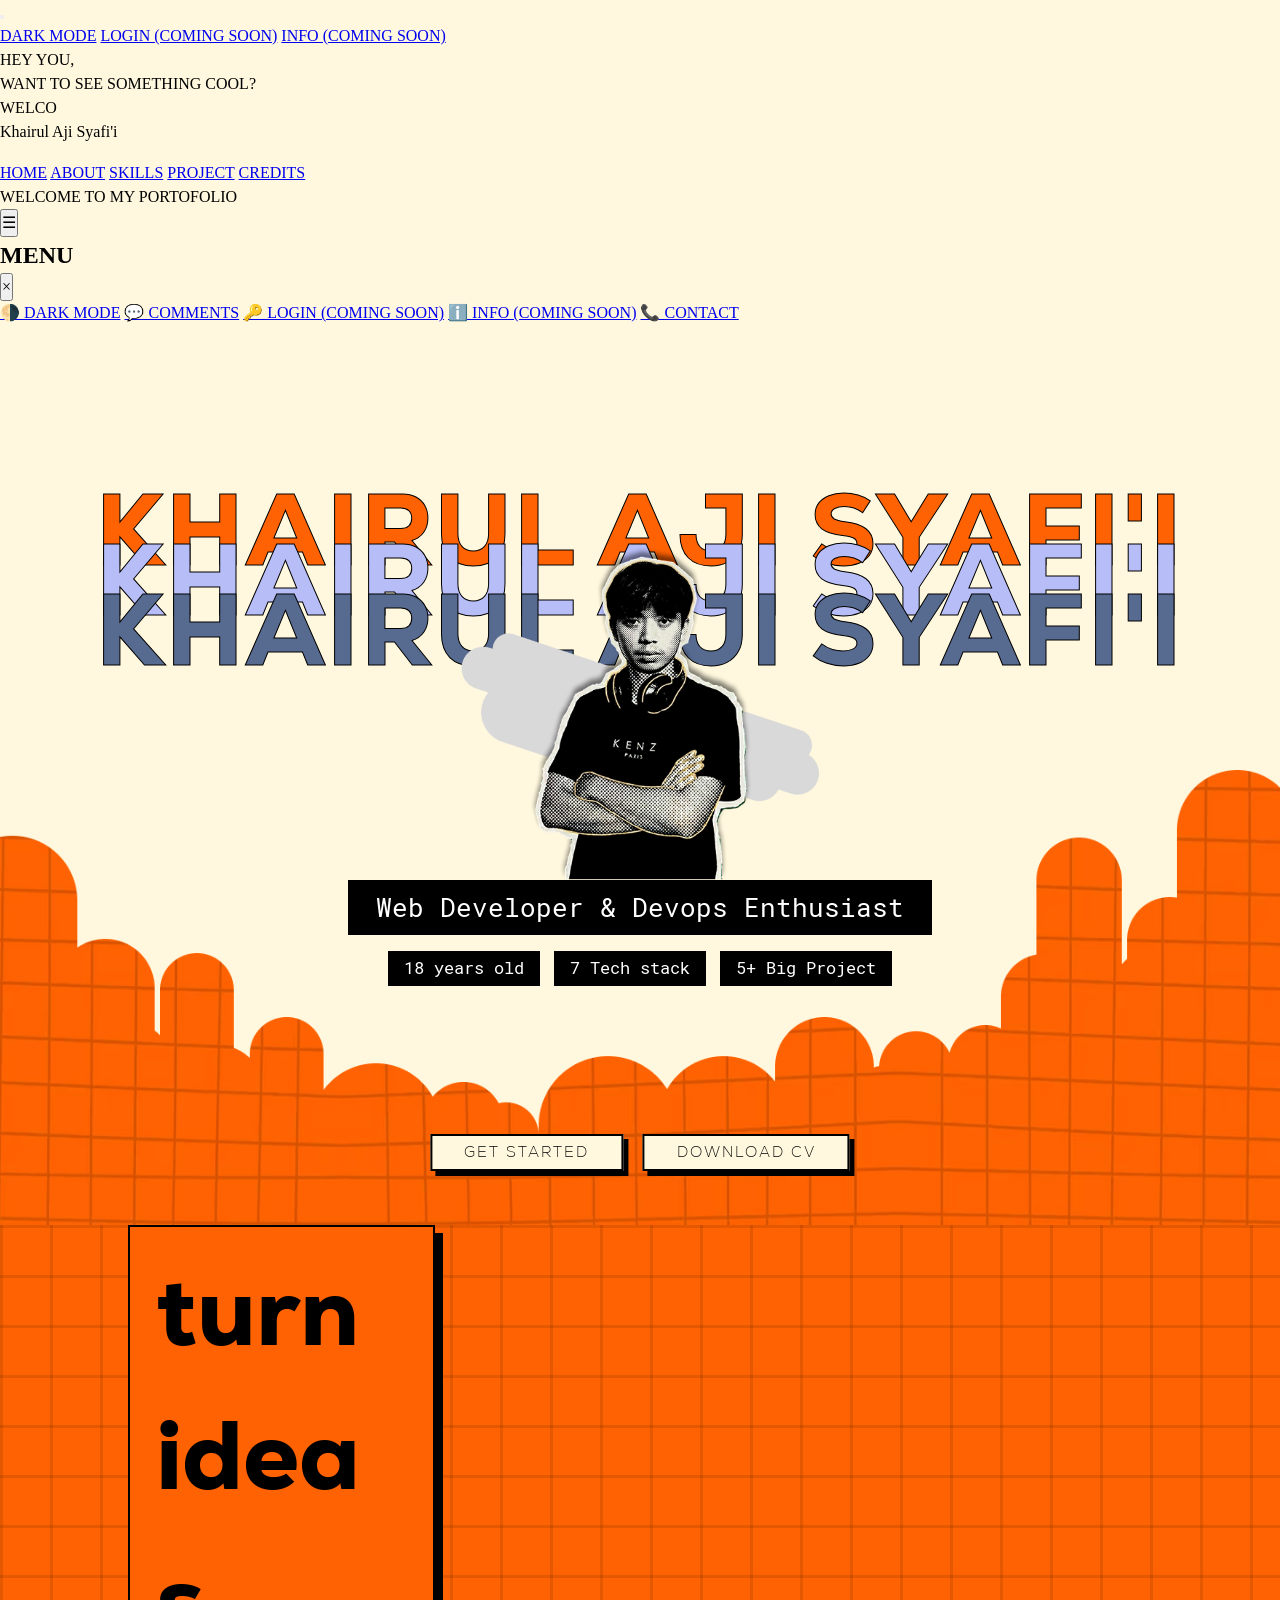
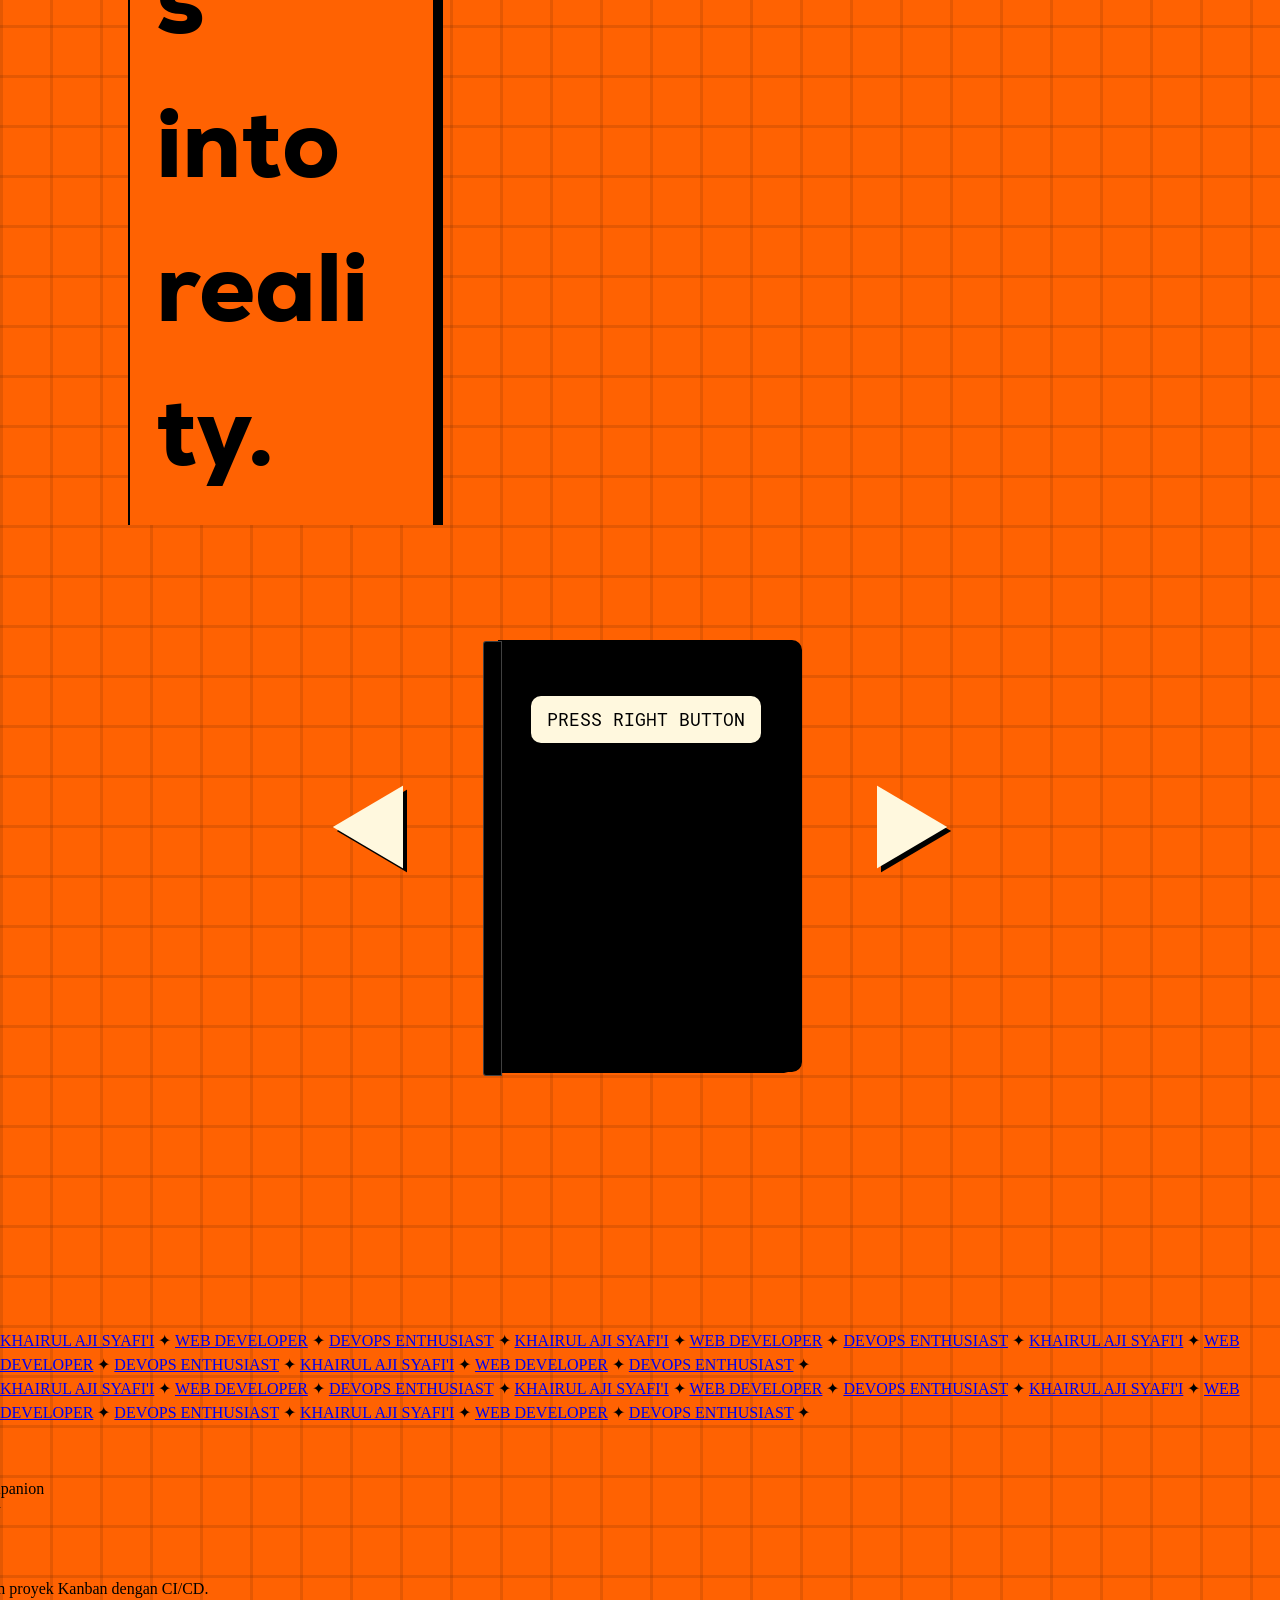
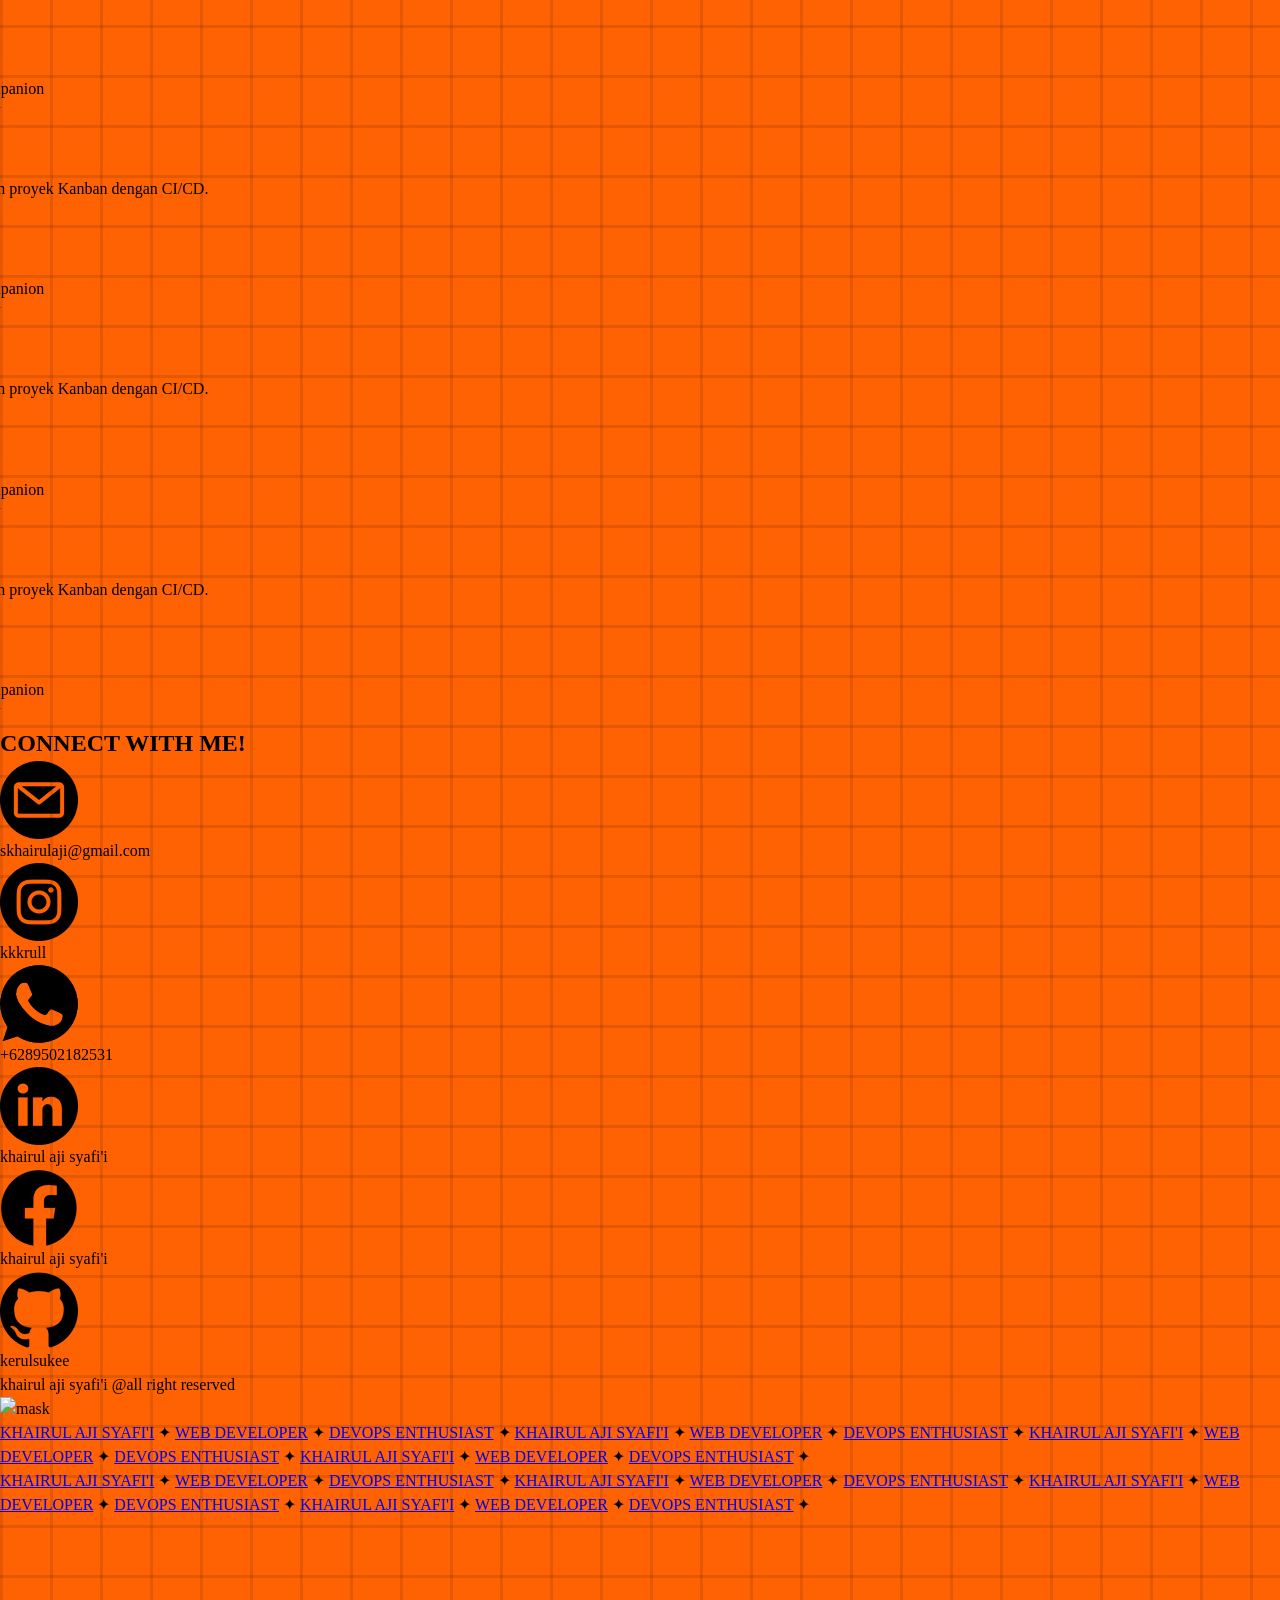
==== index.html @ 1fc61d4d "feat: integrate projects, fix layout issues, and connect social links" ====
<!doctype html>
<html lang="en">
  <head>
    <meta charset="UTF-8" />
    <meta name="viewport" content="width=device-width, initial-scale=1.0" />
    <title>Khairul Aji Syafi'i — Portfolio</title>
    <meta
      name="description"
      content="Portfolio of Khairul Aji Syafi'i — Full-Stack Web Developer & DevOps Enthusiast based in Tangerang, Indonesia."
    />
    <link rel="stylesheet" href="reset.css" />
    <link rel="stylesheet" href="root.css?v=4" />
    <link rel="stylesheet" href="style.css?v=4" />
    <link rel="stylesheet" href="about.css?v=2" />
    <link rel="stylesheet" href="responsive.css" />
    <link rel="stylesheet" href="book.css" />
    <link rel="stylesheet" href="project.css" />
    <link rel="stylesheet" href="contact.css" />
    <link rel="stylesheet" href="comments.css" />
    <link rel="stylesheet" href="splash.css" />
    <link rel="stylesheet" href="animation.css" />

  <body class="splash-active">

  <!-- NEO HAMBURGER MENU -->
  <div class="neo-hamburger-wrapper">
    <button id="neo-hamburger-btn" class="neo-hamburger">
      <span></span>
      <span></span>
      <span></span>
    </button>
    <div id="neo-hamburger-menu" class="neo-hamburger-menu">
      <a href="#" id="toggle-dark-mode">DARK MODE</a>
      <a href="#">LOGIN (COMING SOON)</a>
      <a href="#">INFO (COMING SOON)</a>
    </div>
  </div>
    <!-- ===== ENTRANCE SPLASH SCREEN ===== -->
    <div id="splash-screen">
      <!-- Corner bracket accents -->
      <div class="splash-accent tl"></div>
      <div class="splash-accent tr"></div>
      <div class="splash-accent bl"></div>
      <div class="splash-accent br"></div>

      <div class="splash-center">
        <div class="splash-line-wrapper"><div class="splash-line splash-line-1" id="splash-l1">HEY YOU,</div></div>
        <div class="splash-line-wrapper"><div class="splash-line splash-line-2" id="splash-l2">WANT TO SEE SOMETHING COOL?</div></div>
        <div class="splash-line-wrapper"><div class="splash-line splash-line-3" id="splash-l3">WELCOME TO MY PORTFOLIO!</div></div>
        <div class="splash-line-wrapper mt-4"><div class="splash-line splash-line-4" id="splash-l4">LET'S JUMP IN!</div></div>
      </div>
    </div>
    <nav class="neo-nav">
      <!-- Watermark (Left) -->
      <div class="neo-watermark">Khairul Aji Syafi'i</div>

      <!-- Navigation Links (Center) -->
      <div class="neo-nav-inner">
        <div class="neo-nav-switch" id="nav-switch"></div>
        <a href="#home" class="neo-nav-link active">HOME</a>
        <a href="#about" class="neo-nav-link">ABOUT</a>
        <a href="#skills" class="neo-nav-link">SKILLS</a>
        <a href="#project" class="neo-nav-link">PROJECT</a>
        <a href="#contact" class="neo-nav-link">CREDITS</a>
      </div>
      
      <!-- Neo-Brutalist Dynamic Title (Right) -->
      <div class="neo-header-title" id="terminal-title">
        <span id="terminal-text">WELCOME TO MY PORTOFOLIO</span>
      </div>
    </nav>

    <!-- Hamburger Button -->
    <button class="neo-hamburger-btn" id="hamburger-btn">
      <span class="hamburger-icon">☰</span>
    </button>

    <!-- Hamburger Menu Overlay -->
    <aside class="hamburger-panel" id="hamburger-panel">
      <div class="hamburger-header">
        <h2>MENU</h2>
        <button class="close-hamburger" id="close-hamburger-btn">×</button>
      </div>
      <div class="hamburger-content">
        <a href="#" class="hamburger-link" id="theme-toggle">🌗 DARK MODE</a>
        <a href="javascript:void(0)" class="hamburger-link" id="hamburger-comment-btn">💬 COMMENTS</a>
        <a href="#" class="hamburger-link">🔑 LOGIN (COMING SOON)</a>
        <a href="#" class="hamburger-link">ℹ️ INFO (COMING SOON)</a>
        <a href="#contact" class="hamburger-link hamburger-jump">📞 CONTACT</a>
      </div>
    </aside>

    <section class="slide slide-home" id="home">

      <div class="hero-text-stack">
        <span class="hero-line hero-line-1" aria-hidden="true"
          >KHAIRUL AJI SYAFI'I</span
        >
        <span class="hero-line hero-line-2" aria-hidden="true"
          >KHAIRUL AJI SYAFI'I</span
        >
        <span class="hero-line hero-line-3" aria-hidden="true"
          >KHAIRUL AJI SYAFI'I</span
        >
      </div>
      <div class="home-center">
        <div class="hero-person">
          <img
            src="assets/image/path.png"
            class="hero-cloud hero-cloud-1"
            alt=""
          />
          <img
            src="assets/image/me.png"
            class="hero-me"
            alt="Khairul Aji Syafi'i"
          />
        </div>

        <!-- Title + stats -->
        <div class="hero-info">
          <div class="hero-title-box">
            <h1>Web Developer &amp; Devops Enthusiast</h1>
          </div>
          <div class="hero-stats">
            <span class="hero-stat">18 years old</span>
            <span class="hero-stat">7 Tech stack</span>
            <span class="hero-stat">5+ Big Project</span>
          </div>
        </div>
      </div>
      <!-- CTA Buttons -->
      <div class="hero-cta">
        <a href="#about" class="btn-3d" id="btnGetStarted">
          <span class="btn-front">GET STARTED</span>
          <span class="btn-shadow"></span>
        </a>
        <a href="#" class="btn-3d" id="btnDownloadCV">
          <span class="btn-front">DOWNLOAD CV</span>
          <span class="btn-shadow"></span>
        </a>
      </div>

      <!-- Bottom orange mask -->
      <img src="assets/image/Mask-bg.png" class="home-mask" alt="" />
    

</section>
    <section class="slide slide-about" id="about">
      <div class="center-about">
        <div class="about-card">
          <!-- Left Pane -->
          <div class="center-about-left reveal-left">
            <div class="center-about-left-top">
              <h2 class="hero-slogan">
                <span class="black-text">turn</span><br>
                <span class="white-text">ideas</span><br>
                <span class="black-text">into</span><br>
                <span class="black-text">reality.</span>
              </h2>
            </div>
            <div class="center-about-left-bottom">
              <div class="tags">
                <span class="tag">20++ PROJECT</span>
                <span class="tag">4+ CERTIFICATE</span>
                <span class="tag">⭐ 2K+ STARRED</span>
              </div>
              <a href="javascript:void(0)" class="comment-button" id="openCommentsBtn" style="text-decoration: none; display: inline-block; text-align: center; box-sizing: border-box;">COMMENTS</a>
            </div>
          </div>
          
          <!-- Right Pane -->
          <div class="center-about-right reveal-right">
            <div class="about-right-content">
              <!-- Left Column: Q&A -->
              <div class="about-qa">
            <div class="qa-item">
              <p class="question">— WHO IAM?</p>
              <p class="answer">FULLSTACK WEB-<br>DEVELOPER &<br>DEVOPS<br>ENTHUSIAST</p>
            </div>
            <div class="qa-item">
              <p class="question">— LOCATION AT</p>
              <p class="answer">TANGERANG<br>SELATAN,BANTEN<br>,INDONESIA<br>15520</p>
            </div>
          </div>
              <!-- Right Column: Paragraphs -->
              <div class="about-description">
                <p>I am a Full-Stack Web Developer and DevOps enthusiast who is passionate about building scalable, efficient, and user-friendly digital solutions. I enjoy working across both front-end and back-end development,</p>
                <br>
                <p>transforming ideas into functional web applications that deliver seamless user experiences. Beyond development, I am interested in DevOps practices, automation, cloud technologies, and system optimization. I am always eager to learn new technologies, solve complex problems, and continuously improve my skills to create reliable and impactful software.</p>
              </div>
            </div>
            <!-- Bottom Line & Order Text / Social Links -->
            <div class="about-right-bottom">
              <div class="social-pill">
                <a href="https://wa.me/qr/RBJP33ZJD5AVJ1" target="_blank" class="social-icon"><img src="assets/logo/whatsapp.png" alt="WhatsApp"></a>
                <a href="https://github.com/Khairulajisyafii" target="_blank" class="social-icon"><img src="assets/logo/github.png" alt="GitHub"></a>
                <a href="https://www.instagram.com/kkkrulll" target="_blank" class="social-icon"><img src="assets/logo/instagram.png" alt="Instagram"></a>
                <a href="javascript:void(0)" class="social-icon"><img src="assets/logo/youtube.png" alt="YouTube"></a>
                <a href="https://www.facebook.com/khairul.a.syafii.3" target="_blank" class="social-icon"><img src="assets/logo/facebook.png" alt="Facebook"></a>
                <a href="https://www.tiktok.com/@kkkrull" target="_blank" class="social-icon"><img src="assets/logo/tiktok.png" alt="TikTok"></a>
                <a href="https://www.linkedin.com/in/khairulaji-syafi-i-5450113b5" target="_blank" class="social-icon"><img src="assets/logo/linkedin.png" alt="LinkedIn"></a>
              </div>
            </div>
          </div>
        </div>
      </div>

      
    
      <div class="about-footer" style="margin-top:auto; width:100%; z-index:10;">
        <div class="neo-marquee-container">
          <div class="neo-marquee-content">
            <a href="#home" class="marquee-link">KHAIRUL AJI SYAFI'I</a>
            <span class="marquee-separator">✦</span>
            <a href="#about" class="marquee-link">WEB DEVELOPER</a>
            <span class="marquee-separator">✦</span>
            <a href="#skills" class="marquee-link">DEVOPS ENTHUSIAST</a>
            <span class="marquee-separator">✦</span>
            <a href="#home" class="marquee-link">KHAIRUL AJI SYAFI'I</a>
            <span class="marquee-separator">✦</span>
            <a href="#about" class="marquee-link">WEB DEVELOPER</a>
            <span class="marquee-separator">✦</span>
            <a href="#skills" class="marquee-link">DEVOPS ENTHUSIAST</a>
            <span class="marquee-separator">✦</span>
            <a href="#home" class="marquee-link">KHAIRUL AJI SYAFI'I</a>
            <span class="marquee-separator">✦</span>
            <a href="#about" class="marquee-link">WEB DEVELOPER</a>
            <span class="marquee-separator">✦</span>
            <a href="#skills" class="marquee-link">DEVOPS ENTHUSIAST</a>
            <span class="marquee-separator">✦</span>
            <a href="#home" class="marquee-link">KHAIRUL AJI SYAFI'I</a>
            <span class="marquee-separator">✦</span>
            <a href="#about" class="marquee-link">WEB DEVELOPER</a>
            <span class="marquee-separator">✦</span>
            <a href="#skills" class="marquee-link">DEVOPS ENTHUSIAST</a>
            <span class="marquee-separator">✦</span>
          </div>
          <div class="neo-marquee-content" aria-hidden="true">
            <a href="#home" class="marquee-link">KHAIRUL AJI SYAFI'I</a>
            <span class="marquee-separator">✦</span>
            <a href="#about" class="marquee-link">WEB DEVELOPER</a>
            <span class="marquee-separator">✦</span>
            <a href="#skills" class="marquee-link">DEVOPS ENTHUSIAST</a>
            <span class="marquee-separator">✦</span>
            <a href="#home" class="marquee-link">KHAIRUL AJI SYAFI'I</a>
            <span class="marquee-separator">✦</span>
            <a href="#about" class="marquee-link">WEB DEVELOPER</a>
            <span class="marquee-separator">✦</span>
            <a href="#skills" class="marquee-link">DEVOPS ENTHUSIAST</a>
            <span class="marquee-separator">✦</span>
            <a href="#home" class="marquee-link">KHAIRUL AJI SYAFI'I</a>
            <span class="marquee-separator">✦</span>
            <a href="#about" class="marquee-link">WEB DEVELOPER</a>
            <span class="marquee-separator">✦</span>
            <a href="#skills" class="marquee-link">DEVOPS ENTHUSIAST</a>
            <span class="marquee-separator">✦</span>
            <a href="#home" class="marquee-link">KHAIRUL AJI SYAFI'I</a>
            <span class="marquee-separator">✦</span>
            <a href="#about" class="marquee-link">WEB DEVELOPER</a>
            <span class="marquee-separator">✦</span>
            <a href="#skills" class="marquee-link">DEVOPS ENTHUSIAST</a>
            <span class="marquee-separator">✦</span>
          </div>
        </div>
      </div>
</section>
    <section class="slide slide-skills" id="skills">
      <div class="book-skills">
        <div class="left-buttonbook" id="left"></div>
        <div class="parent-book">
          <div class="center-book">
            <div class="cover-top">
              <div class="cover-front">
                <div class="cover-content">
                  <p>PRESS RIGHT BUTTON</p>
                </div>
              </div>

              <div class="cover-back"></div>
            </div>

            <div class="sheet1">
              <div class="front">
                <p class="title">frontend</p>

                <div class="parent-grid">
                  <div class="box">
                    <img src="assets/logo/html.png" alt="HTML5" />
                    <p>html 5</p>
                  </div>
                  <div class="box">
                    <img src="assets/logo/css.png" alt="CSS" />
                    <p>css</p>
                  </div>
                  <div class="box">
                    <img src="assets/logo/js.png" alt="JavaScript" />
                    <p>javascript</p>
                  </div>
                  <div class="box">
                    <img src="assets/logo/nextjs.png" alt="next.js" />
                    <p>next.js</p>
                  </div>
                  <div class="box">
                    <img src="assets/logo/typescript.png" alt="typescript" />
                    <p>typescript</p>
                  </div>
                </div>
              </div>

              <div class="back">
                <p class="title2">backend</p>

                <div class="parent-grid">
                  <div class="box">
                    <img src="assets/logo/nodejs.png" alt="Node.js" />
                    <p>node js</p>
                  </div>
                  <div class="box">
                    <img src="assets/logo/python.png" alt="Python" />
                    <p>python</p>
                  </div>
                  <div class="box">
                    <img src="assets/logo/postgres.png" alt="postgres" />
                    <p>postgresql</p>
                  </div>
                  <div class="box">
                    <img src="assets/logo/prisma.png" alt="prisma" />
                    <p>Prisma</p>
                  </div>
                </div>
              </div>
            </div>

            <div class="sheet2">
              <div class="front">
                <p class="title3">tools</p>

                <div class="parent-grid">
                  <div class="box">
                    <img src="assets/logo/figma.png" alt="Figma" />
                    <p>figma</p>
                  </div>
                  <div class="box">
                    <img src="assets/logo/vscode.png" alt="VS Code" />
                    <p>vscode</p>
                  </div>
                  <div class="box">
                    <img src="assets/logo/git.png" alt="Git" />
                    <p>git</p>
                  </div>
                </div>
              </div>

              <div class="back">
                <p class="title2">gamedev</p>

                <div class="parent-grid">
                  <div class="box">
                    <img src="assets/logo/godot.png" alt="Godot" />
                    <p>godot</p>
                  </div>
                </div>
              </div>
            </div>

            <div class="sheet3"></div>

            <div class="cover-bottom"></div>

            <div class="cover-mid"></div>
          </div>
        </div>
        <div class="right-buttonbook" id="right"></div>
      </div>
      
    
      

      <div class="about-footer" style="margin-top:auto; width:100%; z-index:10;">
        <div class="neo-marquee-container">
          <div class="neo-marquee-content">
            <a href="#home" class="marquee-link">KHAIRUL AJI SYAFI'I</a>
            <span class="marquee-separator">✦</span>
            <a href="#about" class="marquee-link">WEB DEVELOPER</a>
            <span class="marquee-separator">✦</span>
            <a href="#skills" class="marquee-link">DEVOPS ENTHUSIAST</a>
            <span class="marquee-separator">✦</span>
            <a href="#home" class="marquee-link">KHAIRUL AJI SYAFI'I</a>
            <span class="marquee-separator">✦</span>
            <a href="#about" class="marquee-link">WEB DEVELOPER</a>
            <span class="marquee-separator">✦</span>
            <a href="#skills" class="marquee-link">DEVOPS ENTHUSIAST</a>
            <span class="marquee-separator">✦</span>
            <a href="#home" class="marquee-link">KHAIRUL AJI SYAFI'I</a>
            <span class="marquee-separator">✦</span>
            <a href="#about" class="marquee-link">WEB DEVELOPER</a>
            <span class="marquee-separator">✦</span>
            <a href="#skills" class="marquee-link">DEVOPS ENTHUSIAST</a>
            <span class="marquee-separator">✦</span>
            <a href="#home" class="marquee-link">KHAIRUL AJI SYAFI'I</a>
            <span class="marquee-separator">✦</span>
            <a href="#about" class="marquee-link">WEB DEVELOPER</a>
            <span class="marquee-separator">✦</span>
            <a href="#skills" class="marquee-link">DEVOPS ENTHUSIAST</a>
            <span class="marquee-separator">✦</span>
          </div>
          <div class="neo-marquee-content" aria-hidden="true">
            <a href="#home" class="marquee-link">KHAIRUL AJI SYAFI'I</a>
            <span class="marquee-separator">✦</span>
            <a href="#about" class="marquee-link">WEB DEVELOPER</a>
            <span class="marquee-separator">✦</span>
            <a href="#skills" class="marquee-link">DEVOPS ENTHUSIAST</a>
            <span class="marquee-separator">✦</span>
            <a href="#home" class="marquee-link">KHAIRUL AJI SYAFI'I</a>
            <span class="marquee-separator">✦</span>
            <a href="#about" class="marquee-link">WEB DEVELOPER</a>
            <span class="marquee-separator">✦</span>
            <a href="#skills" class="marquee-link">DEVOPS ENTHUSIAST</a>
            <span class="marquee-separator">✦</span>
            <a href="#home" class="marquee-link">KHAIRUL AJI SYAFI'I</a>
            <span class="marquee-separator">✦</span>
            <a href="#about" class="marquee-link">WEB DEVELOPER</a>
            <span class="marquee-separator">✦</span>
            <a href="#skills" class="marquee-link">DEVOPS ENTHUSIAST</a>
            <span class="marquee-separator">✦</span>
            <a href="#home" class="marquee-link">KHAIRUL AJI SYAFI'I</a>
            <span class="marquee-separator">✦</span>
            <a href="#about" class="marquee-link">WEB DEVELOPER</a>
            <span class="marquee-separator">✦</span>
            <a href="#skills" class="marquee-link">DEVOPS ENTHUSIAST</a>
            <span class="marquee-separator">✦</span>
          </div>
        </div>
      </div>
</section>

    <!-- Slide 4: Project -->
    <section class="slide slide-project orange-grid-bg" id="project">
      <div class="project-content-wrapper">
        <div class="film-strip-container">
          <div class="film-strip-track">
            <!-- First Set -->
            <div class="project-set">
              <div class="project-card" onclick="openProjectModal('efficiweb')" style="cursor: pointer;">
                <div class="project-image"><img src="assets/image/efficiweb_preview.png" alt="Efficiweb" /></div>
                <div class="project-info">
                  <h3>EFFICIWEB</h3>
                  <p>Minimalist Frontend Developer Companion</p>
                  <div class="project-tech"><span>PYTHON</span><span>CUSTOMTKINTER</span><span>JSON</span></div>
                </div>
              </div>
              <div class="project-card" onclick="openProjectModal('waveflow')" style="cursor: pointer;">
                <div class="project-image"><img src="assets/image/waveflow_preview.png" alt="Waveflow" /></div>
                <div class="project-info">
                  <h3>WAVEFLOW</h3>
                  <p>Terpusat menggabungkan manajemen proyek Kanban dengan CI/CD.</p>
                  <div class="project-tech"><span>NEXT.JS</span><span>PRISMA</span><span>POSTGRESQL</span></div>
                </div>
              </div>
              <div class="project-card" onclick="openProjectModal('efficiweb')" style="cursor: pointer;">
                <div class="project-image"><img src="assets/image/efficiweb_preview.png" alt="Efficiweb" /></div>
                <div class="project-info">
                  <h3>EFFICIWEB</h3>
                  <p>Minimalist Frontend Developer Companion</p>
                  <div class="project-tech"><span>PYTHON</span><span>CUSTOMTKINTER</span><span>JSON</span></div>
                </div>
              </div>
              <div class="project-card" onclick="openProjectModal('waveflow')" style="cursor: pointer;">
                <div class="project-image"><img src="assets/image/waveflow_preview.png" alt="Waveflow" /></div>
                <div class="project-info">
                  <h3>WAVEFLOW</h3>
                  <p>Terpusat menggabungkan manajemen proyek Kanban dengan CI/CD.</p>
                  <div class="project-tech"><span>NEXT.JS</span><span>PRISMA</span><span>POSTGRESQL</span></div>
                </div>
              </div>
            </div>
            <!-- Second Set -->
            <div class="project-set">
              <div class="project-card" onclick="openProjectModal('efficiweb')" style="cursor: pointer;">
                <div class="project-image"><img src="assets/image/efficiweb_preview.png" alt="Efficiweb" /></div>
                <div class="project-info">
                  <h3>EFFICIWEB</h3>
                  <p>Minimalist Frontend Developer Companion</p>
                  <div class="project-tech"><span>PYTHON</span><span>CUSTOMTKINTER</span><span>JSON</span></div>
                </div>
              </div>
              <div class="project-card" onclick="openProjectModal('waveflow')" style="cursor: pointer;">
                <div class="project-image"><img src="assets/image/waveflow_preview.png" alt="Waveflow" /></div>
                <div class="project-info">
                  <h3>WAVEFLOW</h3>
                  <p>Terpusat menggabungkan manajemen proyek Kanban dengan CI/CD.</p>
                  <div class="project-tech"><span>NEXT.JS</span><span>PRISMA</span><span>POSTGRESQL</span></div>
                </div>
              </div>
              <div class="project-card" onclick="openProjectModal('efficiweb')" style="cursor: pointer;">
                <div class="project-image"><img src="assets/image/efficiweb_preview.png" alt="Efficiweb" /></div>
                <div class="project-info">
                  <h3>EFFICIWEB</h3>
                  <p>Minimalist Frontend Developer Companion</p>
                  <div class="project-tech"><span>PYTHON</span><span>CUSTOMTKINTER</span><span>JSON</span></div>
                </div>
              </div>
              <div class="project-card" onclick="openProjectModal('waveflow')" style="cursor: pointer;">
                <div class="project-image"><img src="assets/image/waveflow_preview.png" alt="Waveflow" /></div>
                <div class="project-info">
                  <h3>WAVEFLOW</h3>
                  <p>Terpusat menggabungkan manajemen proyek Kanban dengan CI/CD.</p>
                  <div class="project-tech"><span>NEXT.JS</span><span>PRISMA</span><span>POSTGRESQL</span></div>
                </div>
              </div>
            </div>
          </div>
        </div>
        
        <div class="project-footer-tilted">
          <div class="project-footer-left">
            <p class="project-count">
              <span class="count-num">20++</span>
              <span class="count-label">PROJECT</span>
            </p>
            <p class="project-cta">LETS CREATE TOGETHER</p>
          </div>
        </div>
      </div>

      <!-- Standard Unrotated Jump Into Action (Replaced with Marquee) -->
      
    
      

      <div class="about-footer" style="margin-top:auto; width:100%; z-index:10;">
        <div class="neo-marquee-container">
          <div class="neo-marquee-content">
            <a href="#home" class="marquee-link">KHAIRUL AJI SYAFI'I</a>
            <span class="marquee-separator">✦</span>
            <a href="#about" class="marquee-link">WEB DEVELOPER</a>
            <span class="marquee-separator">✦</span>
            <a href="#skills" class="marquee-link">DEVOPS ENTHUSIAST</a>
            <span class="marquee-separator">✦</span>
            <a href="#home" class="marquee-link">KHAIRUL AJI SYAFI'I</a>
            <span class="marquee-separator">✦</span>
            <a href="#about" class="marquee-link">WEB DEVELOPER</a>
            <span class="marquee-separator">✦</span>
            <a href="#skills" class="marquee-link">DEVOPS ENTHUSIAST</a>
            <span class="marquee-separator">✦</span>
            <a href="#home" class="marquee-link">KHAIRUL AJI SYAFI'I</a>
            <span class="marquee-separator">✦</span>
            <a href="#about" class="marquee-link">WEB DEVELOPER</a>
            <span class="marquee-separator">✦</span>
            <a href="#skills" class="marquee-link">DEVOPS ENTHUSIAST</a>
            <span class="marquee-separator">✦</span>
            <a href="#home" class="marquee-link">KHAIRUL AJI SYAFI'I</a>
            <span class="marquee-separator">✦</span>
            <a href="#about" class="marquee-link">WEB DEVELOPER</a>
            <span class="marquee-separator">✦</span>
            <a href="#skills" class="marquee-link">DEVOPS ENTHUSIAST</a>
            <span class="marquee-separator">✦</span>
          </div>
          <div class="neo-marquee-content" aria-hidden="true">
            <a href="#home" class="marquee-link">KHAIRUL AJI SYAFI'I</a>
            <span class="marquee-separator">✦</span>
            <a href="#about" class="marquee-link">WEB DEVELOPER</a>
            <span class="marquee-separator">✦</span>
            <a href="#skills" class="marquee-link">DEVOPS ENTHUSIAST</a>
            <span class="marquee-separator">✦</span>
            <a href="#home" class="marquee-link">KHAIRUL AJI SYAFI'I</a>
            <span class="marquee-separator">✦</span>
            <a href="#about" class="marquee-link">WEB DEVELOPER</a>
            <span class="marquee-separator">✦</span>
            <a href="#skills" class="marquee-link">DEVOPS ENTHUSIAST</a>
            <span class="marquee-separator">✦</span>
            <a href="#home" class="marquee-link">KHAIRUL AJI SYAFI'I</a>
            <span class="marquee-separator">✦</span>
            <a href="#about" class="marquee-link">WEB DEVELOPER</a>
            <span class="marquee-separator">✦</span>
            <a href="#skills" class="marquee-link">DEVOPS ENTHUSIAST</a>
            <span class="marquee-separator">✦</span>
            <a href="#home" class="marquee-link">KHAIRUL AJI SYAFI'I</a>
            <span class="marquee-separator">✦</span>
            <a href="#about" class="marquee-link">WEB DEVELOPER</a>
            <span class="marquee-separator">✦</span>
            <a href="#skills" class="marquee-link">DEVOPS ENTHUSIAST</a>
            <span class="marquee-separator">✦</span>
          </div>
        </div>
      </div>
</section>

    <!-- Slide 5: Contact / Connect With Me -->
    <section class="slide slide-contact orange-grid-bg" id="contact">
      
      <h2 class="contact-title">CONNECT WITH ME!</h2>
      
      <div class="contact-grid">
        <a href="mailto:skhairulaji@gmail.com" target="_blank" class="contact-item" style="text-decoration:none; color:inherit;">
          <div class="contact-icon"><img src="assets/logo/email2.png" alt="Email"/></div>
          <p>skhairulaji@gmail.com</p>
        </a>
        <a href="https://www.instagram.com/kkkrulll" target="_blank" class="contact-item" style="text-decoration:none; color:inherit;">
          <div class="contact-icon"><img src="assets/logo/instagram2.png" alt="Instagram"/></div>
          <p>kkkrull</p>
        </a>
        <a href="https://wa.me/qr/RBJP33ZJD5AVJ1" target="_blank" class="contact-item" style="text-decoration:none; color:inherit;">
          <div class="contact-icon"><img src="assets/logo/whatsapp2.png" alt="WhatsApp"/></div>
          <p>+6289502182531</p>
        </a>
        <a href="https://www.linkedin.com/in/khairulaji-syafi-i-5450113b5" target="_blank" class="contact-item" style="text-decoration:none; color:inherit;">
          <div class="contact-icon"><img src="assets/logo/linkedin2.png" alt="LinkedIn"/></div>
          <p>khairul aji syafi'i</p>
        </a>
        <a href="https://www.facebook.com/khairul.a.syafii.3" target="_blank" class="contact-item" style="text-decoration:none; color:inherit;">
          <div class="contact-icon"><img src="assets/logo/facebook2.png" alt="Facebook"/></div>
          <p>khairul aji syafi'i</p>
        </a>
        <a href="https://github.com/Khairulajisyafii" target="_blank" class="contact-item" style="text-decoration:none; color:inherit;">
          <div class="contact-icon"><img src="assets/logo/github2.png" alt="GitHub"/></div>
          <p>kerulsukee</p>
        </a>
      </div>

      <p class="footer-text">khairul aji syafi'i @all right reserved</p>

      <div class="contact-mask-wrapper">
        <img src="assets/image/cloud-mask.svg" class="contact-mask" alt="mask" />
      </div>
    
      

      <div class="about-footer" style="margin-top:auto; width:100%; z-index:10;">
        <div class="neo-marquee-container">
          <div class="neo-marquee-content">
            <a href="#home" class="marquee-link">KHAIRUL AJI SYAFI'I</a>
            <span class="marquee-separator">✦</span>
            <a href="#about" class="marquee-link">WEB DEVELOPER</a>
            <span class="marquee-separator">✦</span>
            <a href="#skills" class="marquee-link">DEVOPS ENTHUSIAST</a>
            <span class="marquee-separator">✦</span>
            <a href="#home" class="marquee-link">KHAIRUL AJI SYAFI'I</a>
            <span class="marquee-separator">✦</span>
            <a href="#about" class="marquee-link">WEB DEVELOPER</a>
            <span class="marquee-separator">✦</span>
            <a href="#skills" class="marquee-link">DEVOPS ENTHUSIAST</a>
            <span class="marquee-separator">✦</span>
            <a href="#home" class="marquee-link">KHAIRUL AJI SYAFI'I</a>
            <span class="marquee-separator">✦</span>
            <a href="#about" class="marquee-link">WEB DEVELOPER</a>
            <span class="marquee-separator">✦</span>
            <a href="#skills" class="marquee-link">DEVOPS ENTHUSIAST</a>
            <span class="marquee-separator">✦</span>
            <a href="#home" class="marquee-link">KHAIRUL AJI SYAFI'I</a>
            <span class="marquee-separator">✦</span>
            <a href="#about" class="marquee-link">WEB DEVELOPER</a>
            <span class="marquee-separator">✦</span>
            <a href="#skills" class="marquee-link">DEVOPS ENTHUSIAST</a>
            <span class="marquee-separator">✦</span>
          </div>
          <div class="neo-marquee-content" aria-hidden="true">
            <a href="#home" class="marquee-link">KHAIRUL AJI SYAFI'I</a>
            <span class="marquee-separator">✦</span>
            <a href="#about" class="marquee-link">WEB DEVELOPER</a>
            <span class="marquee-separator">✦</span>
            <a href="#skills" class="marquee-link">DEVOPS ENTHUSIAST</a>
            <span class="marquee-separator">✦</span>
            <a href="#home" class="marquee-link">KHAIRUL AJI SYAFI'I</a>
            <span class="marquee-separator">✦</span>
            <a href="#about" class="marquee-link">WEB DEVELOPER</a>
            <span class="marquee-separator">✦</span>
            <a href="#skills" class="marquee-link">DEVOPS ENTHUSIAST</a>
            <span class="marquee-separator">✦</span>
            <a href="#home" class="marquee-link">KHAIRUL AJI SYAFI'I</a>
            <span class="marquee-separator">✦</span>
            <a href="#about" class="marquee-link">WEB DEVELOPER</a>
            <span class="marquee-separator">✦</span>
            <a href="#skills" class="marquee-link">DEVOPS ENTHUSIAST</a>
            <span class="marquee-separator">✦</span>
            <a href="#home" class="marquee-link">KHAIRUL AJI SYAFI'I</a>
            <span class="marquee-separator">✦</span>
            <a href="#about" class="marquee-link">WEB DEVELOPER</a>
            <span class="marquee-separator">✦</span>
            <a href="#skills" class="marquee-link">DEVOPS ENTHUSIAST</a>
            <span class="marquee-separator">✦</span>
          </div>
        </div>
      </div>
</section>

    <!-- Slide 6: Comments -->
    <section class="slide slide-comments orange-grid-bg" id="comments" style="display: none;">
      <a href="javascript:void(0)" class="back-btn" id="closeCommentsBtn">← BACK</a>
      
      <!-- Login Overlay -->
      <div class="login-overlay" id="loginOverlay">
        <div class="login-modal">
          <h2>LOGIN TO COMMENT</h2>
          <p>Join the discussion by logging in or continue as guest.</p>
          
          <!-- Email Login Form -->
          <div class="email-login-form">
            <input type="email" class="login-input" placeholder="Email Address" />
            <input type="password" class="login-input" placeholder="Password" />
            <button class="login-submit-btn" onclick="dismissLogin()">LOGIN</button>
          </div>

          <div class="login-divider">
            <span>OR</span>
          </div>

          <!-- Social Login Buttons -->
          <div class="login-buttons">
            <button class="login-icon-btn fb-btn" title="Facebook" onclick="dismissLogin()">📘</button>
            <button class="login-icon-btn github-btn" title="GitHub" onclick="dismissLogin()">🐙</button>
            <button class="login-icon-btn google-btn" title="Google" onclick="dismissLogin()">🔴</button>
            <button class="login-btn guest-btn" onclick="dismissLogin()">👤 GUEST</button>
          </div>
        </div>
      </div>
      
      <div class="comments-container" id="commentsContainer">
        <div class="comments-header">
          <h2>142 Comments</h2>
          <div class="sort-by">
            <span class="sort-label">Sort by:</span>
            <select class="sort-select">
              <option>Top Comments</option>
              <option>Newest First</option>
            </select>
          </div>
        </div>

        <!-- Add Comment Input (YouTube style) -->
        <div class="comment-input-row">
          <div class="comment-avatar" style="background-image: url('assets/image/me.png'); background-size: cover; background-position: top;"></div>
          <div class="comment-input-wrapper">
            <input type="text" class="youtube-input" placeholder="Add a comment..." />
            <div class="comment-input-actions">
              <button class="cancel-btn">CANCEL</button>
              <button class="submit-btn">COMMENT</button>
            </div>
          </div>
        </div>

        <!-- Comments List -->
        <div class="comments-list">
          
          <!-- Comment Thread 1 -->
          <div class="comment-thread">
            <div class="comment-box">
              <div class="comment-avatar" style="background-color: var(--blue);"></div>
              <div class="comment-content">
                <div class="comment-meta">
                  <span class="comment-author">ALICE</span>
                  <span class="comment-badge">GUEST</span>
                  <span class="comment-date">2 hours ago</span>
                </div>
                <p class="comment-text">This portfolio is fire! Love the retro brutalist vibe. The CSS animations are super smooth and I really like the layout. Reminds me of old school forums but with a modern twist.</p>
                <div class="comment-actions">
                  <button class="comment-action-btn">👍 <span class="action-count">12</span></button>
                  <button class="comment-action-btn">👎</button>
                  <button class="comment-action-btn reply-btn">REPLY</button>
                </div>
              </div>
            </div>

            <!-- Nested Reply -->
            <div class="comment-replies">
              <div class="comment-box reply-box">
                <div class="comment-avatar" style="background-image: url('assets/image/me.png'); background-size: cover; background-position: top;"></div>
                <div class="comment-content">
                  <div class="comment-meta">
                    <span class="comment-author">KHAIRUL AJI</span>
                    <span class="comment-badge dev-badge">DEVELOPER</span>
                    <span class="comment-date">1 hour ago</span>
                  </div>
                  <p class="comment-text">Thanks Alice! I spent a lot of time tweaking the CSS to get that exact brutalist feel. Glad you noticed the smooth animations!</p>
                  <div class="comment-actions">
                    <button class="comment-action-btn">👍 <span class="action-count">45</span></button>
                    <button class="comment-action-btn">👎</button>
                    <button class="comment-action-btn reply-btn">REPLY</button>
                  </div>
                </div>
              </div>
            </div>
          </div>
          
          <!-- Comment Thread 2 -->
          <div class="comment-thread">
            <div class="comment-box">
              <div class="comment-avatar" style="background-color: var(--lavender);"></div>
              <div class="comment-content">
                <div class="comment-meta">
                  <span class="comment-author">BOB_THE_BUILDER</span>
                  <span class="comment-badge">MEMBER</span>
                  <span class="comment-date">1 day ago</span>
                </div>
                <p class="comment-text">Wow, the UI is really unique. Great job on the CSS! Do you plan on adding a backend to this comment section?</p>
                <div class="comment-actions">
                  <button class="comment-action-btn">👍 <span class="action-count">3</span></button>
                  <button class="comment-action-btn">👎</button>
                  <button class="comment-action-btn reply-btn">REPLY</button>
                </div>
              </div>
            </div>
          </div>

        </div>
      </div>
    </section>

    <!-- Project Modal Overlay -->
    <div class="project-modal-overlay" id="projectModalOverlay" style="display: none;">
      <div class="project-modal-content">
        <div class="pm-header">
          <h2 id="pm-title">Project Title</h2>
          <button class="pm-close-btn" onclick="closeProjectModal()">X</button>
        </div>
        <div class="pm-body">
          <p class="pm-subtitle" id="pm-subtitle">Project Subtitle</p>
          <div class="pm-video-container">
            <iframe id="pm-youtube" src="" allowfullscreen></iframe>
          </div>
          <div class="pm-links">
            <a href="javascript:void(0)" target="_blank" class="pm-link-btn" id="pm-repo">GITHUB REPO</a>
            <a href="javascript:void(0)" target="_blank" class="pm-link-btn" id="pm-web">VISIT WEB</a>
          </div>
          <div id="pm-desc">
            <!-- Description injected here -->
          </div>
        </div>
      </div>
    </div>

    <script src="assets/js/project-modal.js"></script>
    <script src="book.js"></script>
    <script src="comments.js"></script>
    <script>
      // Custom mathematical smooth scroll (Guaranteed smooth on all browsers)
      function customSmoothScrollTo(targetY, duration) {
        duration = duration || 1200; // 1.2 seconds for a smoother, relaxed glide
        var startY = window.pageYOffset;
        var diff = targetY - startY;
        var startTime = null;

        // Temporarily disable CSS scrollBehavior just in case
        document.documentElement.style.scrollBehavior = 'auto';
        document.body.style.scrollBehavior = 'auto';

        function ease(t) {
          // easeOutCubic - Fast enough to respond, but softer than Quart
          return 1 - Math.pow(1 - t, 3);
        }

        function step(currentTime) {
          if (!startTime) startTime = currentTime;
          var elapsed = currentTime - startTime;
          var progress = Math.min(elapsed / duration, 1);
          window.scrollTo(0, startY + diff * ease(progress));
          
          if (progress < 1) {
            requestAnimationFrame(step);
          } else {
            document.documentElement.style.scrollBehavior = '';
            document.body.style.scrollBehavior = '';
          }
        }
        requestAnimationFrame(step);
      }

      // Smooth scrolling for navigation buttons
      document.querySelectorAll('a[href^="#"]').forEach(anchor => {
        anchor.addEventListener('click', function (e) {
          e.preventDefault();
          const targetId = this.getAttribute('href').substring(1);
          const targetEl = document.getElementById(targetId);
          if (targetEl) {
            var top = targetEl.getBoundingClientRect().top + window.pageYOffset;
            customSmoothScrollTo(top, 1200);
          }
        });
      });

      // --- Neo-Brutalist Switch Navigation Logic ---
      (function() {
        const switchBg = document.getElementById('nav-switch');
        const navLinks = document.querySelectorAll('.neo-nav-link');
        
        function updateSwitch(link) {
          if (!link || !switchBg) return;
          // Calculate the exact position and width of the clicked/active link
          const linkRect = link.getBoundingClientRect();
          const containerRect = link.parentElement.getBoundingClientRect();
          
          const offsetLeft = linkRect.left - containerRect.left;
          const offsetTop = linkRect.top - containerRect.top;
          const width = linkRect.width;
          const height = linkRect.height;
          
          // Move the physical block
          switchBg.style.transform = `translate(${offsetLeft}px, ${offsetTop}px)`;
          switchBg.style.width = `${width}px`;
          switchBg.style.height = `${height}px`;
          
          // Update active class for colors if needed
          navLinks.forEach(l => l.classList.remove('active'));
          link.classList.add('active');
        }

        window.addEventListener('resize', () => {
          const activeLink = document.querySelector('.neo-nav-link.active');
          if(activeLink) updateSwitch(activeLink);
        });
        // Initialize position on load and resize
        window.addEventListener('load', () => {
          const activeLink = document.querySelector('.neo-nav-link.active') || navLinks[0];
          updateSwitch(activeLink);
        });
        window.addEventListener('resize', () => {
          const activeLink = document.querySelector('.neo-nav-link.active') || navLinks[0];
          updateSwitch(activeLink);
        });

        // Intersection Observer to track which section is currently on screen
        const sections = document.querySelectorAll('.slide');
        const terminalText = document.getElementById('terminal-text');
        
        // Map section IDs to their terminal titles
        const sectionTitles = {
          'home': 'WELCOME TO MY PORTOFOLIO',
          'about': 'INTRODUCED MYSELF',
          'skills': 'TECH STACK',
          'project': "WHAT I'VE BEEN WORKIN ON",
          'contact': 'LETS CONNECT WITH ME!',
          'comments': 'COMMENTS SYSTEM'
        };

        const observerOptions = {
          root: null,
          rootMargin: '-50% 0px -50% 0px', // Trigger when section passes the middle of the screen
          threshold: 0
        };

        const observer = new IntersectionObserver((entries) => {
          entries.forEach(entry => {
            if (entry.isIntersecting) {
              const currentId = entry.target.getAttribute('id');
              
              // Update Dynamic Title
              if (terminalText && sectionTitles[currentId]) {
                terminalText.innerText = sectionTitles[currentId];
              }

              // Update Nav Switch after layout reflows
              const activeLink = document.querySelector(`.neo-nav-link[href="#${currentId}"]`);
              if (activeLink) {
                setTimeout(() => {
                  updateSwitch(activeLink);
                }, 10);
              }
            }
          });
        }, observerOptions);

        sections.forEach(section => {
          observer.observe(section);
        });
      })();

      // --- Hamburger Menu & Dark Mode Logic ---
      (function() {
        const hamburgerBtn = document.getElementById('hamburger-btn');
        const hamburgerPanel = document.getElementById('hamburger-panel');
        const closeHamburgerBtn = document.getElementById('close-hamburger-btn');
        const themeToggle = document.getElementById('theme-toggle');
        const hamburgerCommentBtn = document.getElementById('hamburger-comment-btn');
        
        // Open/Close Hamburger
        function toggleHamburger() {
          hamburgerPanel.classList.toggle('open');
        }
        hamburgerBtn.addEventListener('click', toggleHamburger);
        closeHamburgerBtn.addEventListener('click', toggleHamburger);

        // Close Hamburger when a jump link is clicked
        document.querySelectorAll('.hamburger-jump').forEach(link => {
          link.addEventListener('click', function(e) {
            e.preventDefault();
            toggleHamburger();
            const targetId = this.getAttribute('href').substring(1);
            const targetEl = document.getElementById(targetId);
            if (targetEl) {
              var top = targetEl.getBoundingClientRect().top + window.pageYOffset;
              customSmoothScrollTo(top, 1200);
            }
          });
        });

        // Dark Mode Logic
        const savedTheme = localStorage.getItem('theme');
        if (savedTheme === 'dark') {
          document.documentElement.setAttribute('data-theme', 'dark');
          themeToggle.innerHTML = '☀️ LIGHT MODE';
        }

        themeToggle.addEventListener('click', function(e) {
          e.preventDefault();
          const currentTheme = document.documentElement.getAttribute('data-theme');
          if (currentTheme === 'dark') {
            document.documentElement.removeAttribute('data-theme');
            localStorage.setItem('theme', 'light');
            themeToggle.innerHTML = '🌗 DARK MODE';
          } else {
            document.documentElement.setAttribute('data-theme', 'dark');
            localStorage.setItem('theme', 'dark');
            themeToggle.innerHTML = '☀️ LIGHT MODE';
          }
        });

        // Comments Link Logic (Programmatically click the existing comment button)
        if (hamburgerCommentBtn) {
          hamburgerCommentBtn.addEventListener('click', function(e) {
            e.preventDefault();
            toggleHamburger();
            const existingCommentBtn = document.getElementById('openCommentsBtn');
            if (existingCommentBtn) {
              existingCommentBtn.click();
            }
          });
        }
      })();

      // --- Pixel-perfect infinite carousel ---
      (function() {
        var track = document.querySelector('.film-strip-track');
        if (!track) return;
        var firstSet = track.querySelector('.project-set');
        if (!firstSet) return;

        // Clone enough sets to always fill the 130vw container
        // We need at least: ceil(containerWidth / setWidth) + 1 sets
        var container = track.parentElement;
        var containerW = container.offsetWidth;
        var oneSetW = firstSet.getBoundingClientRect().width;

        // Ensure we have enough sets (at least 4 for safety)
        var existingSets = track.querySelectorAll('.project-set').length;
        var needed = Math.max(4, Math.ceil(containerW / oneSetW) + 2);
        for (var i = existingSets; i < needed; i++) {
          track.appendChild(firstSet.cloneNode(true));
        }

        var pixelsPerSecond = 60; // constant speed
        var offset = 0;
        var paused = false;
        var setWidth = 0;
        var lastTime = 0;

        function measureSet() {
          setWidth = firstSet.getBoundingClientRect().width;
        }
        measureSet();
        window.addEventListener('resize', function() {
          measureSet();
          // Re-clone if needed after resize
          var cw = container.offsetWidth;
          var need = Math.max(4, Math.ceil(cw / setWidth) + 2);
          var current = track.querySelectorAll('.project-set').length;
          for (var j = current; j < need; j++) {
            track.appendChild(firstSet.cloneNode(true));
          }
        });

        track.addEventListener('mouseenter', function() { paused = true; });
        track.addEventListener('mouseleave', function() { paused = false; });

        function animate(now) {
          if (lastTime === 0) lastTime = now;
          var delta = (now - lastTime) / 1000; // seconds since last frame
          lastTime = now;

          if (!paused && setWidth > 0) {
            offset += pixelsPerSecond * delta;
            if (offset >= setWidth) {
              offset -= setWidth;
            }
            track.style.transform = 'translate3d(' + (-offset) + 'px, 0, 0)';
          }
          requestAnimationFrame(animate);
        }
        requestAnimationFrame(animate);
      })();
    </script>
    <!-- Splash Screen JS -->
    <script>
      (function() {
        const splash = document.getElementById('splash-screen');
        if (!splash) return;

        const lines = [
          { el: document.getElementById('splash-l1'), text: "HEY YOU," },
          { el: document.getElementById('splash-l2'), text: "WANT TO SEE SOMETHING COOL?" },
          { el: document.getElementById('splash-l3'), text: "WELCOME TO MY PORTFOLIO!" },
          { el: document.getElementById('splash-l4'), text: "LET'S JUMP IN!" }
        ];

        // Clear text initially
        lines.forEach(item => {
          if(item.el) {
            // Keep the box styling for line 4, but empty text
            item.el.textContent = "";
            item.el.style.opacity = "1"; // Show the container, text is empty
            item.el.style.transform = "translateY(0)"; // Remove old transition transforms
          }
        });

        // Typing function
        function typeText(element, text, speed, onComplete) {
          element.classList.add('is-typing');
          let i = 0;
          function typeChar() {
            if (i < text.length) {
              element.textContent += text.charAt(i);
              i++;
              setTimeout(typeChar, speed);
            } else {
              element.classList.remove('is-typing');
              if (onComplete) onComplete();
            }
          }
          typeChar();
        }

        // Sequence
        setTimeout(() => {
          typeText(lines[0].el, lines[0].text, 60, () => {
            setTimeout(() => {
              typeText(lines[1].el, lines[1].text, 40, () => {
                setTimeout(() => {
                  typeText(lines[2].el, lines[2].text, 50, () => {
                    setTimeout(() => {
                      // For line 4 (button), maybe just fade it in or type it fast
                      typeText(lines[3].el, lines[3].text, 50, () => {
                        // Exit splash
                        setTimeout(() => {
                          splash.classList.add('done');
                          document.body.classList.remove('splash-active');
                          document.body.classList.add('splash-revealed');
                          setTimeout(() => {
                              splash.remove();
                              window.dispatchEvent(new Event('resize'));
                          }, 800);
                        }, 1200);
                      });
                    }, 400);
                  });
                }, 400);
              });
            }, 300);
          });
        }, 500); // initial delay

      })();
    </script>
    <!-- Scroll Reveal JS -->
    <script>
      document.addEventListener('DOMContentLoaded', function() {
        const observerOptions = {
          root: null,
          rootMargin: '0px',
          threshold: 0.15 // trigger when 15% of element is visible
        };

        const observer = new IntersectionObserver((entries, observer) => {
          entries.forEach(entry => {
            if (entry.isIntersecting) {
              entry.target.classList.add('is-revealed');
              // Optional: unobserve if you only want it to animate once
              // observer.unobserve(entry.target);
            } else {
              // Remove this else block if you don't want elements to re-animate when scrolling up/down
              entry.target.classList.remove('is-revealed');
            }
          });
        }, observerOptions);

        const revealElements = document.querySelectorAll('.reveal-up, .reveal-left, .reveal-right, .reveal-scale');
        revealElements.forEach(el => observer.observe(el));
      });
    </script>
  
      
  
<script>
  document.addEventListener('DOMContentLoaded', () => {
    const hamburgerBtn = document.getElementById('neo-hamburger-btn');
    const hamburgerMenu = document.getElementById('neo-hamburger-menu');
    const darkModeToggle = document.getElementById('toggle-dark-mode');

    if (hamburgerBtn && hamburgerMenu) {
      hamburgerBtn.addEventListener('click', () => {
        hamburgerBtn.classList.toggle('open');
        hamburgerMenu.classList.toggle('show');
      });
    }

    if (darkModeToggle) {
      darkModeToggle.addEventListener('click', (e) => {
        e.preventDefault();
        const isDark = document.documentElement.getAttribute('data-theme') === 'dark';
        if (isDark) {
          document.documentElement.removeAttribute('data-theme');
          darkModeToggle.innerText = 'DARK MODE';
        } else {
          document.documentElement.setAttribute('data-theme', 'dark');
          darkModeToggle.innerText = 'LIGHT MODE';
        }
      });
    }
  });
</script>

  </body>
</html>
---- root.css ----
@font-face {
  font-family: "nexa-heavy";
  src: url("font/Nexa-Heavy.ttf") format("truetype");
}
@font-face {
  font-family: "nexa-light";
  src: url("font/Nexa-ExtraLight.ttf") format("truetype");
}
@font-face {
  font-family: "roboto";
  src: url("font/RobotoMono-Regular.ttf") format("truetype");
}
@font-face {
  font-family: "roboto-bold";
  src: url("font/RobotoMono-Bold.ttf") format("truetype");
}
@font-face {
  font-family: "roboto-medium";
  src: url("font/RobotoMono-Medium.ttf") format("truetype");
}

:root {
  --cream: #fff8de;
  --orange: #ff6202;
  --blue: #576a8f;
  --lavender: #b7bdf7;
  --black: #000000;
  --white: #ffffff;
  --font-nexa: "nexa-heavy", sans-serif;
  --font-nexa-light: "nexa-light", sans-serif;
  --font-roboto: "roboto", monospace;
  --font-roboto-bold: "roboto-bold", monospace;
  --font-roboto-medium: "roboto-medium", monospace;
}

html {
  scroll-snap-type: y proximity;
  scroll-behavior: smooth;
}

body {
  background: var(--cream);
  overflow-x: hidden;
  margin: 0;
  padding: 0;
}

.slide {
  width: 100vw;
  height: 100vh;
  min-height: 600px;
  position: relative;
  overflow: hidden;
  scroll-snap-align: start;
}

.orange-grid-bg {
  background-color: var(--orange);
  background-image:
    linear-gradient(rgba(0, 0, 0, 0.1) 3px, transparent 1px),
    linear-gradient(90deg, rgba(0, 0, 0, 0.1) 3px, transparent 1px);
  background-size: 50px 50px;
}

/* ---- Jump-into-actions nav (reused) ---- */
.jump-actions {
  position: absolute;
  bottom: 20px;
  right: 30px;
  text-align: right;
  z-index: 10;
}
.jump-title {
  font-family: var(--font-nexa);
  font-size: 22px;
  color: var(--cream);
  margin-bottom: 8px;
  letter-spacing: 1px;
}
.jump-buttons {
  display: flex;
  gap: 12px;
  justify-content: flex-end;
}
.jump-btn {
  display: inline-block;
  padding: 6px 18px;
  border: 2px solid var(--white);
  color: var(--white);
  font-family: var(--font-roboto);
  font-size: 13px;
  text-decoration: none;
  letter-spacing: 1px;
  transition:
    background 0.2s,
    color 0.2s;
}
.jump-btn:hover {
  background: var(--white);
  color: var(--black);
}
---- style.css ----
.btn-3d {
  position: relative;
  display: inline-block;
  text-decoration: none;
  cursor: pointer;
}
.btn-front {
  position: relative;
  z-index: 2;
  display: block;
  padding: clamp(2px, 0.4vw, 12px) clamp(16px, 3vw, 32px);
  background: var(--cream);
  border: 2px solid var(--black);
  color: var(--black);
  font-family: var(--font-nexa-light);
  font-size: clamp(12px, 1.5vw, 15px);
  letter-spacing: 2px;
  transition: transform 0.15s;
}
.btn-shadow {
  position: absolute;
  top: 5px;
  left: 5px;
  width: 100%;
  height: 100%;
  background: var(--black);
  z-index: 1;
}
.btn-3d:hover .btn-front {
  transform: translate(2px, 2px);
}

.slide-home {
  background: var(--cream);
  display: flex;
  flex-direction: column;
  align-items: center;
  justify-content: center;
}

.home-nav-name {
  position: absolute;
  top: 0;
  left: 50%;
  transform: translateX(-50%);
  width: 100%;
  font-family: var(--font-roboto);
  font-size: clamp(14px, 2vw, 18px);
  color: var(--black);
  text-align: center;
  padding-top: clamp(14px, 3vh, 28px);
  z-index: 5;
}

.hero-text-stack {
  position: absolute;
  top: 20%;
  left: 50%;
  transform: translateX(-50%);
  width: 95%;
  text-align: center;
  z-index: 2;
}
.hero-line {
  display: block;
  font-family: var(--font-nexa);
  font-size: clamp(10px, 8.5vw, 100px);
  line-height: 0.5;
  letter-spacing: 2px;
  color: transparent;
  -webkit-text-stroke: clamp(1px, 0.05vw, 3px) currentColor;
  white-space: nowrap;
}
.hero-line-1 {
  -webkit-text-stroke-color: black;
  color: var(--orange);
}
.hero-line-2 {
  -webkit-text-stroke-color: black;
  color: var(--lavender);
}
.hero-line-3 {
  -webkit-text-stroke-color: black;
  color: var(--blue);
}

.hero-person {
  position: relative;
  width: clamp(200px, 30vw, 350px);
  height: auto;
  display: flex;
  align-items: center;
  justify-content: center;
}
.hero-me {
  width: 100%;
  height: auto;
  display: block;
}
.hero-cloud {
  position: absolute;
  z-index: -1;
  width: clamp(120px, 45vw, 900px);
  height: auto;
  transform: rotate(-10deg);
}
.hero-cloud-1 {
  bottom: 50px;
}

.hero-info {
  width: 100%;
  text-align: center;
  display: flex;
  flex-direction: column;
  align-items: center;

  z-index: 2;
}
.home-center {
  width: 100%;
  max-width: 800px;
  height: auto;
  display: flex;
  flex-direction: column;
  align-items: center;
  justify-content: center;
  z-index: 3;
}
.hero-title-box {
  background: var(--black);
  display: inline-block;
  padding: clamp(6px, 1vw, 8px) clamp(16px, 3vw, 28px);
  margin-bottom: 50px;
}
.hero-title-box h1 {
  color: var(--white);
  font-family: var(--font-roboto);
  font-size: clamp(16px, 2vw, 50px);
  font-weight: 400;
  white-space: nowrap;
  margin: 0;
}
.hero-stats {
  display: flex;
  flex-wrap: wrap;
  gap: clamp(8px, 1.5vw, 14px);
  justify-content: center;
}
.hero-stat {
  background: var(--black);
  color: var(--white);
  font-family: var(--font-roboto);
  font-size: clamp(10px, 1.3vw, 30px);
  padding: 5px 16px;
  transform: translateY(-34px);
}

.hero-cta {
  position: absolute;
  bottom: clamp(20px, 6vh, 60px);
  left: 50%;
  transform: translateX(-50%);
  display: flex;
  gap: clamp(12px, 1.5vw, 24px);
  z-index: 10;
}

.home-mask {
  position: absolute;
  bottom: 0;
  left: 0;
  width: 100%;
  z-index: 0;
  pointer-events: none;
}
---- about.css ----
.slide-about,
.slide-skills {
  background-color: var(--orange);
  background-image:
    linear-gradient(rgba(0, 0, 0, 0.1) 3px, transparent 1px),
    linear-gradient(90deg, rgba(0, 0, 0, 0.1) 3px, transparent 1px);
  background-size: 50px 50px;
}
.top-about {
  width: 100%;
  justify-content: center;
  width: fit-content;
  background-color: black;
  color: white;
  text-align: center;
  margin: 2vw auto;
}
.top-about p {
  box-shadow: 0 0.5vw 0 white;
  padding: 0 3vw;
  z-index: 2;
  font-size: 2vw;
}

.center-about {
  display: flex;
  width: 100%;
  box-sizing: border-box;
  padding: 0 10vw;
}

.center-about-left {
  display: flex;
  flex-direction: column;
  border: 2px solid;
  background-color: var(--orange);
  width: 30%;
  height: fit-content;
  z-index: 1;
  box-shadow: 8px 8px 0px #000;
}
.center-about-left-top {
  display: flex;
  flex-direction: column;
  font-size: 5vw;
  font-family: var(--font-nexa);
  margin: 1vw 2vw;
}
.center-about-left-top ul {
  list-style: none;
  margin-left: 5%;
  line-height: 75px;
  letter-spacing: -5px;
}
.center-about-left-top ul li span {
  color: white;
}

.center-about-left-bottom {
  width: 100%;
  border-top: 2px dotted;
  margin-top: 5vh;
}
.center-about-left-bottom .tags ul {
  display: flex;
  list-style: none;
  text-wrap: nowrap;
  font-family: var(--font-roboto);
  font-size: 0.7vw;
  justify-content: space-between;
  padding: 2vw 1vw 1.5vw 1vw;
}
.tags ul li {
  background-color: black;
  color: white;
  padding: 0.2vw 0.2vw;
}
.comment-button {
  display: block;
  background-color: white;
  border: 2px solid;
  width: fit-content;
  padding: 0 1vw;
  font-family: var(--font-nexa-light);
  margin-left: auto;
  margin-right: 1vw;
  margin-bottom: 1vw;
  font-size: 1vw;
}
.center-about-right {
  display: flex;
  border: 2px solid;
  border-left: none;
  background-color: var(--cream);
  width: 70%;
  height: 30vw;
  box-shadow: 8px 8px 0px #000;
  z-index: 1;
}
.center-about-right-left {
  padding: 20px;
  height: 30vw;
}
.center-about-right-right {
  font-family: var(--font-roboto);
  line-height: 1.5vw;
  font-size: 1vw;
  padding: 20px;
}
.center-about-right-left {
  font-family: var(--font-nexa);
  font-style: bold;
  font-size: 1.35vw;
}
.center-about-right-left .question {
  color: var(--orange);
}
.center-about-right-left .answer:nth-child(2) {
  margin-bottom: 50px;
}
.center-about-right-left p {
  margin-bottom: 10px;
}
.bottom-about {
  display: flex;
  justify-content: flex-end;
}
.jump-into-action {
  display: flex;
  flex-direction: column;
  position: absolute;
  text-align: center;
  gap: 10px;
  left: auto;
  right: 5vw;
  bottom: 2vw;
  font-family: var(--font-nexa);
}
.button-jump {
  display: flex;
  gap: 20px;
}
.jump {
  font-family: var(--font-nexa-light);
  background-color: white;
  padding: 5px 20px;
  border: 2px solid;
  box-shadow: 5px 5px 0;
}
---- responsive.css ----
@media (max-width: 1024px) {
  .slide-about {
    padding: 20px 24px 0;
  }
  .about-title h2 {
    font-size: 28px;
    padding: 6px 24px;
  }
  .about-card-wrapper {
    width: 95%;
    max-height: 70vh;
  }
  .about-card {
    flex-direction: column;
  }
  .about-card-left {
    width: 100%;
    height: auto;
    padding: 24px 20px 16px;
    margin-bottom: 0;
  }
  .about-card-left .card-shadow {
    width: 100%;
    top: 8px;
    left: 8px;
  }
  .about-card-right {
    width: 100%;
    height: auto;
    padding: 24px 20px 20px;
    gap: 20px;
    flex-direction: column;
  }
  .about-card-right .card-shadow {
    width: calc(100% + 8px);
    height: 100%;
    right: -8px;
  }
  .about-info-col {
    width: 100%;
  }
  .col:last-child {
    margin-top: 0;
  }
  .about-label {
    font-size: 14px;
  }
  .about-value {
    font-size: 16px;
  }
  .about-desc-col {
    width: 100%;
  }
  .about-desc-col p {
    font-size: 14px;
  }
  .about-footer {
    flex-direction: column;
    gap: 24px;
  }
  .about-social-bar {
    gap: 14px;
  }
  .about-social-bar img {
    width: 36px;
  }
}

@media (max-width: 480px) {
  .slide-about {
    padding: 12px 12px 0;
  }
  .about-title h2 {
    font-size: 20px;
    padding: 4px 12px;
    border-bottom: 2px solid var(--white);
  }
  .about-card-left {
    padding: 16px 12px 10px;
  }
  .motto-line {
    font-size: 2.2vw;
    line-height: 1;
  }
  .about-card-left .card-shadow {
    top: 4px;
    left: 4px;
  }
  .about-card-right {
    padding: 16px 12px 12px;
    gap: 12px;
  }
  .about-card-right .card-shadow {
    top: 4px;
    right: -4px;
    width: calc(100% + 4px);
  }
  .about-label {
    font-size: 11px;
    margin-top: 10px;
  }
  .about-value {
    font-size: 12px;
  }
  .about-desc-col p {
    font-size: 12px;
    line-height: 1.4;
  }
  .about-dotted-line-h {
    margin: auto 0 8px;
  }
  .about-stats-row {
    margin-bottom: 6px;
  }
  .about-stats-row span {
    font-size: 8px;
    padding: 1px 4px;
  }
  .about-comments-btn {
    font-size: 10px;
    padding: 2px 8px;
  }
  .about-social-bar {
    gap: 10px;
    padding: 8px 12px;
  }
  .about-social-bar img {
    width: 28px;
  }
}
---- book.css ----
/* ============================================
   BOOK — Skills section
   ============================================ */

/* ---------- skills slide layout ---------- */
.slide-skills {
  display: flex;
  flex-direction: column;
}

/* ---------- wrapper that holds arrows + book ---------- */
.book-skills {
  display: flex;
  align-items: center;
  justify-content: center;
  gap: clamp(15px, 2vw, 30px);
  width: 100%;
  flex: 1;
  position: relative;
}

/* ---------- book container ---------- */
.parent-book {
  width: 33vw;
  aspect-ratio: 1 / 1.4;
  position: relative;
  display: flex;
  perspective: 1200px;
  transition: transform 0.5s ease-in-out;
  box-sizing: border-box;
}

.center-book {
  margin: 0 auto;
  width: 100%;
  height: 100%;
  display: flex;
  justify-content: center;
  position: relative;
}

/* ---------- shared page / cover rules ---------- */
.cover-top,
.cover-bottom,
.sheet1,
.sheet2 {
  transform-origin: left center;
  border-radius: 0 10px 10px 0;
  transform-style: preserve-3d;
}

.cover-top,
.sheet1,
.sheet2 {
  transition: transform 0.5s ease-in-out;
}

/* ---------- sheets (pages) ---------- */
.sheet1,
.sheet2,
.sheet3 {
  width: 70%;
  height: 70%;
  background-color: var(--cream);
  border: 2px solid var(--black);
  position: absolute;
  border-radius: 0 8px 8px 0;
  margin-left: 1vw;
  margin-top: 1.5vw;
}

.sheet1 {
  z-index: -1;
}
.sheet2 {
  z-index: -2;
}
.sheet3 {
  z-index: -3;
}

/* ---------- cover (front/back) ---------- */
.cover-top {
  width: 70%;
  height: 73%;
  background-color: var(--black);
  position: absolute;
  z-index: 1;
  margin-top: 10px;
  margin-left: 1vw;
  border-left: none;
  border: 2px solid var(--black);
  border-radius: 0 10px 10px 0;
}

.cover-bottom {
  width: 72%;
  height: 73%;
  background-color: var(--black);
  position: absolute;
  z-index: -4;
  margin-top: 0.7vw;
  margin-left: 1.5vw;
  border: 2px solid var(--black);
  border-radius: 0 10px 10px 0;
}

/* spine */
.cover-mid {
  width: 4.5%;
  height: 73.5%;
  background-color: var(--black);
  position: absolute;
  z-index: 2;
  margin-top: 10px;
  left: calc(50% - 35% - 2.25%);
  margin-left: 0;
  border: 1.5px solid rgba(255, 255, 255, 0.25);
  border-radius: 3px 0 0 3px;
}

/* ---------- face rules (front / back of each page) ---------- */
.cover-top .cover-front,
.cover-top .cover-back,
.sheet1 .front,
.sheet1 .back,
.sheet2 .front,
.sheet2 .back {
  position: absolute;
  inset: 0;
  width: 100%;
  height: 100%;
  display: flex;
  backface-visibility: hidden;
  -webkit-backface-visibility: hidden;
}

.cover-top .cover-front,
.cover-top .cover-back {
  justify-content: center;
  align-items: flex-start;
  padding-top: 18%;
}

.sheet1 .front,
.sheet1 .back,
.sheet2 .front,
.sheet2 .back {
  background-color: var(--cream);
  border-radius: 0 8px 8px 0;
  flex-direction: column;
  overflow: hidden;
}

.cover-top .cover-back,
.sheet1 .back,
.sheet2 .back {
  transform: rotateY(180deg);
}

/* ---------- cover label ("PRESS RIGHT BUTTON") ---------- */
.cover-content {
  width: 85%;
  max-width: 230px;
  height: auto;
  padding: 10px 0;
  border-radius: 10px;
  display: flex;
  justify-content: center;
  align-items: center;
}

.cover-front .cover-content {
  background: var(--cream);
}

.cover-back .cover-content {
  background: white;
}

.cover-content p {
  font-size: clamp(13px, 1.4vw, 20px);
  font-family: var(--font-roboto);
  color: var(--black);
}

/* ---------- page titles ---------- */
.title,
.title2,
.title3 {
  text-align: center;
  margin: 15px auto 5px auto;
  font-size: clamp(14px, 1.8vw, 22px);
  font-family: var(--font-nexa);
  text-decoration: underline;
  text-underline-offset: 4px;
}

/* ---------- tech icon grid ---------- */
.parent-grid {
  display: grid;
  grid-template-columns: repeat(3, 1fr);
  gap: clamp(10px, 1.5vw, 24px);
  padding: clamp(10px, 2vw, 30px) clamp(15px, 2.5vw, 40px);
  width: 100%;
  box-sizing: border-box;
  position: static;
  margin: 0 auto;
}

.box {
  display: flex;
  flex-direction: column;
  align-items: center;
  gap: 4px;
  text-align: center;
}

.box img {
  width: clamp(28px, 3.5vw, 56px);
  height: clamp(28px, 3.5vw, 56px);
  object-fit: contain;
}

.box p {
  font-family: var(--font-roboto);
  font-size: clamp(9px, 0.85vw, 14px);
  color: var(--black);
  margin: 0;
}

/* ============================================
   NAVIGATION ARROWS (left / right)
   ============================================ */
.left-buttonbook,
.right-buttonbook {
  flex-shrink: 0;
  z-index: 10;
  cursor: pointer;
  width: clamp(45px, 5.5vw, 80px);
  height: clamp(55px, 6.5vw, 95px);
  position: relative;
  transition: transform 0.5s ease-in-out;

  bottom: 100px;
}

/* shadow layer (black, offset) */
.left-buttonbook::before,
.right-buttonbook::before {
  content: "";
  position: absolute;
  top: 4px;
  left: 4px;
  width: 100%;
  height: 100%;
  background: var(--black);
  clip-path: polygon(0% 50%, 100% 0%, 100% 100%);
}

/* cream fill layer */
.left-buttonbook::after,
.right-buttonbook::after {
  content: "";
  position: absolute;
  top: 0;
  left: 0;
  width: 100%;
  height: 100%;
  background: var(--cream);
  clip-path: polygon(0% 50%, 100% 0%, 100% 100%);
}

/* right arrow: mirror the triangle */
.right-buttonbook::before {
  clip-path: polygon(100% 50%, 0% 0%, 0% 100%);
}

.right-buttonbook::after {
  clip-path: polygon(100% 50%, 0% 0%, 0% 100%);
}

/* hover & active */
.left-buttonbook:hover,
.right-buttonbook:hover {
  filter: brightness(1.1);
}

.left-buttonbook:active,
.right-buttonbook:active {
  filter: brightness(0.9);
}

/* ============================================
   RESPONSIVE
   ============================================ */
@media (max-width: 1024px) {
  .parent-book {
    width: 50vw;
  }
  .cover-mid {
    left: calc(50% - 35% - 2.25%);
  }
  .parent-grid {
    gap: clamp(8px, 1.2vw, 18px);
    padding: clamp(8px, 1.5vw, 22px);
  }
  .left-buttonbook,
  .right-buttonbook {
    width: clamp(36px, 5vw, 60px);
    height: clamp(44px, 6vw, 72px);
  }
}

@media (max-width: 768px) {
  .parent-book {
    width: 65vw;
  }
  .cover-mid {
    left: calc(50% - 35% - 2.25%);
  }
  .parent-grid {
    gap: clamp(6px, 1vw, 14px);
    padding: clamp(6px, 1.2vw, 16px);
  }
  .box img {
    width: clamp(22px, 5vw, 40px);
    height: clamp(22px, 5vw, 40px);
  }
  .box p {
    font-size: clamp(8px, 1.5vw, 12px);
  }
  .left-buttonbook,
  .right-buttonbook {
    width: clamp(32px, 6vw, 50px);
    height: clamp(40px, 7vw, 60px);
  }
}

@media (max-width: 480px) {
  .parent-book {
    width: 80vw;
  }
  .cover-mid {
    left: calc(50% - 35% - 2.25%);
  }
  .parent-grid {
    grid-template-columns: repeat(3, 1fr);
    gap: 8px;
    padding: 10px;
  }
  .box img {
    width: clamp(20px, 8vw, 36px);
    height: clamp(20px, 8vw, 36px);
  }
  .left-buttonbook,
  .right-buttonbook {
    width: clamp(28px, 8vw, 44px);
    height: clamp(34px, 10vw, 54px);
  }
}
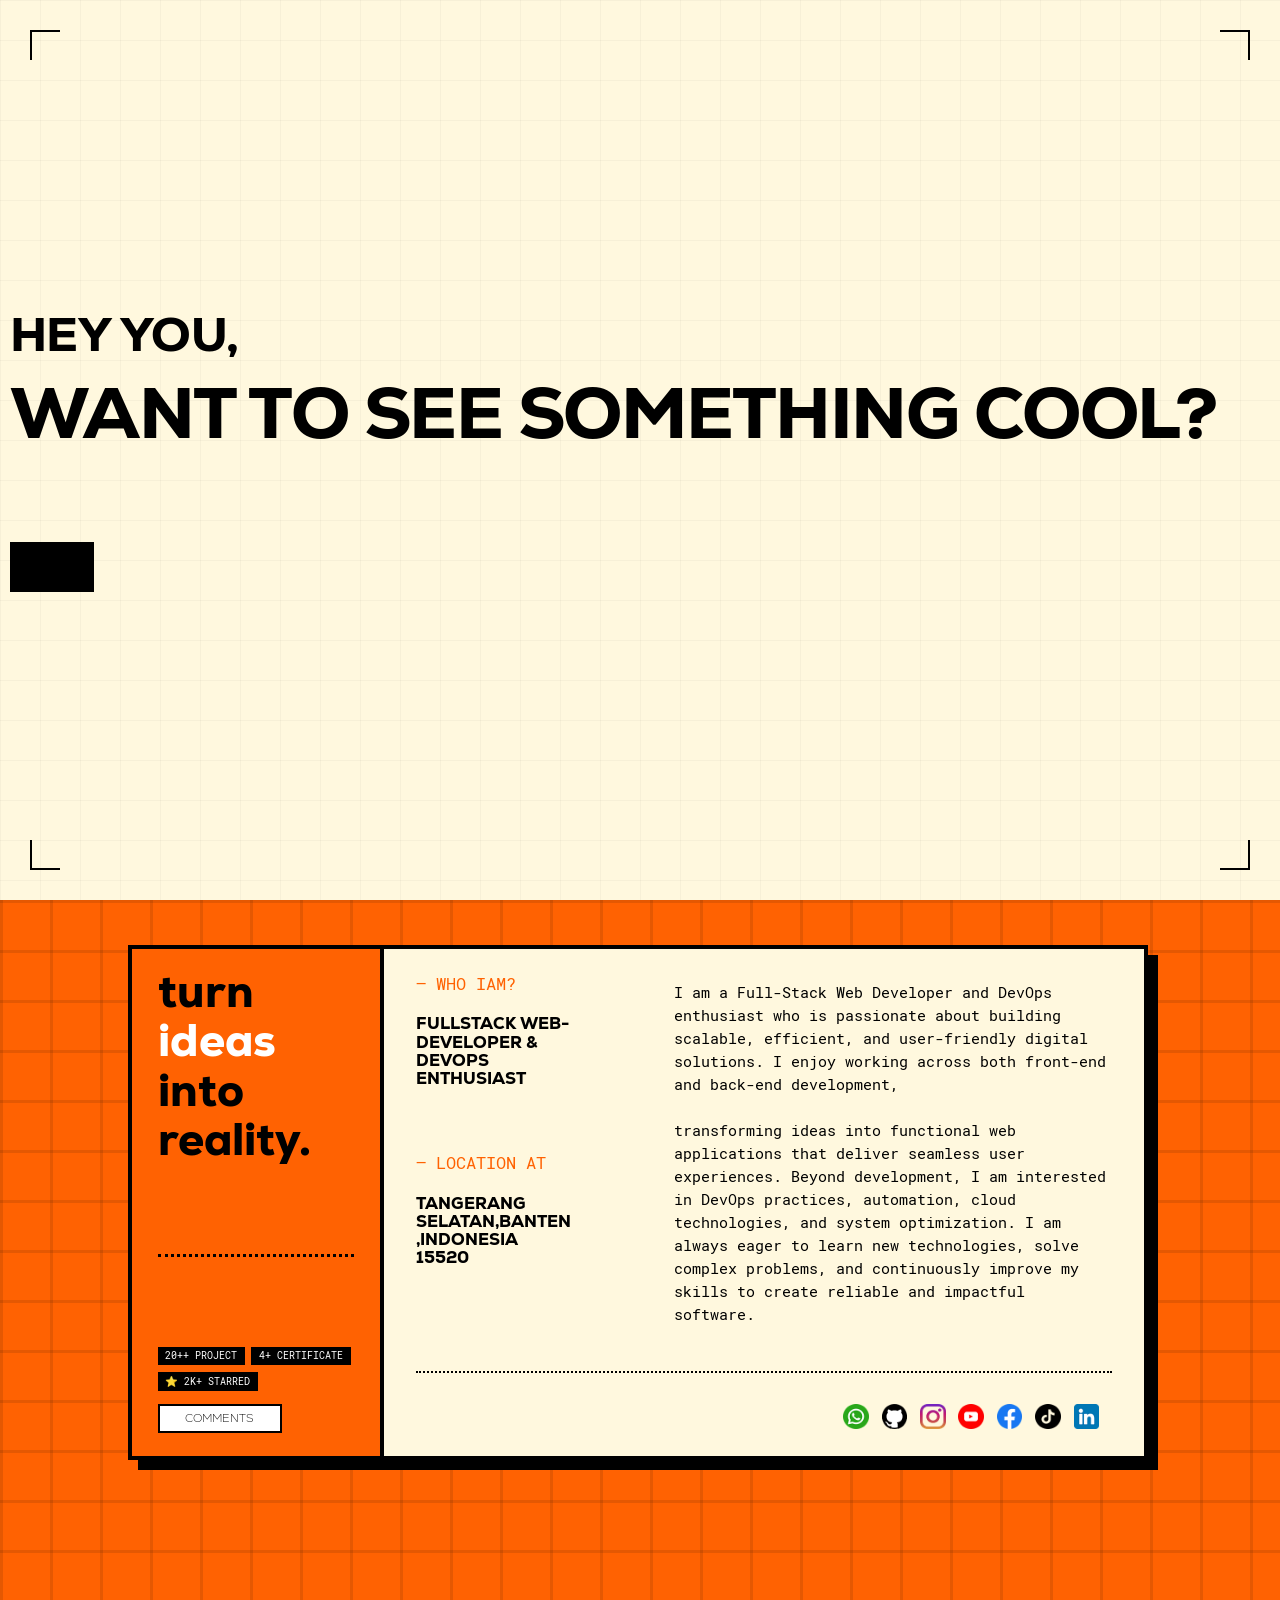
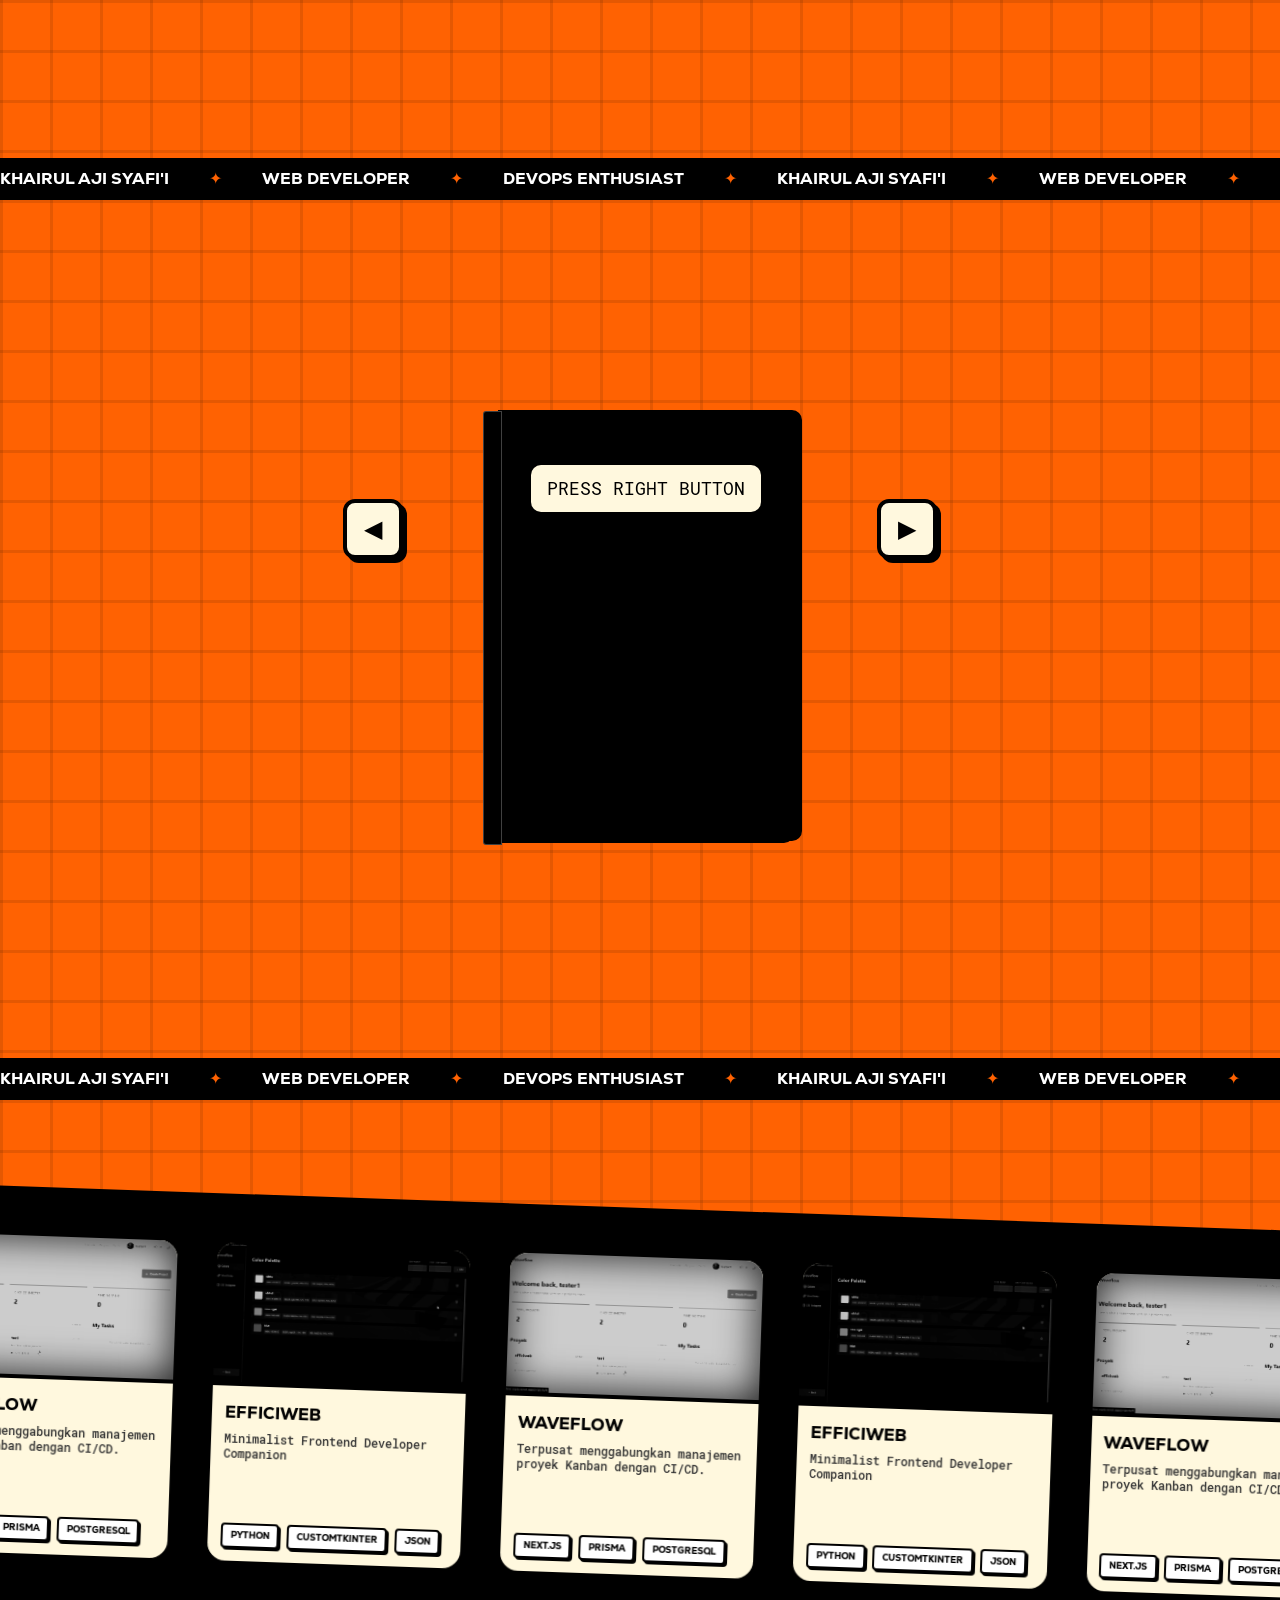
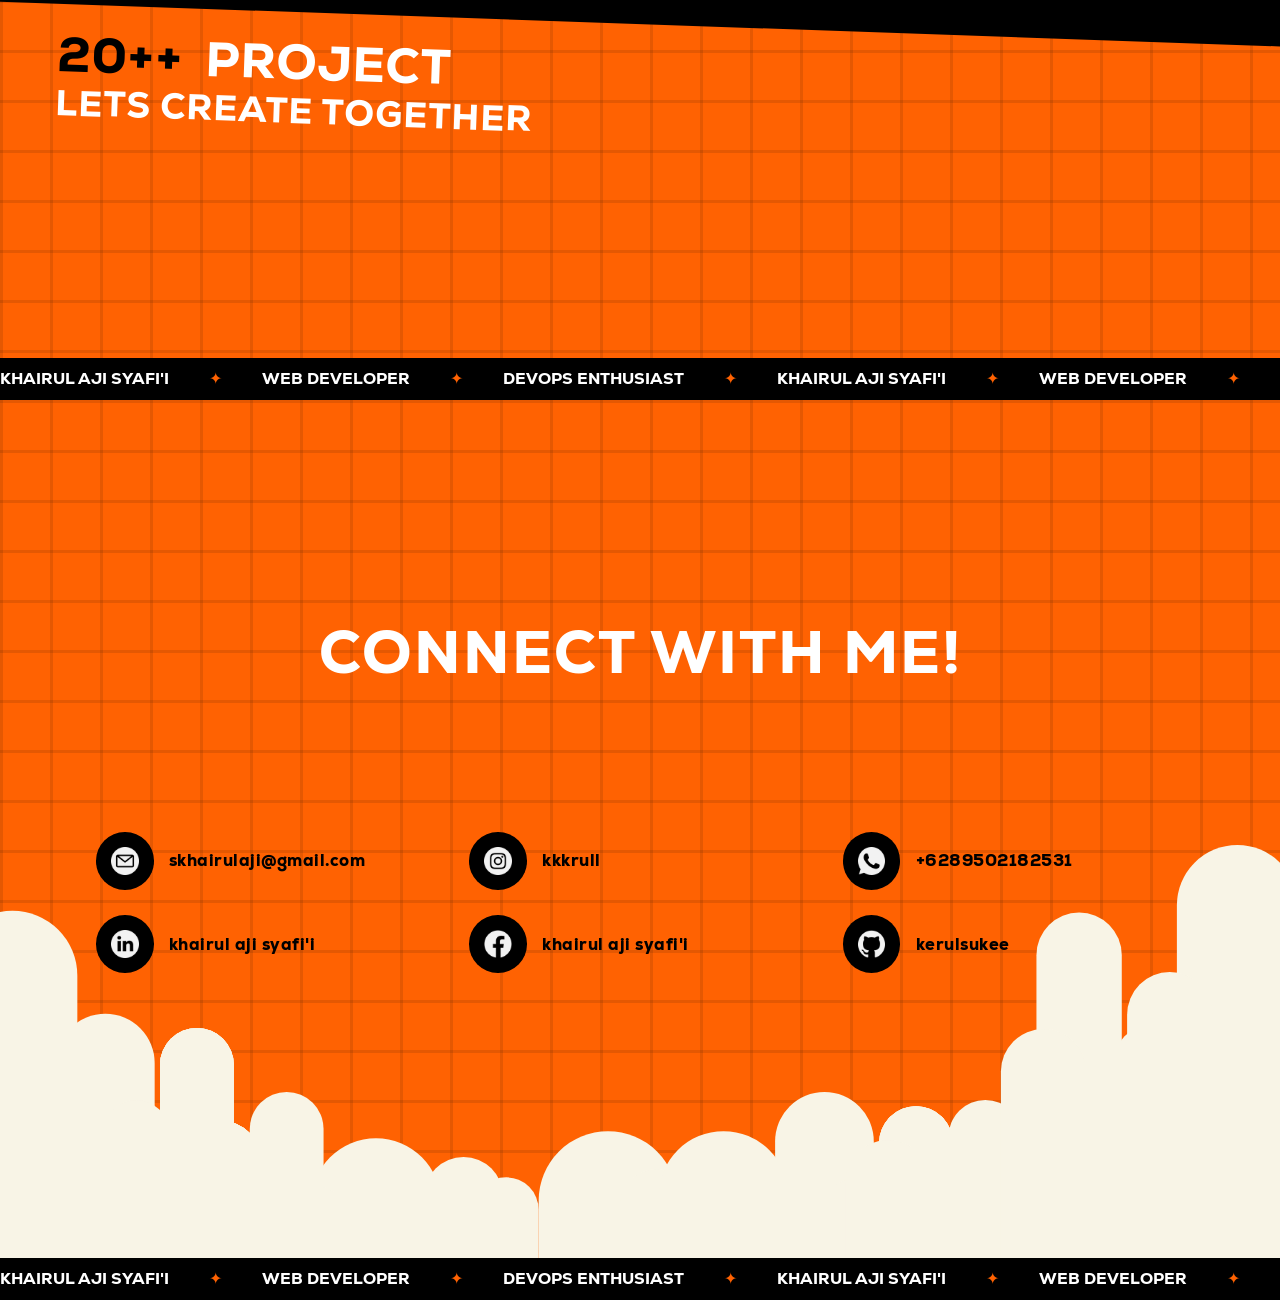
==== commit 1ca1b18f: "feat: integrate projects, fix layout issues, and connect social links" ====
--- a/index.html
+++ b/index.html
@@ -31,8 +31,8 @@
     </button>
     <div id="neo-hamburger-menu" class="neo-hamburger-menu">
       <a href="#" id="toggle-dark-mode">DARK MODE</a>
-      <a href="#">LOGIN (COMING SOON)</a>
-      <a href="#">INFO (COMING SOON)</a>
+      <a href="#">LOGIN</a>
+      <a href="#">INFO</a>
     </div>
   </div>
     <!-- ===== ENTRANCE SPLASH SCREEN ===== -->
@@ -84,8 +84,8 @@
       <div class="hamburger-content">
         <a href="#" class="hamburger-link" id="theme-toggle">🌗 DARK MODE</a>
         <a href="javascript:void(0)" class="hamburger-link" id="hamburger-comment-btn">💬 COMMENTS</a>
-        <a href="#" class="hamburger-link">🔑 LOGIN (COMING SOON)</a>
-        <a href="#" class="hamburger-link">ℹ️ INFO (COMING SOON)</a>
+        <a href="#" class="hamburger-link">🔑 LOGIN</a>
+        <a href="#about" class="hamburger-link hamburger-jump">ℹ️ INFO</a>
         <a href="#contact" class="hamburger-link hamburger-jump">📞 CONTACT</a>
       </div>
     </aside>
--- a/root.css
+++ b/root.css
@@ -32,12 +32,9 @@
   --font-roboto-bold: "roboto-bold", monospace;
   --font-roboto-medium: "roboto-medium", monospace;
 }
-
 html {
-  scroll-snap-type: y proximity;
   scroll-behavior: smooth;
 }
-
 body {
   background: var(--cream);
   overflow-x: hidden;
@@ -51,7 +48,6 @@
   min-height: 600px;
   position: relative;
   overflow: hidden;
-  scroll-snap-align: start;
 }
 
 .orange-grid-bg {
@@ -99,3 +95,94 @@
   background: var(--white);
   color: var(--black);
 }
+
+/* ---- Neo-Brutalist Preloader ---- */
+#neo-preloader {
+  position: fixed;
+  top: 0;
+  left: 0;
+  width: 100vw;
+  height: 100vh;
+  background-color: var(--cream);
+  z-index: 9999;
+  display: flex;
+  align-items: center;
+  justify-content: center;
+  transition: transform 0.6s cubic-bezier(0.77, 0, 0.175, 1);
+}
+
+#neo-preloader.hidden {
+  transform: translateY(-100%);
+}
+
+#preloader-text-container {
+  font-family: var(--font-nexa);
+  font-size: clamp(20px, 4vw, 40px); /* Slightly smaller to prevent cut off */
+  color: var(--black);
+  text-transform: uppercase;
+  max-width: 95vw; /* Much wider to allow text to fit */
+  display: flex;
+  flex-wrap: wrap; 
+  justify-content: center;
+  align-items: center;
+  gap: 6px; 
+}
+
+.preloader-char {
+  display: inline-block;
+  padding: 4px 8px;
+  border: 3px solid var(--black); /* Normal borders, not blinking box */
+  box-shadow: 3px 3px 0px var(--black);
+  margin: 3px;
+  animation: popIn 0.2s cubic-bezier(0.175, 0.885, 0.32, 1.275) forwards;
+}
+
+@keyframes popIn {
+  0% {
+    transform: scale(0) rotate(-5deg);
+    opacity: 0;
+  }
+  100% {
+    transform: scale(1) rotate(0deg);
+    opacity: 1;
+  }
+}
+
+/* Night Mode Variables */
+[data-theme='dark'] {
+  --cream: #181818;
+  --orange: #cc4a00;
+  --blue: #3a4a6b;
+  --lavender: #828ac4;
+  --black: #ffffff;
+  --white: #000000;
+}
+\n
+:root[data-theme="dark"] {
+  --cream: #181818;
+  --black: #fff8de;
+  --white: #121212;
+  --orange: #ff6202;
+  --blue: #879abf;
+  --lavender: #b7bdf7;
+}
+
+/* Ensure images/elements with explicit background aren't completely ruined, 
+   though brutalism dark mode looks good inverted too. */
+:root[data-theme="dark"] img {
+  /* if needed we can dim images */
+}
+\n
+/* Dark Mode Override */
+:root[data-theme="dark"] {
+  --cream: #181818;
+  --black: #fff8de;
+  --white: #121212;
+  --orange: #ff6202;
+  --blue: #879abf;
+  --lavender: #b7bdf7;
+}
+
+:root[data-theme="dark"] img {
+  filter: brightness(0.9);
+}
--- a/style.css
+++ b/style.css
@@ -86,7 +86,7 @@
 
 .hero-person {
   position: relative;
-  width: clamp(200px, 30vw, 350px);
+  width: clamp(200px, 30vw, 450px);
   height: auto;
   display: flex;
   align-items: center;
@@ -174,3 +174,682 @@
   z-index: 0;
   pointer-events: none;
 }
+
+/* --- Neo Nav --- */
+.neo-nav {
+  position: fixed;
+  top: 20px;
+  left: 50%;
+  transform: translateX(-50%);
+  z-index: 1000;
+  background: var(--white);
+  border: 4px solid var(--black);
+  box-shadow: 6px 6px 0px var(--black);
+  padding: 5px 20px;
+  display: grid;
+  grid-template-columns: 1fr auto 1fr;
+  align-items: center;
+  width: 95%;
+  max-width: 1200px;
+}
+.neo-nav-inner {
+  display: flex;
+  align-items: center;
+  justify-content: center;
+  position: relative;
+}
+.neo-watermark {
+  font-family: var(--font-nexa);
+  font-size: 20px;
+  color: var(--black);
+  text-transform: uppercase;
+  text-wrap: nowrap;
+  justify-self: start;
+}
+.neo-nav-link {
+  display: inline-flex;
+  align-items: center;
+  justify-content: center;
+  text-align: center;
+  width: fit-content;
+  font-family: var(--font-roboto-bold);
+  color: var(--black);
+  text-decoration: none;
+  padding: 10px 20px;
+  position: relative;
+  z-index: 2;
+  transition: color 0.3s;
+}
+.neo-nav-link.active {
+  color: var(--white);
+}
+.neo-nav-switch {
+  box-sizing: border-box;
+  position: absolute;
+  top: 0;
+  left: 0;
+  height: 100%;
+  background: var(--orange);
+  border: 2px solid var(--black);
+  z-index: 1;
+  transition: all 0.4s cubic-bezier(0.175, 0.885, 0.32, 1.275);
+}
+
+/* --- Marquee --- */
+.neo-marquee-container {
+  width: 100%;
+  background: var(--black);
+  color: var(--white);
+  overflow: hidden;
+  border-top: 3px solid var(--black);
+  border-bottom: 3px solid var(--black);
+  display: flex;
+  white-space: nowrap;
+  padding: 6px 0;
+  z-index: 10;
+}
+.neo-marquee-content {
+  display: flex;
+  align-items: center;
+  flex-shrink: 0;
+  animation: scrollMarquee 30s linear infinite;
+}
+.marquee-link {
+  font-family: var(--font-nexa);
+  font-size: 16px;
+  color: var(--white);
+  text-decoration: none;
+  text-transform: uppercase;
+}
+.marquee-separator {
+  font-size: 16px;
+  color: var(--orange);
+  margin: 0 40px;
+}
+@keyframes scrollMarquee {
+  0% {
+    transform: translateX(0);
+  }
+  100% {
+    transform: translateX(-100%);
+  }
+}
+
+/* --- Mobile Nav Overlay --- */
+.hamburger {
+  display: none;
+  flex-direction: column;
+  gap: 5px;
+  cursor: pointer;
+  padding: 10px;
+}
+.hamburger .bar {
+  width: 30px;
+  height: 4px;
+  background: var(--black);
+}
+.mobile-nav-overlay {
+  position: fixed;
+  top: 0;
+  left: 0;
+  width: 100vw;
+  height: 100vh;
+  background: var(--orange);
+  z-index: 999;
+  display: flex;
+  flex-direction: column;
+  justify-content: center;
+  align-items: center;
+  gap: 30px;
+  transform: translateY(-100%);
+  transition: transform 0.4s cubic-bezier(0.77, 0, 0.175, 1);
+}
+.mobile-nav-overlay.active {
+  transform: translateY(0);
+}
+.mobile-nav-link {
+  font-family: var(--font-nexa);
+  font-size: 30px;
+  color: var(--black);
+  text-decoration: none;
+  text-transform: uppercase;
+  border: 4px solid transparent;
+  padding: 10px 20px;
+}
+.mobile-nav-link:active {
+  border-color: var(--black);
+  background: var(--white);
+}
+@media (max-width: 768px) {
+  .neo-nav-link,
+  .neo-nav-switch {
+    box-sizing: border-box;
+    display: none;
+  }
+  .hamburger {
+    display: flex;
+  }
+}
+
+/* --- Adjustments for layout --- */
+.home-wrapper {
+  flex: 1;
+  display: flex;
+  align-items: center;
+  justify-content: center;
+  width: 100%;
+}
+
+/* --- Fixes for Manually Added Elements --- */
+.neo-header-title {
+  display: flex;
+  width: auto;
+  justify-self: end;
+  justify-content: center;
+  align-items: center;
+  font-family: var(--font-nexa);
+  font-size: clamp(12px, 1.5vw, 18px);
+  color: var(--black);
+  background: var(--lavender);
+  padding: 5px 15px;
+  border: 3px solid var(--black);
+  box-shadow: 4px 4px 0px var(--black);
+  white-space: nowrap;
+  transform: rotate(-1deg);
+}
+
+.neo-hamburger-btn {
+  position: fixed;
+  top: 25px;
+  right: 25px;
+  z-index: 1100;
+  background: var(--orange);
+  border: 4px solid var(--black);
+  box-shadow: 4px 4px 0px var(--black);
+  width: 50px;
+  height: 50px;
+  display: none; /* Hidden by default on desktop */
+  align-items: center;
+  justify-content: center;
+  cursor: pointer;
+  font-size: 24px;
+  transition:
+    transform 0.2s,
+    box-shadow 0.2s;
+}
+
+.neo-hamburger-btn:hover {
+  transform: translate(-2px, -2px);
+  box-shadow: 6px 6px 0px var(--black);
+}
+
+.hamburger-panel {
+  position: fixed;
+  top: 0;
+  right: -100%;
+  width: 100vw;
+  max-width: 400px;
+  height: 100vh;
+  background: var(--cream);
+  z-index: 1050;
+  border-left: 6px solid var(--black);
+  transition: right 0.4s cubic-bezier(0.77, 0, 0.175, 1);
+  display: flex;
+  flex-direction: column;
+}
+
+.hamburger-panel.open {
+  right: 0;
+}
+
+.hamburger-header {
+  display: flex;
+  justify-content: space-between;
+  align-items: center;
+  padding: 30px;
+  border-bottom: 4px solid var(--black);
+  background: var(--lavender);
+}
+
+.hamburger-header h2 {
+  font-family: var(--font-nexa);
+  font-size: 32px;
+  color: var(--black);
+  margin: 0;
+}
+
+.close-hamburger {
+  background: var(--white);
+  border: 3px solid var(--black);
+  font-family: var(--font-nexa);
+  font-size: 24px;
+  width: 40px;
+  height: 40px;
+  cursor: pointer;
+  box-shadow: 4px 4px 0px var(--black);
+}
+
+.close-hamburger:hover {
+  background: var(--orange);
+}
+
+.hamburger-content {
+  display: flex;
+  flex-direction: column;
+  padding: 30px;
+  gap: 20px;
+}
+
+.hamburger-link {
+  font-family: var(--font-nexa);
+  font-size: 24px;
+  color: var(--black);
+  text-decoration: none;
+  padding: 15px;
+  border: 4px solid var(--black);
+  box-shadow: 6px 6px 0px var(--black);
+  background: var(--white);
+  transition:
+    transform 0.2s,
+    box-shadow 0.2s;
+  text-transform: uppercase;
+}
+
+.hamburger-link:hover {
+  transform: translate(-4px, -4px);
+  box-shadow: 10px 10px 0px var(--black);
+  background: var(--lavender);
+}
+
+@media (max-width: 768px) {
+  .neo-nav {
+    display: none; /* Hide main nav on mobile */
+  }
+  .neo-hamburger-btn {
+    display: flex; /* Show hamburger on mobile */
+  }
+}
+
+/* --- Scroll Reveal Animations --- */
+.reveal-up {
+  opacity: 0;
+  transform: translateY(40px);
+  transition:
+    opacity 0.8s cubic-bezier(0.16, 1, 0.3, 1),
+    transform 0.8s cubic-bezier(0.16, 1, 0.3, 1);
+  will-change: opacity, transform;
+}
+.reveal-left {
+  opacity: 0;
+  transform: translateX(-40px);
+  transition:
+    opacity 0.8s cubic-bezier(0.16, 1, 0.3, 1),
+    transform 0.8s cubic-bezier(0.16, 1, 0.3, 1);
+  will-change: opacity, transform;
+}
+.reveal-right {
+  opacity: 0;
+  transform: translateX(40px);
+  transition:
+    opacity 0.8s cubic-bezier(0.16, 1, 0.3, 1),
+    transform 0.8s cubic-bezier(0.16, 1, 0.3, 1);
+  will-change: opacity, transform;
+}
+.reveal-scale {
+  opacity: 0;
+  transform: scale(0.9);
+  transition:
+    opacity 0.8s cubic-bezier(0.16, 1, 0.3, 1),
+    transform 0.8s cubic-bezier(0.16, 1, 0.3, 1);
+  will-change: opacity, transform;
+}
+.is-revealed {
+  opacity: 1 !important;
+  transform: translate(0, 0) scale(1) !important;
+}
+
+/* Staggering delays for children */
+.reveal-delay-1 {
+  transition-delay: 0.1s;
+}
+.reveal-delay-2 {
+  transition-delay: 0.2s;
+}
+.reveal-delay-3 {
+  transition-delay: 0.3s;
+}
+.reveal-delay-4 {
+  transition-delay: 0.4s;
+}
+\n
+/* Further animations for Slide 2 (About) */
+.is-revealed .qa-item {
+  animation: popIn 0.6s cubic-bezier(0.175, 0.885, 0.32, 1.275) both;
+}
+.is-revealed .qa-item:nth-child(1) {
+  animation-delay: 0.2s;
+}
+.is-revealed .qa-item:nth-child(2) {
+  animation-delay: 0.4s;
+}
+
+.is-revealed .tag {
+  animation: slideUpFade 0.5s ease-out both;
+}
+.is-revealed .tag:nth-child(1) {
+  animation-delay: 0.3s;
+}
+.is-revealed .tag:nth-child(2) {
+  animation-delay: 0.4s;
+}
+.is-revealed .tag:nth-child(3) {
+  animation-delay: 0.5s;
+}
+
+.is-revealed .social-icon {
+  animation: popIn 0.5s cubic-bezier(0.175, 0.885, 0.32, 1.275) both;
+}
+.is-revealed .social-icon:nth-child(1) {
+  animation-delay: 0.5s;
+}
+.is-revealed .social-icon:nth-child(2) {
+  animation-delay: 0.6s;
+}
+.is-revealed .social-icon:nth-child(3) {
+  animation-delay: 0.7s;
+}
+.is-revealed .social-icon:nth-child(4) {
+  animation-delay: 0.8s;
+}
+.is-revealed .social-icon:nth-child(5) {
+  animation-delay: 0.9s;
+}
+.is-revealed .social-icon:nth-child(6) {
+  animation-delay: 1s;
+}
+.is-revealed .social-icon:nth-child(7) {
+  animation-delay: 1.1s;
+}
+
+@keyframes popIn {
+  0% {
+    transform: scale(0.5);
+    opacity: 0;
+  }
+  100% {
+    transform: scale(1);
+    opacity: 1;
+  }
+}
+@keyframes slideUpFade {
+  0% {
+    transform: translateY(20px);
+    opacity: 0;
+  }
+  100% {
+    transform: translateY(0);
+    opacity: 1;
+  }
+}
+\n
+/* Hamburger Menu Neo-Brutalism */
+.neo-hamburger-wrapper {
+  position: fixed;
+  top: 30px;
+  right: 30px;
+  z-index: 9999;
+}
+.neo-hamburger {
+  width: 50px;
+  height: 50px;
+  background: var(--lavender);
+  border: 4px solid var(--black);
+  border-radius: 8px;
+  box-shadow: 4px 4px 0px var(--black);
+  cursor: pointer;
+  display: flex;
+  flex-direction: column;
+  justify-content: center;
+  align-items: center;
+  gap: 6px;
+  transition: transform 0.2s, box-shadow 0.2s;
+  padding: 0;
+}
+.neo-hamburger:active {
+  transform: translate(2px, 2px);
+  box-shadow: 2px 2px 0px var(--black);
+}
+.neo-hamburger span {
+  display: block;
+  width: 25px;
+  height: 4px;
+  background: var(--black);
+  border-radius: 2px;
+  transition: all 0.3s;
+}
+.neo-hamburger.open span:nth-child(1) {
+  transform: translateY(10px) rotate(45deg);
+}
+.neo-hamburger.open span:nth-child(2) {
+  opacity: 0;
+}
+.neo-hamburger.open span:nth-child(3) {
+  transform: translateY(-10px) rotate(-45deg);
+}
+
+.neo-hamburger-menu {
+  position: absolute;
+  top: 60px;
+  right: 0;
+  width: 200px;
+  background: var(--white);
+  border: 4px solid var(--black);
+  box-shadow: 6px 6px 0px var(--black);
+  border-radius: 8px;
+  display: flex;
+  flex-direction: column;
+  transform: translateY(-20px);
+  opacity: 0;
+  pointer-events: none;
+  transition: all 0.3s cubic-bezier(0.175, 0.885, 0.32, 1.275);
+  overflow: hidden;
+}
+.neo-hamburger-menu.show {
+  transform: translateY(0);
+  opacity: 1;
+  pointer-events: auto;
+}
+.neo-hamburger-menu a {
+  padding: 15px 20px;
+  font-family: var(--font-nexa);
+  font-size: 18px;
+  color: var(--black);
+  text-decoration: none;
+  border-bottom: 2px solid var(--black);
+  transition: background 0.2s, color 0.2s;
+  background: var(--cream);
+}
+.neo-hamburger-menu a:last-child {
+  border-bottom: none;
+}
+.neo-hamburger-menu a:hover {
+  background: var(--orange);
+  color: var(--black);
+}
+\n
+/* ============================================
+   NEO HAMBURGER MENU & DARK MODE
+   ============================================ */
+.neo-hamburger-wrapper {
+  position: fixed;
+  top: 30px;
+  right: 30px;
+  z-index: 9999;
+}
+.neo-hamburger {
+  width: 50px;
+  height: 50px;
+  background: var(--lavender);
+  border: 4px solid var(--black);
+  border-radius: 8px;
+  box-shadow: 4px 4px 0px var(--black);
+  cursor: pointer;
+  display: flex;
+  flex-direction: column;
+  justify-content: center;
+  align-items: center;
+  gap: 6px;
+  transition: transform 0.2s, box-shadow 0.2s;
+  padding: 0;
+}
+.neo-hamburger:active {
+  transform: translate(2px, 2px);
+  box-shadow: 2px 2px 0px var(--black);
+}
+.neo-hamburger span {
+  display: block;
+  width: 25px;
+  height: 4px;
+  background: var(--black);
+  border-radius: 2px;
+  transition: all 0.3s;
+}
+.neo-hamburger.open span:nth-child(1) {
+  transform: translateY(10px) rotate(45deg);
+}
+.neo-hamburger.open span:nth-child(2) {
+  opacity: 0;
+}
+.neo-hamburger.open span:nth-child(3) {
+  transform: translateY(-10px) rotate(-45deg);
+}
+
+.neo-hamburger-menu {
+  position: absolute;
+  top: 60px;
+  right: 0;
+  width: 200px;
+  background: var(--white);
+  border: 4px solid var(--black);
+  box-shadow: 6px 6px 0px var(--black);
+  border-radius: 8px;
+  display: flex;
+  flex-direction: column;
+  transform: translateY(-20px);
+  opacity: 0;
+  pointer-events: none;
+  transition: all 0.3s cubic-bezier(0.175, 0.885, 0.32, 1.275);
+  overflow: hidden;
+}
+.neo-hamburger-menu.show {
+  transform: translateY(0);
+  opacity: 1;
+  pointer-events: auto;
+}
+.neo-hamburger-menu a {
+  padding: 15px 20px;
+  font-family: var(--font-nexa);
+  font-size: 18px;
+  color: var(--black);
+  text-decoration: none;
+  border-bottom: 2px solid var(--black);
+  transition: background 0.2s, color 0.2s;
+  background: var(--cream);
+  text-align: center;
+}
+.neo-hamburger-menu a:last-child {
+  border-bottom: none;
+}
+.neo-hamburger-menu a:hover {
+  background: var(--orange);
+  color: var(--black);
+}
+
+
+/* ============================================
+   NEO HAMBURGER MENU & DARK MODE
+   ============================================ */
+.neo-hamburger-wrapper {
+  position: fixed;
+  top: 30px;
+  right: 30px;
+  z-index: 9999;
+}
+.neo-hamburger {
+  width: 50px;
+  height: 50px;
+  background: var(--lavender);
+  border: 4px solid var(--black);
+  border-radius: 8px;
+  box-shadow: 4px 4px 0px var(--black);
+  cursor: pointer;
+  display: flex;
+  flex-direction: column;
+  justify-content: center;
+  align-items: center;
+  gap: 6px;
+  transition: transform 0.2s, box-shadow 0.2s;
+  padding: 0;
+}
+.neo-hamburger:active {
+  transform: translate(2px, 2px);
+  box-shadow: 2px 2px 0px var(--black);
+}
+.neo-hamburger span {
+  display: block;
+  width: 25px;
+  height: 4px;
+  background: var(--black);
+  border-radius: 2px;
+  transition: all 0.3s;
+}
+.neo-hamburger.open span:nth-child(1) {
+  transform: translateY(10px) rotate(45deg);
+}
+.neo-hamburger.open span:nth-child(2) {
+  opacity: 0;
+}
+.neo-hamburger.open span:nth-child(3) {
+  transform: translateY(-10px) rotate(-45deg);
+}
+
+.neo-hamburger-menu {
+  position: absolute;
+  top: 60px;
+  right: 0;
+  width: 200px;
+  background: var(--white);
+  border: 4px solid var(--black);
+  box-shadow: 6px 6px 0px var(--black);
+  border-radius: 8px;
+  display: flex;
+  flex-direction: column;
+  transform: translateY(-20px);
+  opacity: 0;
+  pointer-events: none;
+  transition: all 0.3s cubic-bezier(0.175, 0.885, 0.32, 1.275);
+  overflow: hidden;
+}
+.neo-hamburger-menu.show {
+  transform: translateY(0);
+  opacity: 1;
+  pointer-events: auto;
+}
+.neo-hamburger-menu a {
+  padding: 15px 20px;
+  font-family: var(--font-nexa);
+  font-size: 18px;
+  color: var(--black);
+  text-decoration: none;
+  border-bottom: 2px solid var(--black);
+  transition: background 0.2s, color 0.2s;
+  background: var(--cream);
+  text-align: center;
+}
+.neo-hamburger-menu a:last-child {
+  border-bottom: none;
+}
+.neo-hamburger-menu a:hover {
+  background: var(--orange);
+  color: var(--black);
+}
--- a/about.css
+++ b/about.css
@@ -5,145 +5,261 @@
     linear-gradient(rgba(0, 0, 0, 0.1) 3px, transparent 1px),
     linear-gradient(90deg, rgba(0, 0, 0, 0.1) 3px, transparent 1px);
   background-size: 50px 50px;
-}
+  display: flex;
+  flex-direction: column;
+  position: relative;
+  overflow: hidden;
+  justify-content: space-between;
+}
+
 .top-about {
+  width: fit-content;
+  background-color: var(--black);
+  color: var(--white);
+  text-align: center;
+  margin: 4.5vh auto 2vh auto;
+  border-bottom: 3px solid var(--white);
+  border-left: 3px solid var(--white);
+  border-right: 3px solid var(--white);
+  box-shadow: 0 10px 0 var(--black);
+  z-index: 10;
+}
+
+.top-about p {
+  padding: 0.5vh 3vw;
+  font-size: clamp(18px, 2vw, 50px);
+  font-family: var(--font-nexa);
+  font-weight: 400;
+  letter-spacing: 2px;
+  margin: 0;
+}
+
+.center-about {
+  display: flex;
+  justify-content: center;
   width: 100%;
+  padding: 0 10%;
+  box-sizing: border-box;
+  margin-top: 5vh;
+
+  z-index: 2;
+}
+
+.about-card {
+  display: flex;
+  width: 100%;
+  max-width: none;
+  gap: 0; /* No gap */
+}
+
+.center-about-left {
+  display: flex;
+  flex-direction: column;
+  justify-content: space-between;
+  background-color: var(--orange);
+  width: 25%;
+  height: auto;
+  border: 4px solid var(--black);
+  box-shadow: 10px 10px 0px var(--black);
+  padding: 2vh 2vw 2.5vh 2vw;
+  box-sizing: border-box;
+}
+
+.hero-slogan {
+  font-family: var(--font-nexa);
+  font-size: clamp(20px, 3.5vw, 80px);
+  line-height: 1.1;
+
+  margin-bottom: 1vh;
+}
+
+.black-text {
+  color: var(--black);
+}
+
+.white-text {
+  color: var(--white);
+}
+
+.center-about-left-bottom {
+  border-top: 3px dotted var(--black);
+  padding-top: 1.5vh;
+  margin-top: 2vh;
+  padding-top: 10vh;
+  display: flex;
+  flex-direction: column;
+  align-items: flex-start;
+  gap: 1vh;
+}
+
+.tags {
+  display: flex;
+  flex-wrap: wrap;
+  gap: 0.5vw;
+  font-family: var(--font-roboto);
+}
+
+.tag {
+  background-color: var(--black);
+  color: var(--white);
+  padding: 0.2vh 0.6vw;
+  font-size: clamp(8px, 0.8vw, 12px);
+  text-transform: uppercase;
+}
+
+.center-about-right {
+  display: flex;
+  flex-direction: column;
+  background-color: var(--cream);
+  width: 75%;
+  margin-left: -4px;
+  padding: 2.5vh 2.5vw;
+  box-sizing: border-box;
+  justify-content: space-between;
+  align-self: flex-start;
+  height: auto;
+  border: 4px solid var(--black);
+  box-shadow: 10px 10px 0px var(--black);
+  z-index: 2;
+}
+
+.about-right-content {
+  display: flex;
+  gap: 3vw;
+}
+
+.about-qa {
+  width: 35%;
+  display: flex;
+  flex-direction: column;
+  gap: 7vh;
+}
+
+.qa-item .question {
+  color: var(--orange);
+  font-family: var(--font-roboto);
+  font-size: clamp(10px, 1.3vw, 22px);
+  margin-bottom: 2vh;
+}
+
+.qa-item .answer {
+  color: var(--black);
+  font-family: var(--font-nexa);
+  font-size: clamp(13px, 1.3vw, 28px);
+  line-height: 1.1;
+  margin: 0;
+}
+
+.about-description {
+  width: 70%;
+  font-family: var(--font-roboto);
+  font-size: clamp(10px, 1.2vw, 20px);
+  line-height: 1.5;
+  color: var(--black);
+  margin-top: 1vh;
+}
+
+.about-description p {
+  margin: 0;
+}
+
+.about-right-bottom {
+  border-top: 2px dotted var(--black);
+  margin-top: 5vh;
+  padding-top: 1vh;
+  display: flex;
+  justify-content: flex-end;
+}
+
+.comment-button {
+  background-color: var(--white);
+  color: var(--black);
+  border: 2px solid var(--black);
+  font-family: var(--font-nexa-light);
+  font-size: clamp(8px, 0.9vw, 14px);
+  padding: 0.3vw 2vw;
+  cursor: pointer;
+  margin-top: 0.5vh;
+}
+
+.social-pill {
+  border-radius: 50px;
+  padding: 0.3vw 1vw;
+  display: flex;
+  gap: 1vw;
+
+  align-items: center;
+  margin-top: 2vh;
+}
+
+.social-icon {
+  display: flex;
+  align-items: center;
   justify-content: center;
-  width: fit-content;
-  background-color: black;
-  color: white;
-  text-align: center;
-  margin: 2vw auto;
-}
-.top-about p {
-  box-shadow: 0 0.5vw 0 white;
-  padding: 0 3vw;
-  z-index: 2;
-  font-size: 2vw;
-}
-
-.center-about {
-  display: flex;
+  width: clamp(20px, 2vw, 40px);
+  height: clamp(20px, 2vw, 40px);
+}
+
+.social-icon img {
   width: 100%;
-  box-sizing: border-box;
-  padding: 0 10vw;
-}
-
-.center-about-left {
-  display: flex;
-  flex-direction: column;
-  border: 2px solid;
-  background-color: var(--orange);
-  width: 30%;
-  height: fit-content;
-  z-index: 1;
-  box-shadow: 8px 8px 0px #000;
-}
-.center-about-left-top {
-  display: flex;
-  flex-direction: column;
-  font-size: 5vw;
-  font-family: var(--font-nexa);
-  margin: 1vw 2vw;
-}
-.center-about-left-top ul {
-  list-style: none;
-  margin-left: 5%;
-  line-height: 75px;
-  letter-spacing: -5px;
-}
-.center-about-left-top ul li span {
-  color: white;
-}
-
-.center-about-left-bottom {
-  width: 100%;
-  border-top: 2px dotted;
-  margin-top: 5vh;
-}
-.center-about-left-bottom .tags ul {
-  display: flex;
-  list-style: none;
-  text-wrap: nowrap;
-  font-family: var(--font-roboto);
-  font-size: 0.7vw;
-  justify-content: space-between;
-  padding: 2vw 1vw 1.5vw 1vw;
-}
-.tags ul li {
-  background-color: black;
-  color: white;
-  padding: 0.2vw 0.2vw;
-}
-.comment-button {
-  display: block;
-  background-color: white;
-  border: 2px solid;
-  width: fit-content;
-  padding: 0 1vw;
-  font-family: var(--font-nexa-light);
-  margin-left: auto;
-  margin-right: 1vw;
-  margin-bottom: 1vw;
-  font-size: 1vw;
-}
-.center-about-right {
-  display: flex;
-  border: 2px solid;
-  border-left: none;
-  background-color: var(--cream);
-  width: 70%;
-  height: 30vw;
-  box-shadow: 8px 8px 0px #000;
-  z-index: 1;
-}
-.center-about-right-left {
-  padding: 20px;
-  height: 30vw;
-}
-.center-about-right-right {
-  font-family: var(--font-roboto);
-  line-height: 1.5vw;
-  font-size: 1vw;
-  padding: 20px;
-}
-.center-about-right-left {
-  font-family: var(--font-nexa);
-  font-style: bold;
-  font-size: 1.35vw;
-}
-.center-about-right-left .question {
-  color: var(--orange);
-}
-.center-about-right-left .answer:nth-child(2) {
-  margin-bottom: 50px;
-}
-.center-about-right-left p {
-  margin-bottom: 10px;
-}
-.bottom-about {
-  display: flex;
-  justify-content: flex-end;
-}
-.jump-into-action {
-  display: flex;
-  flex-direction: column;
-  position: absolute;
-  text-align: center;
-  gap: 10px;
-  left: auto;
-  right: 5vw;
-  bottom: 2vw;
-  font-family: var(--font-nexa);
-}
-.button-jump {
-  display: flex;
-  gap: 20px;
-}
-.jump {
-  font-family: var(--font-nexa-light);
-  background-color: white;
-  padding: 5px 20px;
-  border: 2px solid;
-  box-shadow: 5px 5px 0;
-}
+  height: 100%;
+  object-fit: contain;
+}
+
+@media (max-width: 1024px) {
+  .about-right-content {
+    flex-direction: column;
+  }
+  .about-qa,
+  .about-description {
+    width: 100%;
+  }
+  .about-description {
+    margin-top: 2vw;
+  }
+}
+
+@media (max-width: 768px) {
+  .about-card {
+    flex-direction: column;
+  }
+
+  .center-about-left {
+    width: 100%;
+    border-right: none;
+    border-bottom: 4px solid var(--black);
+    padding: 5vw;
+  }
+
+  .center-about-right {
+    width: 100%;
+    padding: 5vw;
+  }
+
+  .hero-slogan {
+    font-size: 15vw;
+  }
+
+  .tags {
+    gap: 2vw;
+  }
+
+  .tag {
+    font-size: 12px;
+  }
+
+  .about-footer {
+    flex-direction: column;
+    align-items: center;
+    gap: 5vw;
+  }
+
+  .social-pill {
+    padding: 2vw 4vw;
+  }
+
+  .social-icon {
+    width: 40px;
+    height: 40px;
+  }
+}
--- a/book.css
+++ b/book.css
@@ -25,6 +25,7 @@
   aspect-ratio: 1 / 1.4;
   position: relative;
   display: flex;
+  margin-top: 15vh;
   perspective: 1200px;
   transition: transform 0.5s ease-in-out;
   box-sizing: border-box;
@@ -198,8 +199,9 @@
 
 /* ---------- tech icon grid ---------- */
 .parent-grid {
-  display: grid;
-  grid-template-columns: repeat(3, 1fr);
+  display: flex;
+  flex-wrap: wrap;
+  justify-content: center;
   gap: clamp(10px, 1.5vw, 24px);
   padding: clamp(10px, 2vw, 30px) clamp(15px, 2.5vw, 40px);
   width: 100%;
@@ -212,8 +214,23 @@
   display: flex;
   flex-direction: column;
   align-items: center;
+  justify-content: center;
   gap: 4px;
   text-align: center;
+  flex: 1 1 25%; /* Grow to fill space, base width roughly 1/3 */
+  background: var(--cream, #fff);
+  border: 3px solid var(--black);
+  box-shadow: 4px 4px 0px var(--black);
+  padding: 10px;
+  transition:
+    transform 0.2s,
+    box-shadow 0.2s,
+    background 0.2s;
+}
+.box:hover {
+  transform: translate(-2px, -2px);
+  box-shadow: 6px 6px 0px var(--black);
+  background: var(--lavender, #cbb5e2);
 }
 
 .box img {
@@ -232,63 +249,50 @@
 /* ============================================
    NAVIGATION ARROWS (left / right)
    ============================================ */
+
 .left-buttonbook,
 .right-buttonbook {
   flex-shrink: 0;
   z-index: 10;
   cursor: pointer;
-  width: clamp(45px, 5.5vw, 80px);
-  height: clamp(55px, 6.5vw, 95px);
+  width: clamp(40px, 5vw, 60px);
+  height: clamp(40px, 5vw, 60px);
   position: relative;
-  transition: transform 0.5s ease-in-out;
-
+  transition: transform 0.2s ease-in-out, box-shadow 0.2s ease-in-out;
   bottom: 100px;
-}
-
-/* shadow layer (black, offset) */
-.left-buttonbook::before,
-.right-buttonbook::before {
-  content: "";
-  position: absolute;
-  top: 4px;
-  left: 4px;
-  width: 100%;
-  height: 100%;
-  background: var(--black);
-  clip-path: polygon(0% 50%, 100% 0%, 100% 100%);
-}
-
-/* cream fill layer */
-.left-buttonbook::after,
+  background: var(--cream);
+  border: 4px solid var(--black);
+  border-radius: 12px;
+  display: flex;
+  align-items: center;
+  justify-content: center;
+  box-shadow: 4px 4px 0px var(--black);
+}
+
+.left-buttonbook::after {
+  content: "◀";
+  font-size: 24px;
+  color: var(--black);
+  line-height: 1;
+}
+
 .right-buttonbook::after {
-  content: "";
-  position: absolute;
-  top: 0;
-  left: 0;
-  width: 100%;
-  height: 100%;
-  background: var(--cream);
-  clip-path: polygon(0% 50%, 100% 0%, 100% 100%);
-}
-
-/* right arrow: mirror the triangle */
-.right-buttonbook::before {
-  clip-path: polygon(100% 50%, 0% 0%, 0% 100%);
-}
-
-.right-buttonbook::after {
-  clip-path: polygon(100% 50%, 0% 0%, 0% 100%);
-}
-
-/* hover & active */
+  content: "▶";
+  font-size: 24px;
+  color: var(--black);
+  line-height: 1;
+}
+
 .left-buttonbook:hover,
 .right-buttonbook:hover {
-  filter: brightness(1.1);
+  transform: translate(-2px, -2px);
+  box-shadow: 6px 6px 0px var(--black);
 }
 
 .left-buttonbook:active,
 .right-buttonbook:active {
-  filter: brightness(0.9);
+  transform: translate(2px, 2px);
+  box-shadow: 2px 2px 0px var(--black);
 }
 
 /* ============================================
@@ -345,7 +349,6 @@
     left: calc(50% - 35% - 2.25%);
   }
   .parent-grid {
-    grid-template-columns: repeat(3, 1fr);
     gap: 8px;
     padding: 10px;
   }
--- a/project.css
+++ b/project.css
@@ -0,0 +1,340 @@
+.slide-project {
+  display: flex;
+  flex-direction: column;
+  position: relative;
+  overflow: hidden;
+}
+
+.project-content-wrapper {
+  position: relative;
+  margin: auto 0;
+  transform: rotate(2deg);
+  width: 100%;
+  display: flex;
+  flex-direction: column;
+  align-items: center;
+  z-index: 2;
+}
+
+.film-strip-container {
+  width: 130vw;
+  background-color: var(--black);
+  padding: 3.5vw 0;
+  overflow: hidden;
+  display: flex;
+}
+
+.film-strip-track {
+  display: flex;
+  width: max-content;
+  will-change: transform;
+  -webkit-backface-visibility: hidden;
+  backface-visibility: hidden;
+}
+
+.project-set {
+  display: flex;
+  gap: 2.5vw;
+  padding-right: 2.5vw;
+}
+
+.film-strip-track:hover {
+  animation-play-state: paused;
+}
+
+/* keyframes removed — JS handles seamless infinite scroll */
+
+.project-card {
+  width: clamp(204px, 20.4vw, 323px);
+  height: clamp(255px, 25.5vw, 408px);
+  background-color: var(--cream);
+  border-radius: clamp(15px, 1.7vw, 30px);
+  flex-shrink: 0;
+  transition:
+    transform 0.2s ease,
+    box-shadow 0.2s ease;
+  overflow: hidden;
+  border: 4px solid var(--black);
+  box-shadow: 8px 8px 0px var(--black);
+  display: flex;
+  flex-direction: column;
+}
+
+.project-image {
+  width: 100%;
+  height: 45%;
+  border-bottom: 4px solid var(--black);
+  overflow: hidden;
+  position: relative; /* Needed for the overlay */
+}
+
+/* Overlay with inner shadow */
+.project-image::after {
+  content: "";
+  position: absolute;
+  top: 0;
+  left: 0;
+  width: 100%;
+  height: 100%;
+  box-shadow: inset 0px 0px 40px rgba(0, 0, 0, 0.9);
+  background: rgba(0, 0, 0, 0.2); /* Black overlay instead of orange */
+  transition: opacity 0.4s ease;
+  pointer-events: none;
+  z-index: 1;
+}
+
+.project-image img {
+  width: 100%;
+  height: 100%;
+  object-fit: cover;
+  pointer-events: none;
+  transition:
+    transform 0.4s ease,
+    filter 0.4s ease;
+  filter: grayscale(100%) contrast(1.3); /* High contrast B&W base */
+}
+
+/* On hover, overlay disappears and image goes back to normal color */
+.project-card:hover .project-image::after {
+  opacity: 0;
+}
+
+.project-card:hover .project-image img {
+  transform: scale(1.15);
+  filter: grayscale(0%) contrast(1);
+}
+
+.project-info {
+  padding: 1.5vh 1vw;
+  display: flex;
+  flex-direction: column;
+  gap: 0.8vh;
+  height: 55%;
+  justify-content: space-between;
+}
+
+.project-info h3 {
+  font-family: var(--font-nexa);
+  font-size: clamp(14px, 1.3vw, 20px);
+  color: var(--black);
+  margin: 0;
+}
+
+.project-info p {
+  font-family: var(--font-roboto-medium);
+  font-size: clamp(10px, 0.9vw, 14px);
+  color: #333;
+  margin: 0;
+  line-height: 1.3;
+}
+
+.project-tech {
+  display: flex;
+  flex-wrap: wrap;
+  gap: 0.6vw;
+  margin-top: auto;
+}
+
+.project-tech span {
+  background-color: var(--white);
+  color: var(--black);
+  font-family: var(--font-nexa);
+  font-size: clamp(9px, 0.7vw, 11px);
+  padding: 0.4vh 0.6vw;
+  border: 2px solid var(--black);
+  box-shadow: 2px 2px 0px var(--black);
+  border-radius: 4px;
+  transition:
+    transform 0.2s ease,
+    box-shadow 0.2s ease,
+    background-color 0.2s ease;
+}
+
+.project-card:hover .project-tech span {
+  background-color: var(--orange);
+  transform: translate(-2px, -2px);
+  box-shadow: 4px 4px 0px var(--black);
+}
+
+.project-card:hover {
+  transform: translate(-4px, -4px);
+  box-shadow: 12px 12px 0px var(--black);
+}
+
+/* Tilted Footer Container directly below film strip */
+.project-footer-tilted {
+  width: 90vw;
+  max-width: 1400px;
+  display: flex;
+  justify-content: flex-start;
+  align-items: flex-start;
+  margin-top: 1.8vw;
+}
+
+/* Bottom Left Info */
+.project-footer-left {
+  font-family: var(--font-nexa);
+  display: flex;
+  flex-direction: column;
+  gap: 2px;
+}
+
+.project-count {
+  margin: 0;
+  font-size: clamp(24px, 3.8vw, 65px);
+  font-weight: 900;
+  line-height: 1.1;
+  letter-spacing: 1px;
+}
+
+.project-count .count-num {
+  color: var(--black);
+}
+
+.project-count .count-label {
+  color: var(--white);
+  margin-left: 10px;
+}
+
+.project-cta {
+  margin: 0;
+  color: var(--white);
+  font-size: clamp(18px, 2.8vw, 48px);
+  font-weight: 900;
+  letter-spacing: 1px;
+  line-height: 1.1;
+}
+
+/* Slide Project jump-text color override if needed */
+.slide-project .jump-text {
+  color: var(--white);
+}
+/* Project Modal Overlay */
+.project-modal-overlay {
+  position: fixed;
+  top: 0;
+  left: 0;
+  width: 100vw;
+  height: 100vh;
+  background: rgba(0, 0, 0, 0.85);
+  display: flex;
+  justify-content: center;
+  align-items: center;
+  z-index: 9999;
+  backdrop-filter: blur(5px);
+}
+
+.project-modal-content {
+  background: var(--cream, #f4f1e1);
+  width: 90%;
+  max-width: 900px;
+  max-height: 90vh;
+  border: 4px solid var(--black, #000);
+  box-shadow: 12px 12px 0px var(--black, #000);
+  display: flex;
+  flex-direction: column;
+  overflow: hidden;
+}
+
+.pm-header {
+  background: var(--orange, #ff5c00);
+  padding: 15px 25px;
+  border-bottom: 4px solid var(--black, #000);
+  display: flex;
+  justify-content: space-between;
+  align-items: center;
+}
+
+.pm-header h2 {
+  font-family: var(--font-nexa, sans-serif);
+  color: var(--black, #000);
+  margin: 0;
+  font-size: 28px;
+  text-transform: uppercase;
+}
+
+.pm-close-btn {
+  background: var(--white, #fff);
+  border: 3px solid var(--black, #000);
+  font-family: var(--font-nexa, sans-serif);
+  font-size: 20px;
+  width: 35px;
+  height: 35px;
+  cursor: pointer;
+  box-shadow: 3px 3px 0px var(--black, #000);
+}
+.pm-close-btn:hover {
+  background: var(--lavender, #c4b5fd);
+}
+
+.pm-body {
+  padding: 25px;
+  overflow-y: auto;
+  font-family: var(--font-roboto, sans-serif);
+  color: var(--black, #000);
+  display: flex;
+  flex-direction: column;
+  gap: 20px;
+}
+
+.pm-body h3 {
+  font-family: var(--font-nexa, sans-serif);
+  margin-top: 15px;
+  margin-bottom: 5px;
+  font-size: 18px;
+}
+
+.pm-subtitle {
+  font-family: var(--font-roboto-medium, sans-serif);
+  font-size: 16px;
+  color: #333;
+  margin-top: -15px;
+  margin-bottom: 15px;
+  font-style: italic;
+}
+
+.pm-video-container {
+  position: relative;
+  width: 100%;
+  padding-bottom: 56.25%; /* 16:9 aspect ratio */
+  border: 3px solid var(--black, #000);
+  box-shadow: 6px 6px 0px var(--black, #000);
+  background: #000;
+}
+
+.pm-video-container iframe {
+  position: absolute;
+  top: 0;
+  left: 0;
+  width: 100%;
+  height: 100%;
+  border: none;
+}
+
+.pm-links {
+  display: flex;
+  gap: 15px;
+  margin-top: 20px;
+  flex-wrap: wrap;
+}
+
+.pm-link-btn {
+  background: var(--white, #fff);
+  color: var(--black, #000);
+  border: 3px solid var(--black, #000);
+  padding: 10px 20px;
+  font-family: var(--font-nexa, sans-serif);
+  font-size: 14px;
+  text-decoration: none;
+  text-transform: uppercase;
+  box-shadow: 4px 4px 0px var(--black, #000);
+  transition:
+    transform 0.2s,
+    box-shadow 0.2s;
+}
+
+.pm-link-btn:hover {
+  transform: translate(-2px, -2px);
+  box-shadow: 6px 6px 0px var(--black, #000);
+  background: var(--lavender, #c4b5fd);
+}
--- a/contact.css
+++ b/contact.css
@@ -0,0 +1,115 @@
+.slide-contact {
+  display: flex;
+  flex-direction: column;
+  align-items: center;
+  position: relative;
+  overflow: hidden;
+}
+
+.contact-title {
+  font-family: var(--font-nexa);
+  color: var(--white);
+  font-size: clamp(30px, 6vw, 60px);
+  margin-top: 23vh;
+  text-align: center;
+  z-index: 5;
+  letter-spacing: 2px;
+  font-weight: 900;
+}
+
+.contact-grid {
+  display: grid;
+  grid-template-columns: repeat(3, 1fr);
+  gap: 2vw 2.5vw;
+  margin-top: 15vh;
+  z-index: 5;
+  width: 85%;
+  max-width: 1100px;
+}
+
+.contact-item {
+  display: flex;
+  align-items: center;
+  gap: clamp(10px, 1.2vw, 20px);
+}
+
+.contact-icon {
+  width: clamp(35px, 4.5vw, 65px);
+  height: clamp(35px, 4.5vw, 65px);
+  background-color: var(--black);
+  border-radius: 50%;
+  display: flex;
+  align-items: center;
+  justify-content: center;
+  flex-shrink: 0;
+}
+
+.contact-icon img {
+  width: 48%;
+  height: 48%;
+  object-fit: contain;
+  filter: brightness(0) invert(0.95); /* Cream icon inside black circle */
+}
+
+.contact-item p {
+  font-family: var(--font-nexa);
+  font-size: clamp(11px, 1.3vw, 20px);
+  color: var(--black);
+  font-weight: 800;
+  margin: 0;
+  letter-spacing: 0.5px;
+  word-break: break-word;
+}
+
+.footer-text {
+  position: absolute;
+  bottom: 1.5vw;
+  left: 50%;
+  transform: translateX(-50%);
+  font-family: var(--font-roboto);
+  font-size: clamp(11px, 1.1vw, 18px);
+  color: var(--black);
+  z-index: 6;
+  margin: 0;
+  white-space: nowrap;
+}
+
+/* Mask Background Wrapper */
+.contact-mask-wrapper {
+  position: absolute;
+  bottom: 0;
+  left: 0;
+  width: 100vw;
+  z-index: 1;
+  pointer-events: none;
+  display: flex;
+  align-items: flex-end;
+}
+
+.contact-mask {
+  width: 100vw;
+  height: auto;
+  min-height: 30vh;
+  object-fit: cover;
+  object-position: bottom center;
+  display: block;
+}
+
+/* Responsive adjustments */
+@media (max-width: 1024px) {
+  .contact-grid {
+    grid-template-columns: repeat(2, 1fr);
+    gap: 4vw;
+  }
+}
+
+@media (max-width: 600px) {
+  .contact-grid {
+    grid-template-columns: 1fr;
+    gap: 5vw;
+    margin-top: 8vw;
+  }
+  .contact-mask {
+    min-height: 50vh;
+  }
+}
--- a/comments.css
+++ b/comments.css
@@ -0,0 +1,449 @@
+.slide-comments {
+  display: flex;
+  flex-direction: column;
+  align-items: center;
+  position: relative;
+  overflow: hidden;
+  background-color: var(--orange);
+}
+
+/* Login Overlay */
+.login-overlay {
+  position: absolute;
+  top: 0;
+  left: 0;
+  width: 100%;
+  height: 100%;
+  background-color: rgba(255, 122, 0, 0.95);
+  z-index: 100;
+  display: flex;
+  justify-content: center;
+  align-items: center;
+  backdrop-filter: blur(5px);
+}
+
+.login-modal {
+  background-color: var(--cream);
+  border: 5px solid var(--black);
+  padding: 4vw;
+  box-shadow: 16px 16px 0px var(--black);
+  display: flex;
+  flex-direction: column;
+  gap: 2vh;
+  text-align: center;
+  max-width: 500px;
+  width: 90%;
+}
+
+.login-modal h2 {
+  font-family: var(--font-nexa);
+  font-size: clamp(24px, 3vw, 40px);
+  margin: 0;
+  color: var(--black);
+}
+
+.login-modal p {
+  font-family: var(--font-roboto-medium);
+  font-size: clamp(14px, 1.2vw, 18px);
+  margin: 0 0 1vh 0;
+}
+
+/* Email Login Form */
+.email-login-form {
+  display: flex;
+  flex-direction: column;
+  gap: 1.5vh;
+  margin-bottom: 1vh;
+}
+
+.login-input {
+  background-color: var(--white);
+  border: 3px solid var(--black);
+  padding: 1.5vh;
+  font-family: var(--font-roboto);
+  font-size: clamp(14px, 1.2vw, 18px);
+  outline: none;
+  transition: border-color 0.2s;
+}
+
+.login-input:focus {
+  border-color: var(--orange);
+}
+
+.login-submit-btn {
+  background-color: var(--orange);
+  color: var(--black);
+  border: 3px solid var(--black);
+  font-family: var(--font-nexa);
+  font-size: clamp(16px, 1.4vw, 20px);
+  padding: 1.5vh;
+  cursor: pointer;
+  box-shadow: 4px 4px 0px var(--black);
+  transition: transform 0.1s, box-shadow 0.1s;
+}
+
+.login-submit-btn:active {
+  transform: translate(4px, 4px);
+  box-shadow: 0px 0px 0px var(--black);
+}
+
+/* Divider */
+.login-divider {
+  display: flex;
+  align-items: center;
+  text-align: center;
+  color: var(--black);
+  font-family: var(--font-nexa);
+  font-size: clamp(12px, 1vw, 16px);
+  margin: 1vh 0;
+}
+
+.login-divider::before,
+.login-divider::after {
+  content: '';
+  flex: 1;
+  border-bottom: 2px solid var(--black);
+}
+
+.login-divider span {
+  padding: 0 1vw;
+}
+
+.login-buttons {
+  display: flex;
+  flex-direction: row;
+  justify-content: center;
+  gap: 1vw;
+  flex-wrap: wrap;
+}
+
+.login-btn {
+  font-family: var(--font-nexa);
+  font-size: clamp(14px, 1.2vw, 18px);
+  padding: 1.5vh 2vw;
+  cursor: pointer;
+  border: 3px solid var(--black);
+  box-shadow: 4px 4px 0px var(--black);
+  transition: transform 0.1s, box-shadow 0.1s;
+  text-align: center;
+  flex-grow: 1;
+}
+
+.login-icon-btn {
+  font-size: clamp(16px, 1.5vw, 24px);
+  padding: 1vh 1vw;
+  cursor: pointer;
+  border: 3px solid var(--black);
+  box-shadow: 4px 4px 0px var(--black);
+  transition: transform 0.1s, box-shadow 0.1s;
+  display: flex;
+  justify-content: center;
+  align-items: center;
+}
+
+.login-btn:active, .login-icon-btn:active {
+  transform: translate(4px, 4px);
+  box-shadow: 0px 0px 0px var(--black);
+}
+
+.guest-btn { background-color: var(--white); color: var(--black); }
+.fb-btn { background-color: #1877F2; color: var(--white); }
+.github-btn { background-color: #333; color: var(--white); }
+.google-btn { background-color: #DB4437; color: var(--white); }
+
+.comments-container.blurred {
+  filter: blur(8px);
+  pointer-events: none;
+  user-select: none;
+}
+
+.back-btn {
+  position: absolute;
+  top: 4vh;
+  left: 4vw;
+  background-color: var(--black);
+  color: var(--white);
+  border: 3px solid var(--black);
+  padding: 1vh 1.5vw;
+  font-family: var(--font-nexa);
+  font-size: clamp(14px, 1.5vw, 20px);
+  text-decoration: none;
+  cursor: pointer;
+  box-shadow: 4px 4px 0px var(--white);
+  transition: transform 0.1s, box-shadow 0.1s;
+  z-index: 10;
+}
+
+.back-btn:active {
+  transform: translate(4px, 4px);
+  box-shadow: 0px 0px 0px var(--white);
+}
+
+.comments-container {
+  display: flex;
+  flex-direction: column;
+  width: 90%;
+  max-width: 1400px;
+  margin-top: 10vh;
+  z-index: 2;
+  height: 85vh;
+  background-color: var(--cream);
+  border: 5px solid var(--black);
+  box-shadow: 12px 12px 0px rgba(0,0,0,0.2);
+  padding: 3vw;
+  box-sizing: border-box;
+}
+
+/* Header Section */
+.comments-header {
+  display: flex;
+  justify-content: space-between;
+  align-items: center;
+  margin-bottom: 2vh;
+  border-bottom: 3px solid var(--black);
+  padding-bottom: 1vh;
+}
+
+.comments-header h2 {
+  font-family: var(--font-nexa);
+  font-size: clamp(20px, 2.5vw, 36px);
+  color: var(--black);
+  margin: 0;
+}
+
+.sort-by {
+  display: flex;
+  align-items: center;
+  gap: 0.5vw;
+  font-family: var(--font-roboto-medium);
+  font-size: clamp(14px, 1.2vw, 18px);
+}
+
+.sort-select {
+  background-color: var(--white);
+  border: 2px solid var(--black);
+  padding: 0.5vh 0.5vw;
+  font-family: var(--font-roboto-bold);
+  cursor: pointer;
+  outline: none;
+}
+
+/* Add Comment Input Row */
+.comment-input-row {
+  display: flex;
+  flex-direction: row;
+  gap: 1.5vw;
+  margin-bottom: 4vh;
+}
+
+.comment-input-wrapper {
+  display: flex;
+  flex-direction: column;
+  flex-grow: 1;
+}
+
+.youtube-input {
+  background-color: transparent;
+  border: none;
+  border-bottom: 3px solid var(--black);
+  font-family: var(--font-roboto);
+  font-size: clamp(16px, 1.5vw, 22px);
+  padding: 1vh 0;
+  color: var(--black);
+  outline: none;
+  transition: border-bottom-color 0.2s;
+}
+
+.youtube-input:focus {
+  border-bottom-color: var(--orange);
+}
+
+.comment-input-actions {
+  display: flex;
+  justify-content: flex-end;
+  gap: 1vw;
+  margin-top: 1.5vh;
+}
+
+.cancel-btn, .submit-btn {
+  font-family: var(--font-nexa);
+  font-size: clamp(14px, 1.2vw, 18px);
+  padding: 1vh 2vw;
+  cursor: pointer;
+  border: 3px solid var(--black);
+  transition: transform 0.1s, box-shadow 0.1s;
+}
+
+.cancel-btn {
+  background-color: transparent;
+  color: var(--black);
+  border: none;
+}
+
+.submit-btn {
+  background-color: var(--black);
+  color: var(--white);
+  box-shadow: 4px 4px 0px var(--orange);
+}
+
+.submit-btn:active {
+  transform: translate(4px, 4px);
+  box-shadow: 0px 0px 0px var(--orange);
+}
+
+/* Comments List */
+.comments-list {
+  display: flex;
+  flex-direction: column;
+  gap: 3vh;
+  overflow-y: auto;
+  padding-right: 1vw;
+  flex-grow: 1;
+}
+
+.comments-list::-webkit-scrollbar {
+  width: 10px;
+}
+.comments-list::-webkit-scrollbar-track {
+  background: transparent;
+  border-left: 2px solid var(--black);
+}
+.comments-list::-webkit-scrollbar-thumb {
+  background: var(--black);
+}
+
+.comment-thread {
+  display: flex;
+  flex-direction: column;
+  gap: 1vh;
+}
+
+.comment-box {
+  display: flex;
+  flex-direction: row;
+  gap: 1.5vw;
+}
+
+.comment-avatar {
+  width: 3vw;
+  height: 3vw;
+  min-width: 40px;
+  min-height: 40px;
+  border: 3px solid var(--black);
+  border-radius: 50%;
+  box-shadow: 2px 2px 0px var(--black);
+  flex-shrink: 0;
+}
+
+.comment-content {
+  display: flex;
+  flex-direction: column;
+  gap: 0.5vh;
+  flex-grow: 1;
+}
+
+.comment-meta {
+  display: flex;
+  flex-direction: row;
+  align-items: center;
+  gap: 0.8vw;
+  flex-wrap: wrap;
+}
+
+.comment-author {
+  font-family: var(--font-nexa);
+  font-size: clamp(16px, 1.4vw, 22px);
+  color: var(--black);
+  margin: 0;
+}
+
+.comment-badge {
+  background-color: var(--black);
+  color: var(--white);
+  font-family: var(--font-roboto-bold);
+  font-size: clamp(10px, 0.9vw, 14px);
+  padding: 3px 8px;
+  border-radius: 12px;
+}
+
+.dev-badge {
+  background-color: var(--orange);
+  color: var(--black);
+  border: 2px solid var(--black);
+}
+
+.comment-date {
+  font-family: var(--font-roboto);
+  font-size: clamp(12px, 1vw, 16px);
+  color: var(--black);
+  opacity: 0.6;
+}
+
+.comment-text {
+  font-family: var(--font-roboto-medium);
+  font-size: clamp(14px, 1.2vw, 18px);
+  color: var(--black);
+  margin: 0;
+  line-height: 1.5;
+}
+
+.comment-actions {
+  display: flex;
+  flex-direction: row;
+  gap: 1vw;
+  margin-top: 0.5vh;
+}
+
+.comment-action-btn {
+  background-color: transparent;
+  border: none;
+  color: var(--black);
+  font-family: var(--font-nexa);
+  font-size: clamp(12px, 1.1vw, 16px);
+  cursor: pointer;
+  display: flex;
+  align-items: center;
+  gap: 0.5vw;
+  padding: 0.5vh 0.5vw;
+  border-radius: 4px;
+}
+
+.comment-action-btn:hover {
+  background-color: rgba(0,0,0,0.05);
+}
+
+.reply-btn {
+  font-family: var(--font-roboto-bold);
+}
+
+/* Nested Replies */
+.comment-replies {
+  margin-left: 4.5vw; /* Avatar width + gap */
+  border-left: 3px solid rgba(0,0,0,0.1);
+  padding-left: 1.5vw;
+  display: flex;
+  flex-direction: column;
+  gap: 1vh;
+  margin-top: 1vh;
+}
+
+.reply-box .comment-avatar {
+  width: 2.5vw;
+  height: 2.5vw;
+  min-width: 30px;
+  min-height: 30px;
+}
+
+@media (max-width: 768px) {
+  .comments-container {
+    width: 95%;
+    padding: 4vw;
+  }
+  .comment-avatar {
+    width: 40px;
+    height: 40px;
+  }
+  .comment-replies {
+    margin-left: 40px;
+  }
+}
--- a/splash.css
+++ b/splash.css
@@ -0,0 +1,210 @@
+/* ===== ELEGANT NEO-BRUTALIST SPLASH ===== */
+
+body.splash-active {
+  overflow: hidden;
+}
+
+#splash-screen {
+  position: fixed;
+  top: 0;
+  left: 0;
+  width: 100vw;
+  height: 100vh;
+  z-index: 99999;
+  display: flex;
+  align-items: center;
+  justify-content: center;
+  background: var(--cream, #fff8de);
+  pointer-events: all;
+}
+
+/* Subtle grid pattern overlay */
+#splash-screen::before {
+  content: '';
+  position: absolute;
+  top: 0; left: 0;
+  width: 100%; height: 100%;
+  background-image:
+    linear-gradient(rgba(0,0,0,0.03) 1px, transparent 1px),
+    linear-gradient(90deg, rgba(0,0,0,0.03) 1px, transparent 1px);
+  background-size: 40px 40px;
+  pointer-events: none;
+}
+
+/* Center content */
+.splash-center {
+  position: relative;
+  z-index: 2;
+  display: flex;
+  flex-direction: column;
+  align-items: flex-start; /* Left align looks more elegant */
+  gap: 12px;
+}
+
+/* Wrapper for mask reveal */
+.splash-line-wrapper {
+  overflow: hidden;
+  display: block;
+}
+.splash-line-wrapper.mt-4 {
+  margin-top: 32px;
+}
+
+/* Each text line base */
+.splash-line {
+  font-family: var(--font-nexa);
+  color: var(--black);
+  line-height: 1.1;
+  transform: translateY(110%);
+  opacity: 0;
+  transition: transform 0.8s cubic-bezier(0.16, 1, 0.3, 1), opacity 0.8s ease;
+}
+
+.splash-line.show {
+  transform: translateY(0);
+  opacity: 1;
+}
+
+/* Specific styling */
+.splash-line-1 {
+  font-size: clamp(24px, 5vw, 48px);
+  letter-spacing: -0.5px;
+}
+
+.splash-line-2 {
+  font-size: clamp(32px, 7vw, 72px);
+  color: var(--black);
+  letter-spacing: -1.5px;
+  text-transform: uppercase;
+}
+
+.splash-line-3 {
+  font-size: clamp(16px, 3vw, 24px);
+  font-family: var(--font-roboto);
+  color: var(--blue, #576a8f);
+  margin-top: 8px;
+  font-weight: 500;
+  letter-spacing: 0.5px;
+}
+
+.splash-line-4 {
+  font-size: clamp(14px, 2vw, 20px);
+  font-family: var(--font-roboto-bold, var(--font-roboto));
+  background: var(--black);
+  color: var(--cream, #fff8de);
+  padding: 12px 32px;
+  border: 2px solid var(--black);
+  display: inline-block;
+  cursor: default;
+  transition: transform 0.8s cubic-bezier(0.16, 1, 0.3, 1), opacity 0.8s ease;
+}
+
+/* Elegant Corner accents - thinner */
+.splash-accent {
+  position: absolute;
+  z-index: 3;
+}
+
+.splash-accent.tl {
+  top: 30px; left: 30px;
+  width: 30px; height: 30px;
+  border-top: 2px solid var(--black);
+  border-left: 2px solid var(--black);
+}
+
+.splash-accent.tr {
+  top: 30px; right: 30px;
+  width: 30px; height: 30px;
+  border-top: 2px solid var(--black);
+  border-right: 2px solid var(--black);
+}
+
+.splash-accent.bl {
+  bottom: 30px; left: 30px;
+  width: 30px; height: 30px;
+  border-bottom: 2px solid var(--black);
+  border-left: 2px solid var(--black);
+}
+
+.splash-accent.br {
+  bottom: 30px; right: 30px;
+  width: 30px; height: 30px;
+  border-bottom: 2px solid var(--black);
+  border-right: 2px solid var(--black);
+}
+
+/* Exit animation - sharp elegant slide up */
+#splash-screen.done {
+  animation: elegantExit 0.8s cubic-bezier(0.76, 0, 0.24, 1) forwards;
+  pointer-events: none;
+}
+
+@keyframes elegantExit {
+  0% { transform: translateY(0); }
+  100% { transform: translateY(-100%); }
+}
+
+/* Main content reveal */
+body.splash-revealed .neo-nav {
+  animation: contentSlideDown 0.6s cubic-bezier(0.16, 1, 0.3, 1) forwards;
+}
+
+body.splash-revealed .slide-home {
+  animation: contentFadeIn 0.8s cubic-bezier(0.16, 1, 0.3, 1) 0.1s both;
+}
+
+@keyframes contentSlideDown {
+  from { opacity: 0; transform: translate(-50%, -20px); }
+  to { opacity: 1; transform: translate(-50%, 0); }
+}
+
+@keyframes contentFadeIn {
+  from { opacity: 0; transform: scale(0.98); }
+  to { opacity: 1; transform: scale(1); }
+}
+
+/* Typing cursor animation (hilang timbul) */
+.splash-line::after {
+  content: '█';
+  display: inline-block;
+  margin-left: 4px;
+  opacity: 0;
+  color: var(--orange);
+}
+
+.splash-line.is-typing::after {
+  animation: blinkCursor 0.6s step-end infinite;
+}
+
+@keyframes blinkCursor {
+  0%, 100% { opacity: 1; }
+  50% { opacity: 0; }
+}
+
+
+/* Home Slide Entrance Animations */
+.slide-home .hero-line { opacity: 0; transform: translateY(50px); }
+.slide-home .hero-person { opacity: 0; transform: scale(0.8); }
+.slide-home .hero-info { opacity: 0; transform: translateX(50px); }
+.slide-home .hero-cta { opacity: 0; transform: translate(-50%, 30px); }
+
+body.splash-revealed .slide-home .hero-line { opacity: 1; transform: translateY(0); transition: opacity 0.8s ease-out, transform 0.8s cubic-bezier(0.175, 0.885, 0.32, 1.275); }
+body.splash-revealed .slide-home .hero-line-1 { transition-delay: 0.1s; }
+body.splash-revealed .slide-home .hero-line-2 { transition-delay: 0.2s; }
+body.splash-revealed .slide-home .hero-line-3 { transition-delay: 0.3s; }
+
+body.splash-revealed .slide-home .hero-person { opacity: 1; transform: scale(1); transition: opacity 1s ease-out 0.4s, transform 1s cubic-bezier(0.175, 0.885, 0.32, 1.275) 0.4s; }
+body.splash-revealed .slide-home .hero-info { opacity: 1; transform: translateX(0); transition: opacity 0.8s ease-out 0.6s, transform 0.8s cubic-bezier(0.175, 0.885, 0.32, 1.275) 0.6s; }
+body.splash-revealed .slide-home .hero-cta { opacity: 1; transform: translate(-50%, 0); transition: opacity 0.8s ease-out 0.8s, transform 0.8s ease-out 0.8s; }
+
+/* Looping Floating Animation for Buttons */
+@keyframes floatBob {
+  0%, 100% { transform: translateY(0) rotate(0deg); }
+  50% { transform: translateY(-10px) rotate(2deg); }
+}
+.hero-cta .btn-3d {
+  animation: floatBob 4s ease-in-out infinite;
+}
+.hero-cta .btn-3d:nth-child(2) {
+  animation-delay: 2s;
+}
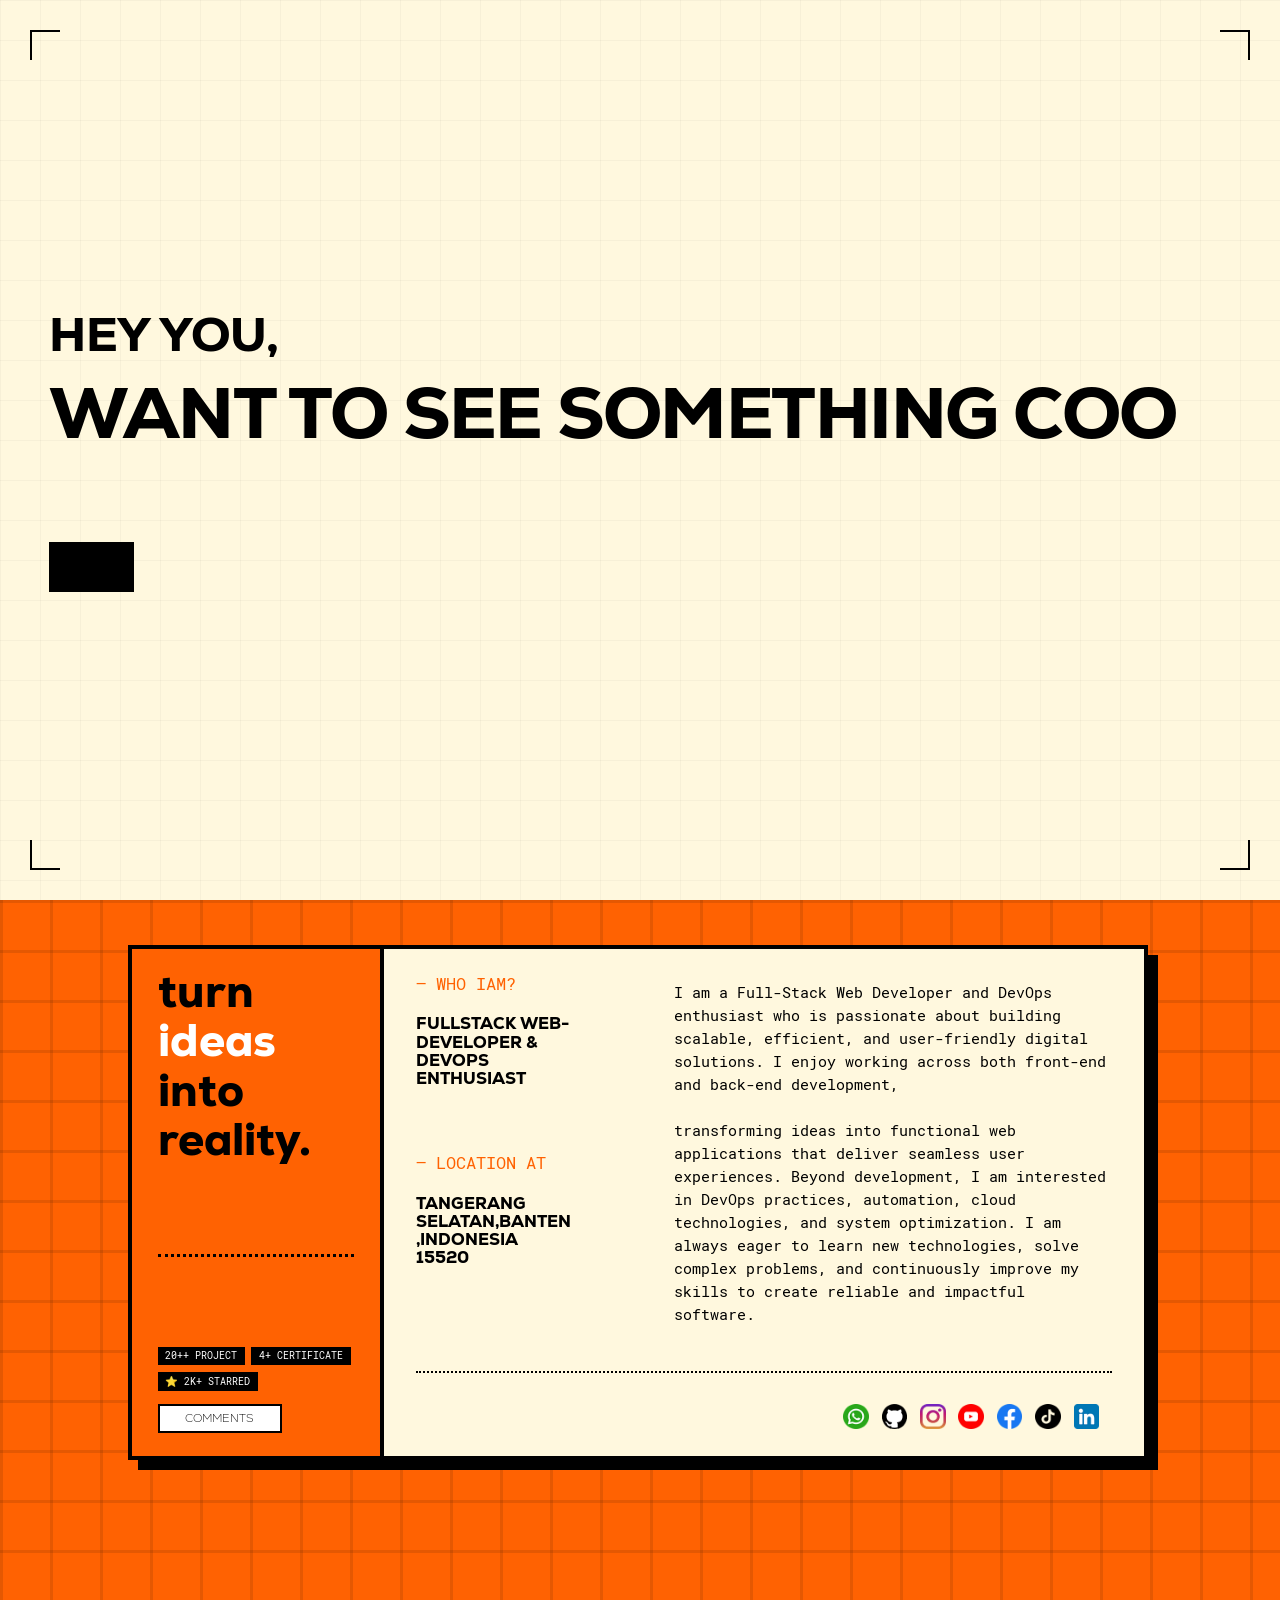
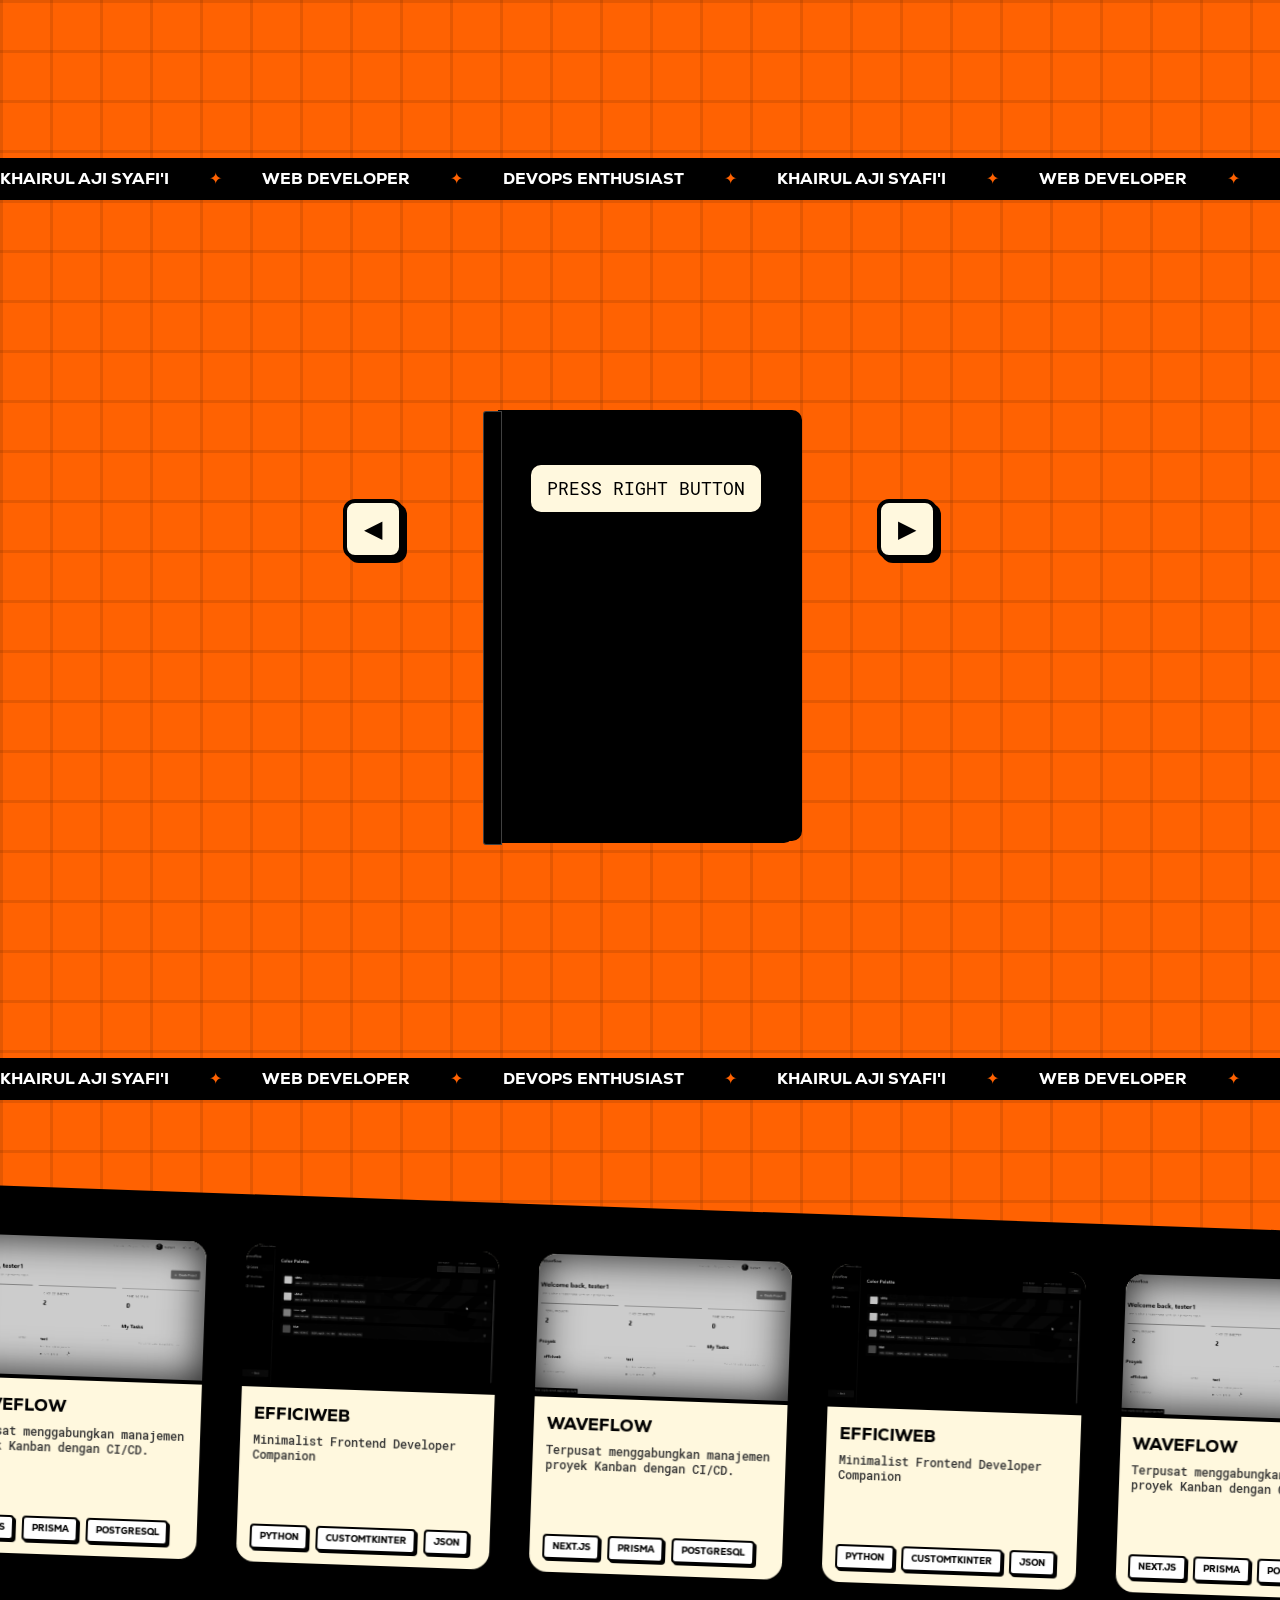
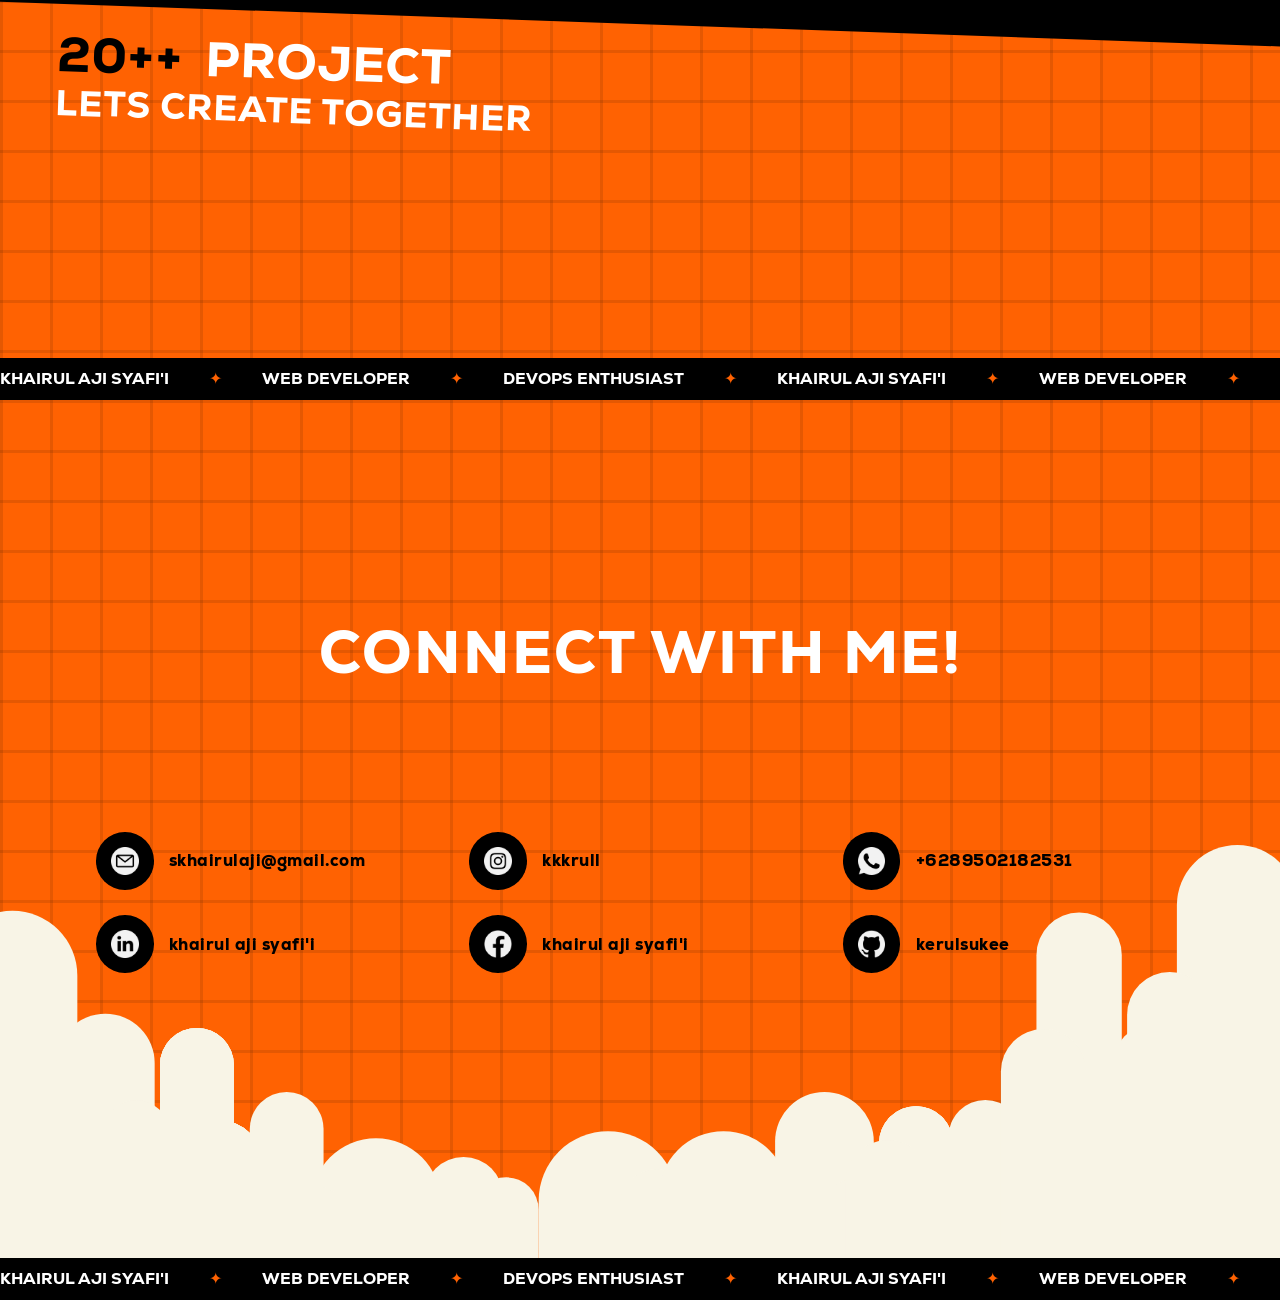
==== commit fb751f6a: "fix: responsive layout for mobile screens across all slides" ====
--- a/index.html
+++ b/index.html
@@ -31,8 +31,8 @@
     </button>
     <div id="neo-hamburger-menu" class="neo-hamburger-menu">
       <a href="#" id="toggle-dark-mode">DARK MODE</a>
-      <a href="#">LOGIN</a>
-      <a href="#">INFO</a>
+      <a href="#">LOGIN (COMING SOON)</a>
+      <a href="#">INFO (COMING SOON)</a>
     </div>
   </div>
     <!-- ===== ENTRANCE SPLASH SCREEN ===== -->
@@ -82,11 +82,15 @@
         <button class="close-hamburger" id="close-hamburger-btn">×</button>
       </div>
       <div class="hamburger-content">
+        <a href="#home" class="hamburger-link hamburger-jump">🏠 HOME</a>
+        <a href="#about" class="hamburger-link hamburger-jump">ℹ️ ABOUT</a>
+        <a href="#skills" class="hamburger-link hamburger-jump">💻 SKILLS</a>
+        <a href="#project" class="hamburger-link hamburger-jump">🚀 PROJECT</a>
+        <a href="#contact" class="hamburger-link hamburger-jump">📞 CONTACT</a>
         <a href="#" class="hamburger-link" id="theme-toggle">🌗 DARK MODE</a>
         <a href="javascript:void(0)" class="hamburger-link" id="hamburger-comment-btn">💬 COMMENTS</a>
-        <a href="#" class="hamburger-link">🔑 LOGIN</a>
-        <a href="#about" class="hamburger-link hamburger-jump">ℹ️ INFO</a>
-        <a href="#contact" class="hamburger-link hamburger-jump">📞 CONTACT</a>
+        <a href="#" class="hamburger-link">🔑 LOGIN (COMING SOON)</a>
+        <a href="#" class="hamburger-link">ℹ️ INFO (COMING SOON)</a>
       </div>
     </aside>
 
--- a/root.css
+++ b/root.css
@@ -48,6 +48,14 @@
   min-height: 600px;
   position: relative;
   overflow: hidden;
+  box-sizing: border-box;
+}
+
+@media (max-width: 768px) {
+  .slide {
+    height: auto;
+    min-height: 100vh;
+  }
 }
 
 .orange-grid-bg {
--- a/style.css
+++ b/style.css
@@ -465,6 +465,9 @@
   .neo-nav {
     display: none; /* Hide main nav on mobile */
   }
+  .neo-hamburger-wrapper {
+    display: none; /* Hide old hamburger on mobile */
+  }
   .neo-hamburger-btn {
     display: flex; /* Show hamburger on mobile */
   }
--- a/book.css
+++ b/book.css
@@ -317,6 +317,9 @@
 }
 
 @media (max-width: 768px) {
+  .left-buttonbook, .right-buttonbook {
+    display: none;
+  }
   .parent-book {
     width: 65vw;
   }
--- a/project.css
+++ b/project.css
@@ -338,3 +338,32 @@
   box-shadow: 6px 6px 0px var(--black, #000);
   background: var(--lavender, #c4b5fd);
 }
+
+@media (max-width: 768px) {
+  .project-card {
+    width: 160px;
+    height: 220px;
+    border-radius: 12px;
+    border-width: 3px;
+  }
+  .project-info {
+    padding: 1vh 2vw;
+    gap: 0.5vh;
+  }
+  .project-info h3 {
+    font-size: 13px;
+  }
+  .project-info p {
+    font-size: 9px;
+  }
+  .project-tech {
+    gap: 1vw;
+  }
+  .project-tech span {
+    font-size: 8px;
+    padding: 2px 5px;
+  }
+  .project-footer-tilted {
+    margin-top: -10vh;
+  }
+}
--- a/contact.css
+++ b/contact.css
@@ -105,9 +105,13 @@
 
 @media (max-width: 600px) {
   .contact-grid {
-    grid-template-columns: 1fr;
-    gap: 5vw;
-    margin-top: 8vw;
+    grid-template-columns: repeat(2, 1fr);
+    gap: 6vw 4vw;
+    margin-top: 10vh;
+  }
+  .contact-item {
+    flex-direction: column;
+    text-align: center;
   }
   .contact-mask {
     min-height: 50vh;
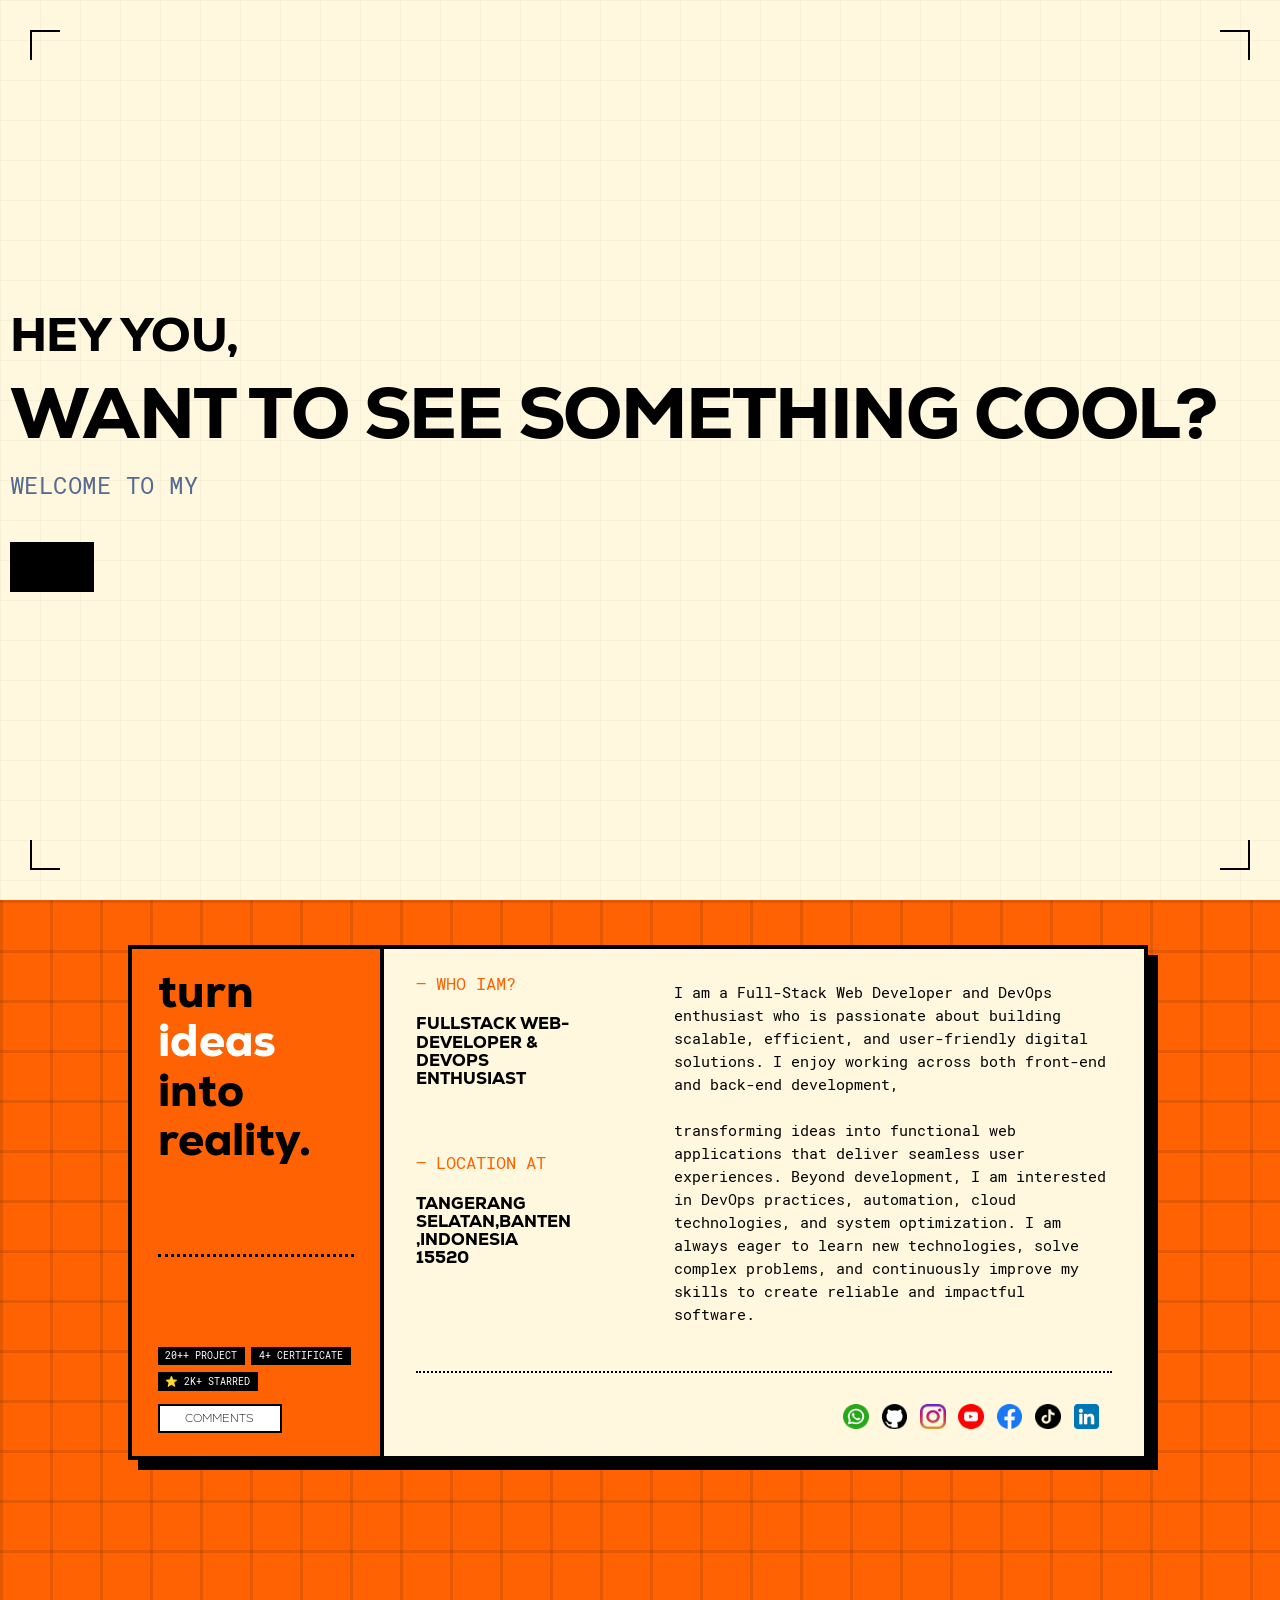
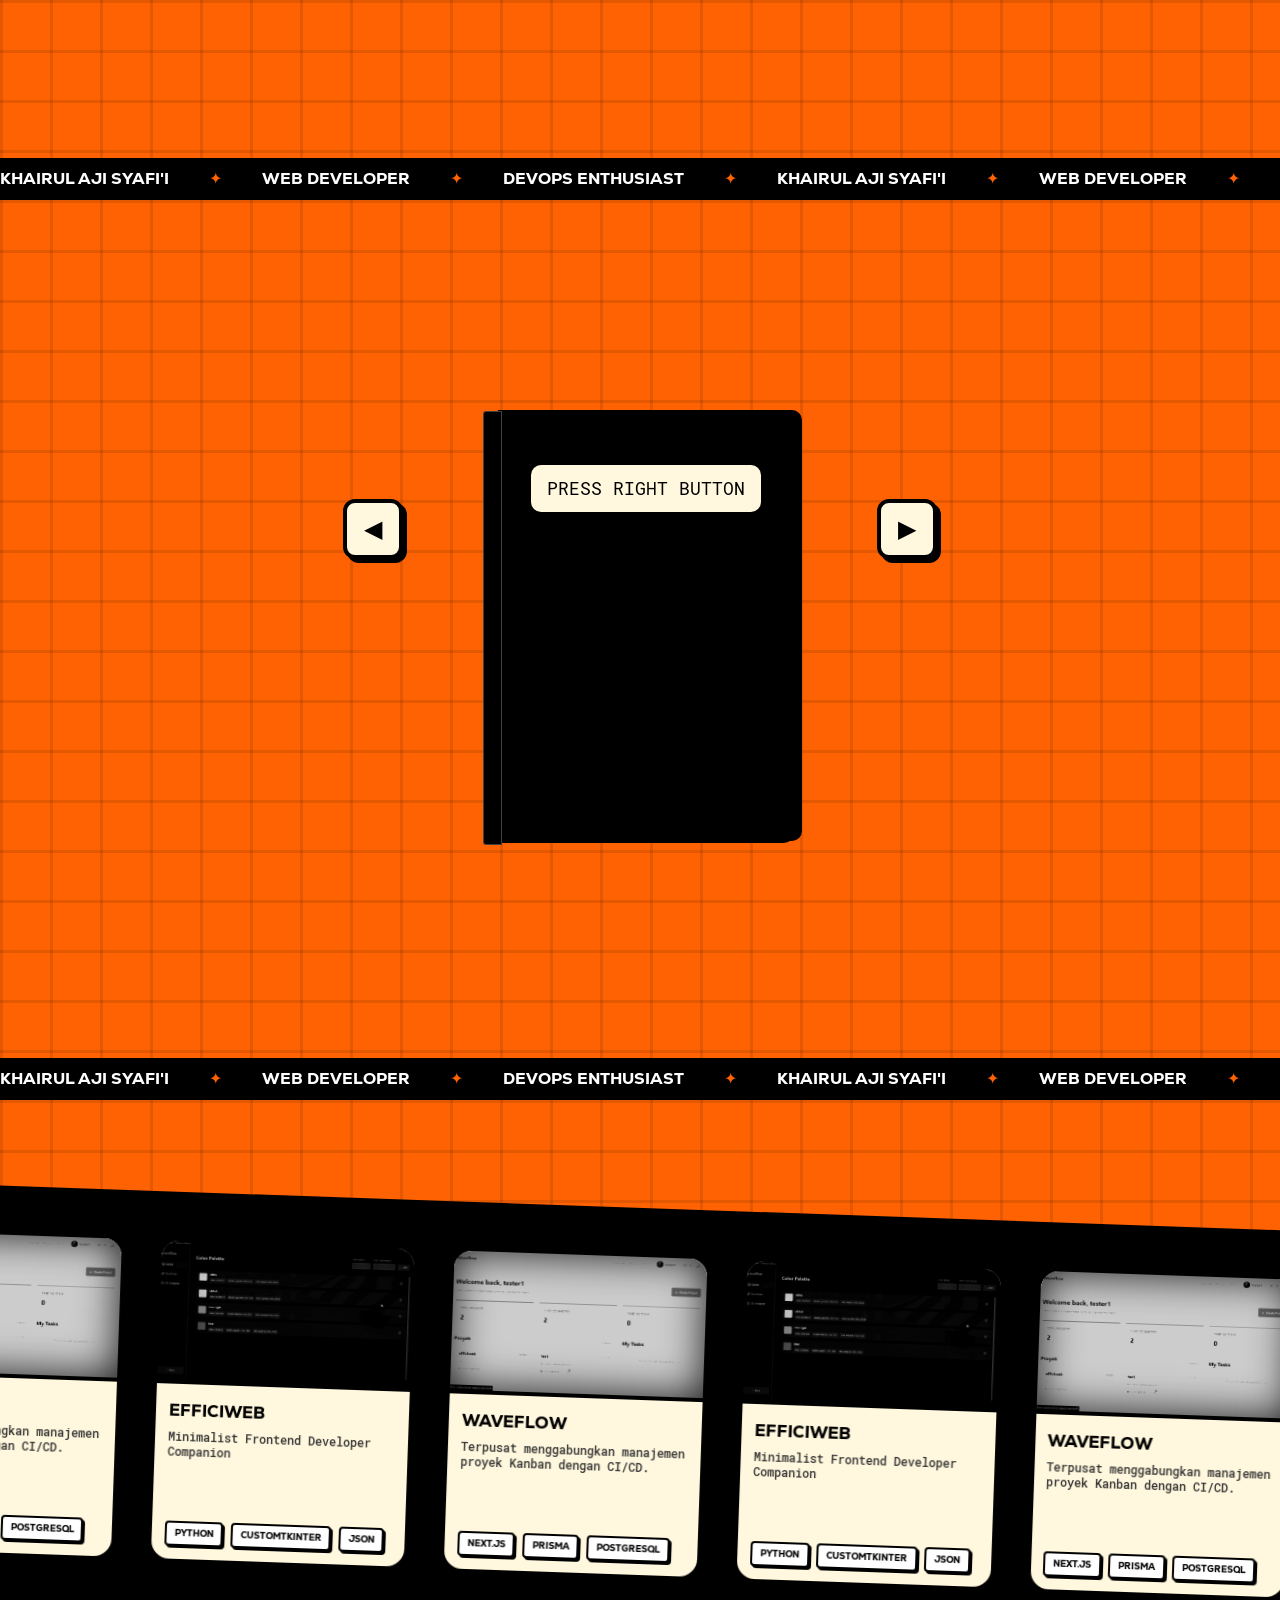
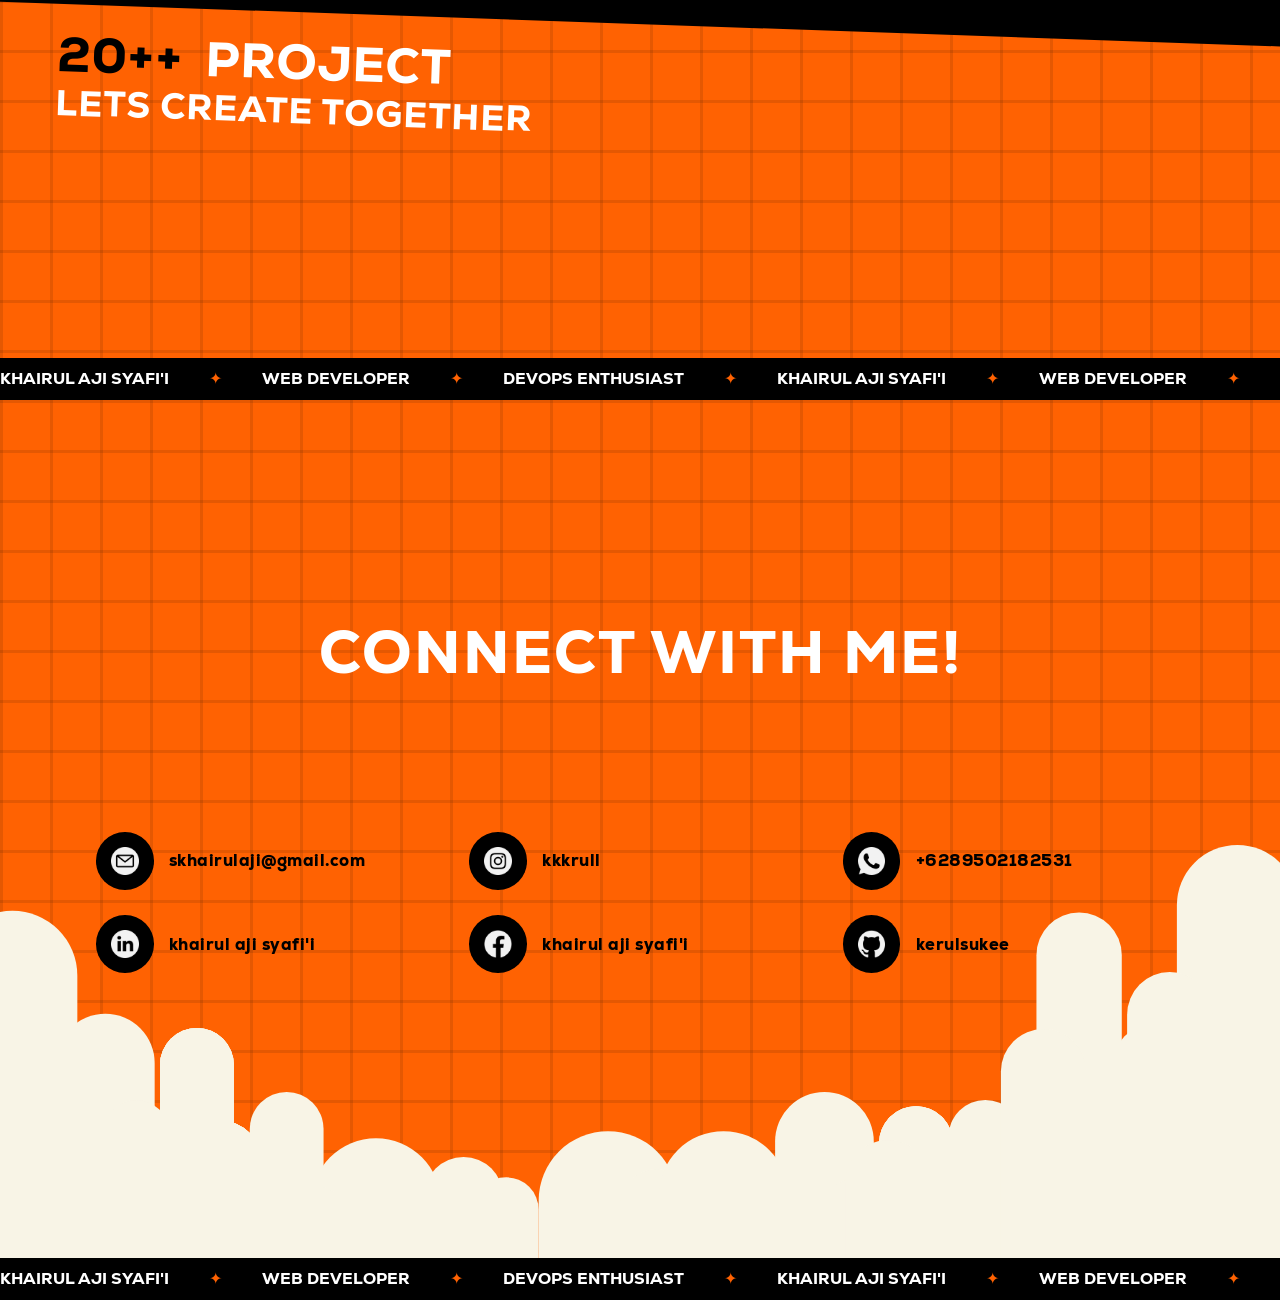
==== commit 165faf0c: "feat: display SWIPE TO OPEN on book cover for mobile devices" ====
--- a/index.html
+++ b/index.html
@@ -277,7 +277,7 @@
             <div class="cover-top">
               <div class="cover-front">
                 <div class="cover-content">
-                  <p>PRESS RIGHT BUTTON</p>
+                  <p><span class="desktop-text">PRESS RIGHT BUTTON</span><span class="mobile-text">SWIPE TO OPEN</span></p>
                 </div>
               </div>
 
--- a/style.css
+++ b/style.css
@@ -856,3 +856,25 @@
   background: var(--orange);
   color: var(--black);
 }
+
+@media (max-width: 768px) {
+  .neo-hamburger-wrapper {
+    display: none !important;
+  }
+}
+@media (min-width: 769px) {
+  .neo-hamburger-btn {
+    display: none !important;
+  }
+}
+
+@media (max-width: 768px) {
+  .neo-hamburger-wrapper {
+    display: none !important;
+  }
+}
+@media (min-width: 769px) {
+  .neo-hamburger-btn {
+    display: none !important;
+  }
+}
--- a/about.css
+++ b/about.css
@@ -223,43 +223,45 @@
   .about-card {
     flex-direction: column;
   }
-
+  .center-about {
+    padding: 0 5%;
+  }
   .center-about-left {
     width: 100%;
     border-right: none;
     border-bottom: 4px solid var(--black);
-    padding: 5vw;
-  }
-
+    padding: 6vw 4vw;
+  }
   .center-about-right {
     width: 100%;
-    padding: 5vw;
-  }
-
+    padding: 6vw 4vw;
+  }
   .hero-slogan {
-    font-size: 15vw;
-  }
-
+    font-size: 11vw;
+  }
   .tags {
     gap: 2vw;
   }
-
   .tag {
-    font-size: 12px;
-  }
-
-  .about-footer {
+    font-size: 10px;
+  }
+  .about-right-content {
     flex-direction: column;
-    align-items: center;
-    gap: 5vw;
-  }
-
+  }
+  .about-qa, .about-description {
+    width: 100%;
+  }
+  .about-qa {
+    gap: 3vh;
+  }
+  .about-description {
+    margin-top: 3vw;
+  }
   .social-pill {
-    padding: 2vw 4vw;
-  }
-
+    padding: 2vw 3vw;
+  }
   .social-icon {
-    width: 40px;
-    height: 40px;
-  }
-}
+    width: 25px;
+    height: 25px;
+  }
+}
--- a/book.css
+++ b/book.css
@@ -365,3 +365,15 @@
     height: clamp(34px, 10vw, 54px);
   }
 }
+
+.mobile-text {
+  display: none;
+}
+@media (max-width: 768px) {
+  .desktop-text {
+    display: none;
+  }
+  .mobile-text {
+    display: inline;
+  }
+}
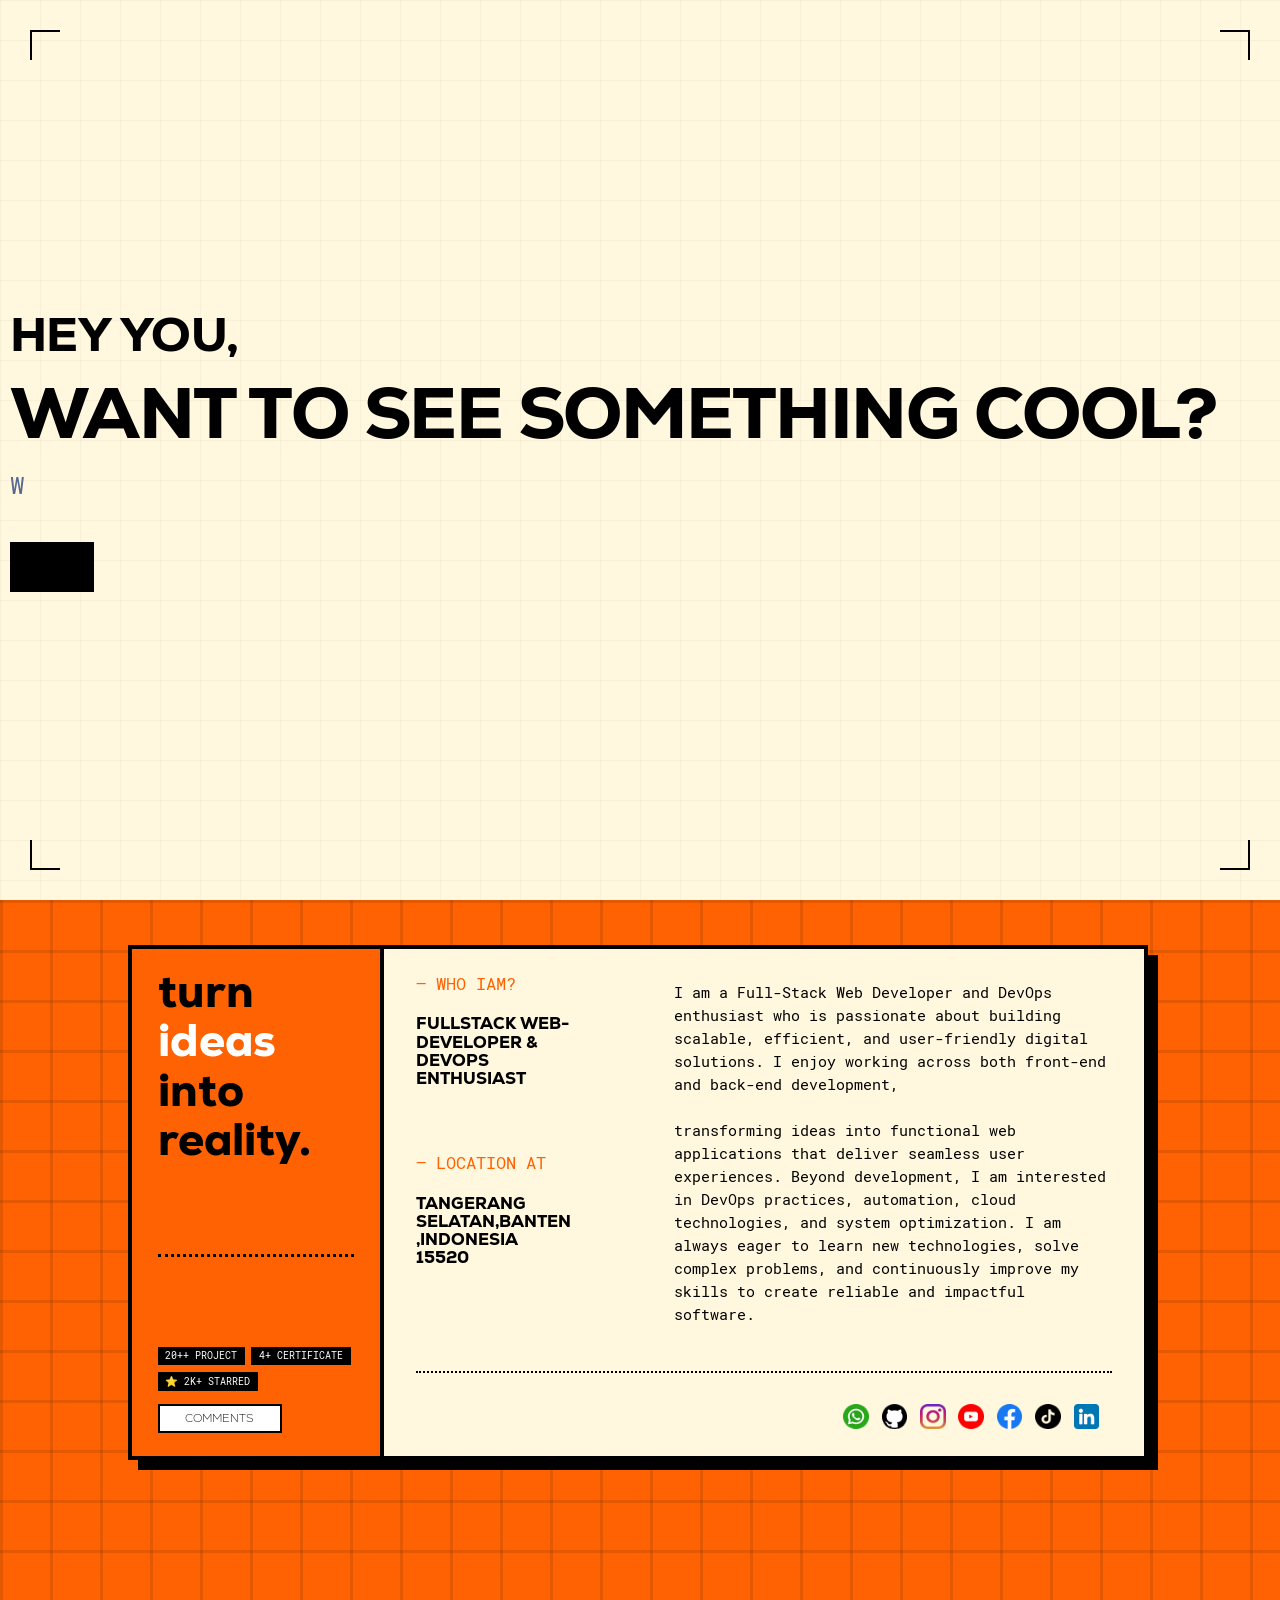
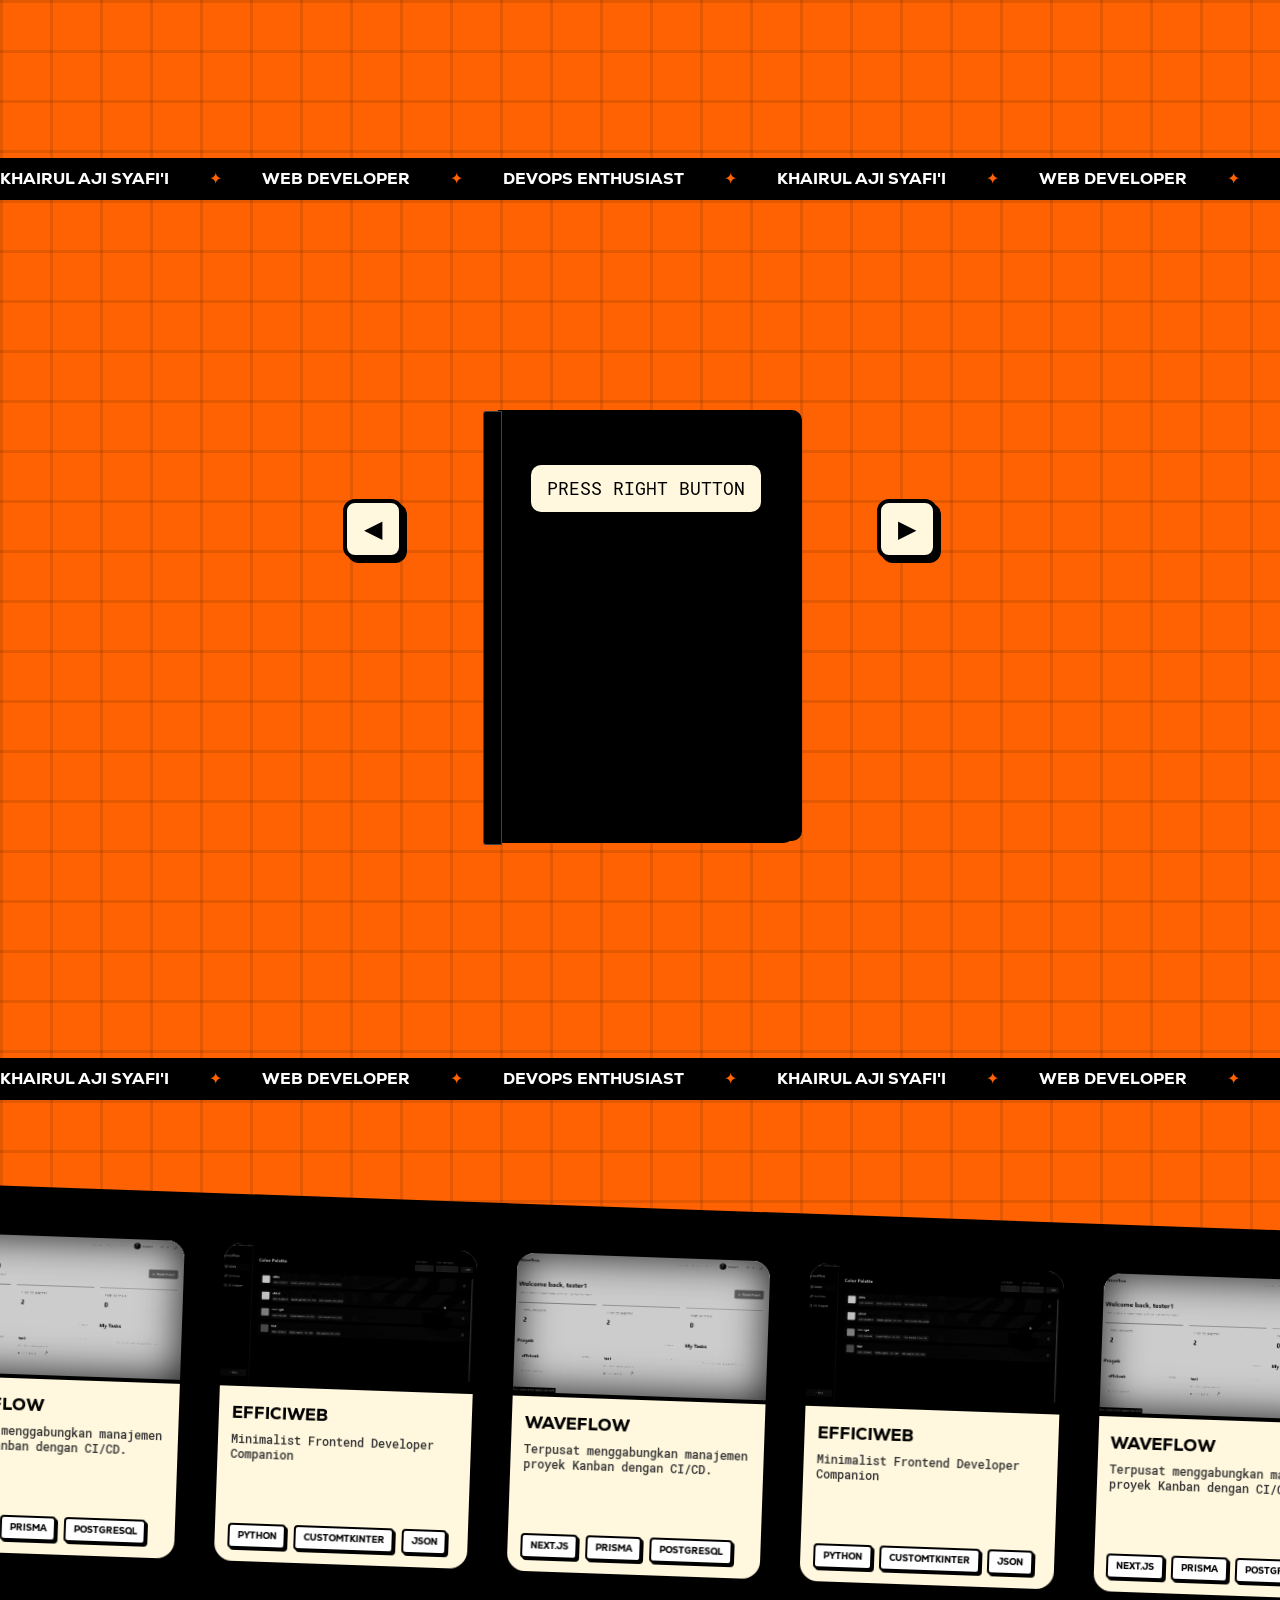
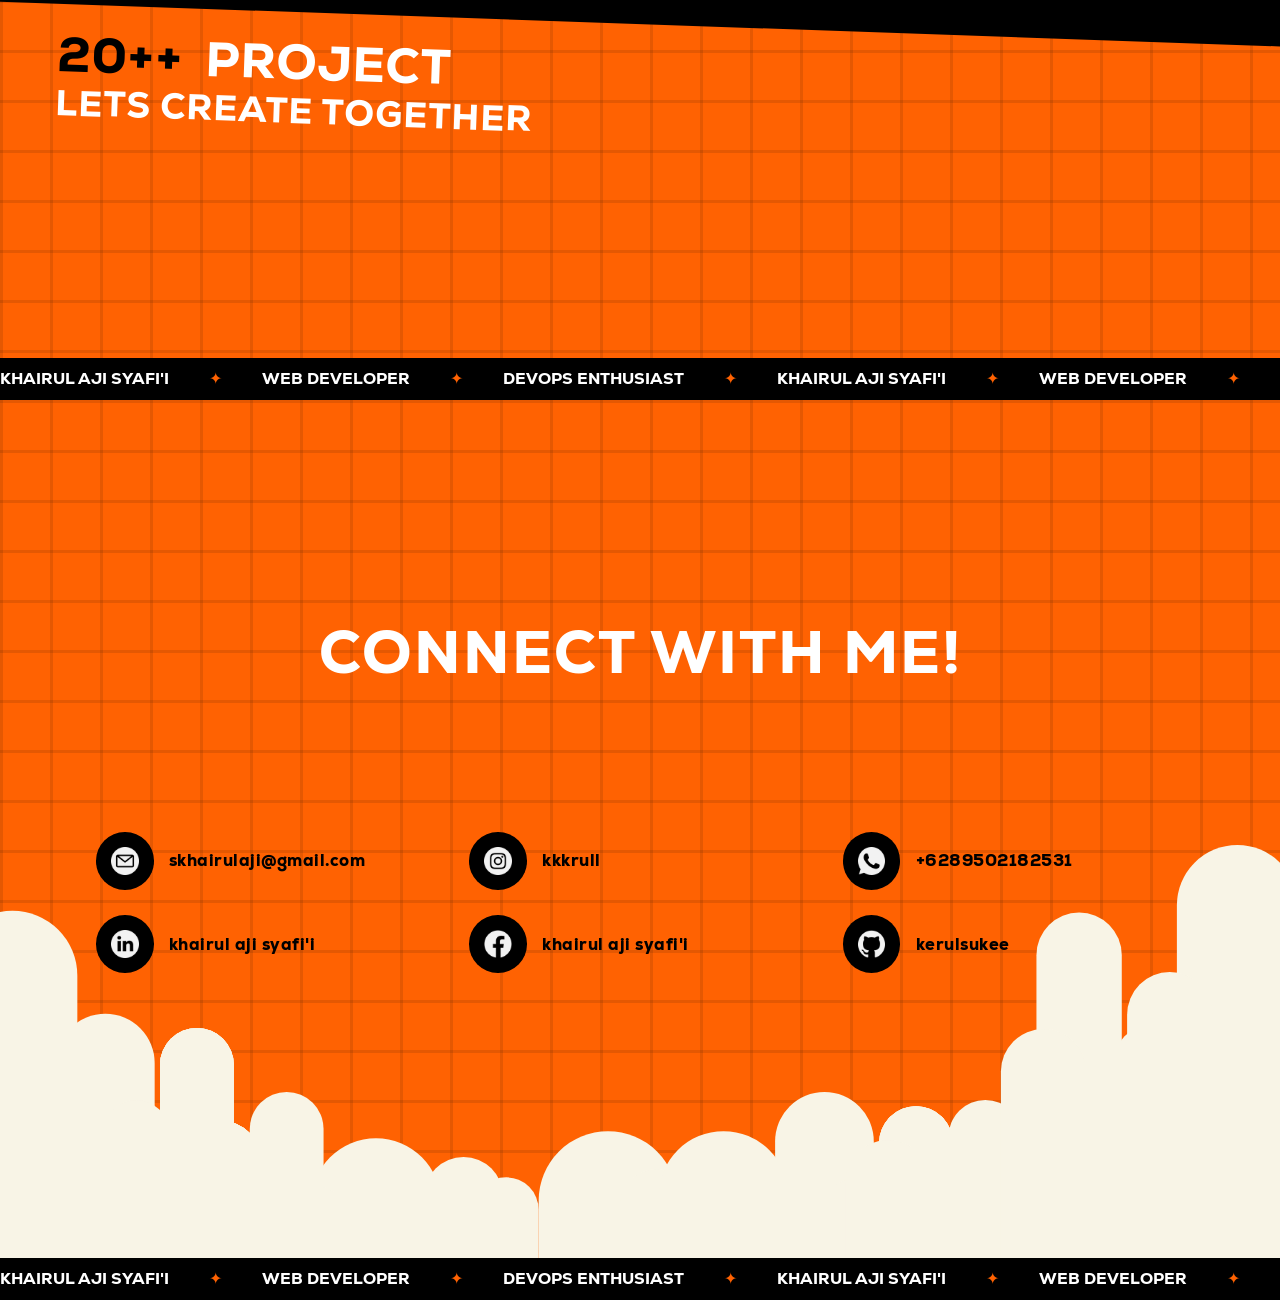
==== commit 52129c28: "fix: resolve mobile splash text alignment, remove hamburger emojis, and fix about card alignment" ====
--- a/index.html
+++ b/index.html
@@ -82,15 +82,15 @@
         <button class="close-hamburger" id="close-hamburger-btn">×</button>
       </div>
       <div class="hamburger-content">
-        <a href="#home" class="hamburger-link hamburger-jump">🏠 HOME</a>
-        <a href="#about" class="hamburger-link hamburger-jump">ℹ️ ABOUT</a>
-        <a href="#skills" class="hamburger-link hamburger-jump">💻 SKILLS</a>
-        <a href="#project" class="hamburger-link hamburger-jump">🚀 PROJECT</a>
-        <a href="#contact" class="hamburger-link hamburger-jump">📞 CONTACT</a>
+        <a href="#home" class="hamburger-link hamburger-jump">HOME</a>
+        <a href="#about" class="hamburger-link hamburger-jump">ABOUT</a>
+        <a href="#skills" class="hamburger-link hamburger-jump">SKILLS</a>
+        <a href="#project" class="hamburger-link hamburger-jump">PROJECT</a>
+        <a href="#contact" class="hamburger-link hamburger-jump">CONTACT</a>
         <a href="#" class="hamburger-link" id="theme-toggle">🌗 DARK MODE</a>
-        <a href="javascript:void(0)" class="hamburger-link" id="hamburger-comment-btn">💬 COMMENTS</a>
-        <a href="#" class="hamburger-link">🔑 LOGIN (COMING SOON)</a>
-        <a href="#" class="hamburger-link">ℹ️ INFO (COMING SOON)</a>
+        <a href="javascript:void(0)" class="hamburger-link" id="hamburger-comment-btn">COMMENTS</a>
+        <a href="#" class="hamburger-link">LOGIN (COMING SOON)</a>
+        <a href="#" class="hamburger-link">INFO (COMING SOON)</a>
       </div>
     </aside>
 
--- a/about.css
+++ b/about.css
@@ -224,16 +224,18 @@
     flex-direction: column;
   }
   .center-about {
-    padding: 0 5%;
+    padding-left: 5vw;
+    padding-right: calc(5vw + 10px); /* shadow offset */
   }
   .center-about-left {
     width: 100%;
-    border-right: none;
-    border-bottom: 4px solid var(--black);
+    border-right: 4px solid var(--black); /* reset */
     padding: 6vw 4vw;
   }
   .center-about-right {
     width: 100%;
+    margin-left: 0;
+    margin-top: -4px;
     padding: 6vw 4vw;
   }
   .hero-slogan {
--- a/splash.css
+++ b/splash.css
@@ -208,3 +208,14 @@
 .hero-cta .btn-3d:nth-child(2) {
   animation-delay: 2s;
 }
+
+@media (max-width: 768px) {
+  .splash-center {
+    align-items: center;
+    text-align: center;
+    padding: 0 20px;
+  }
+  .splash-line-1, .splash-line-2, .splash-line-3, .splash-line-4 {
+    text-align: center;
+  }
+}
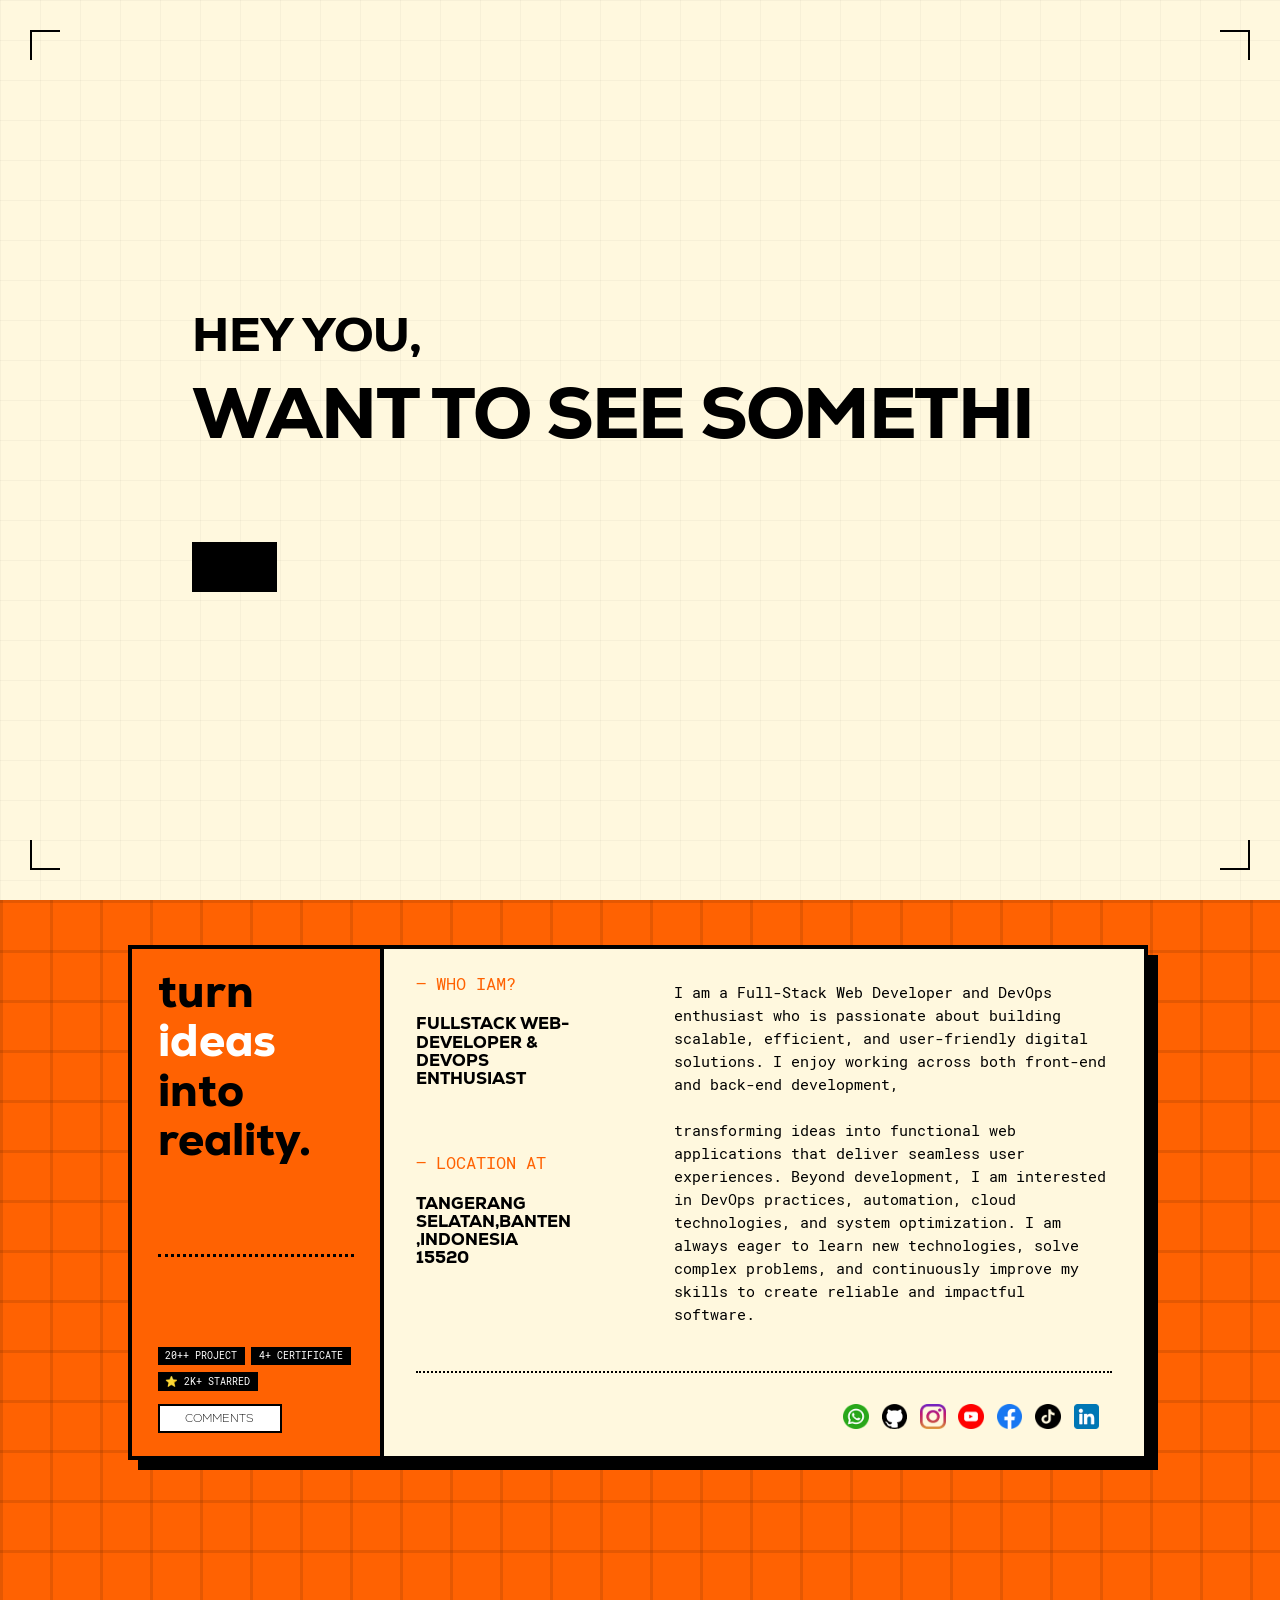
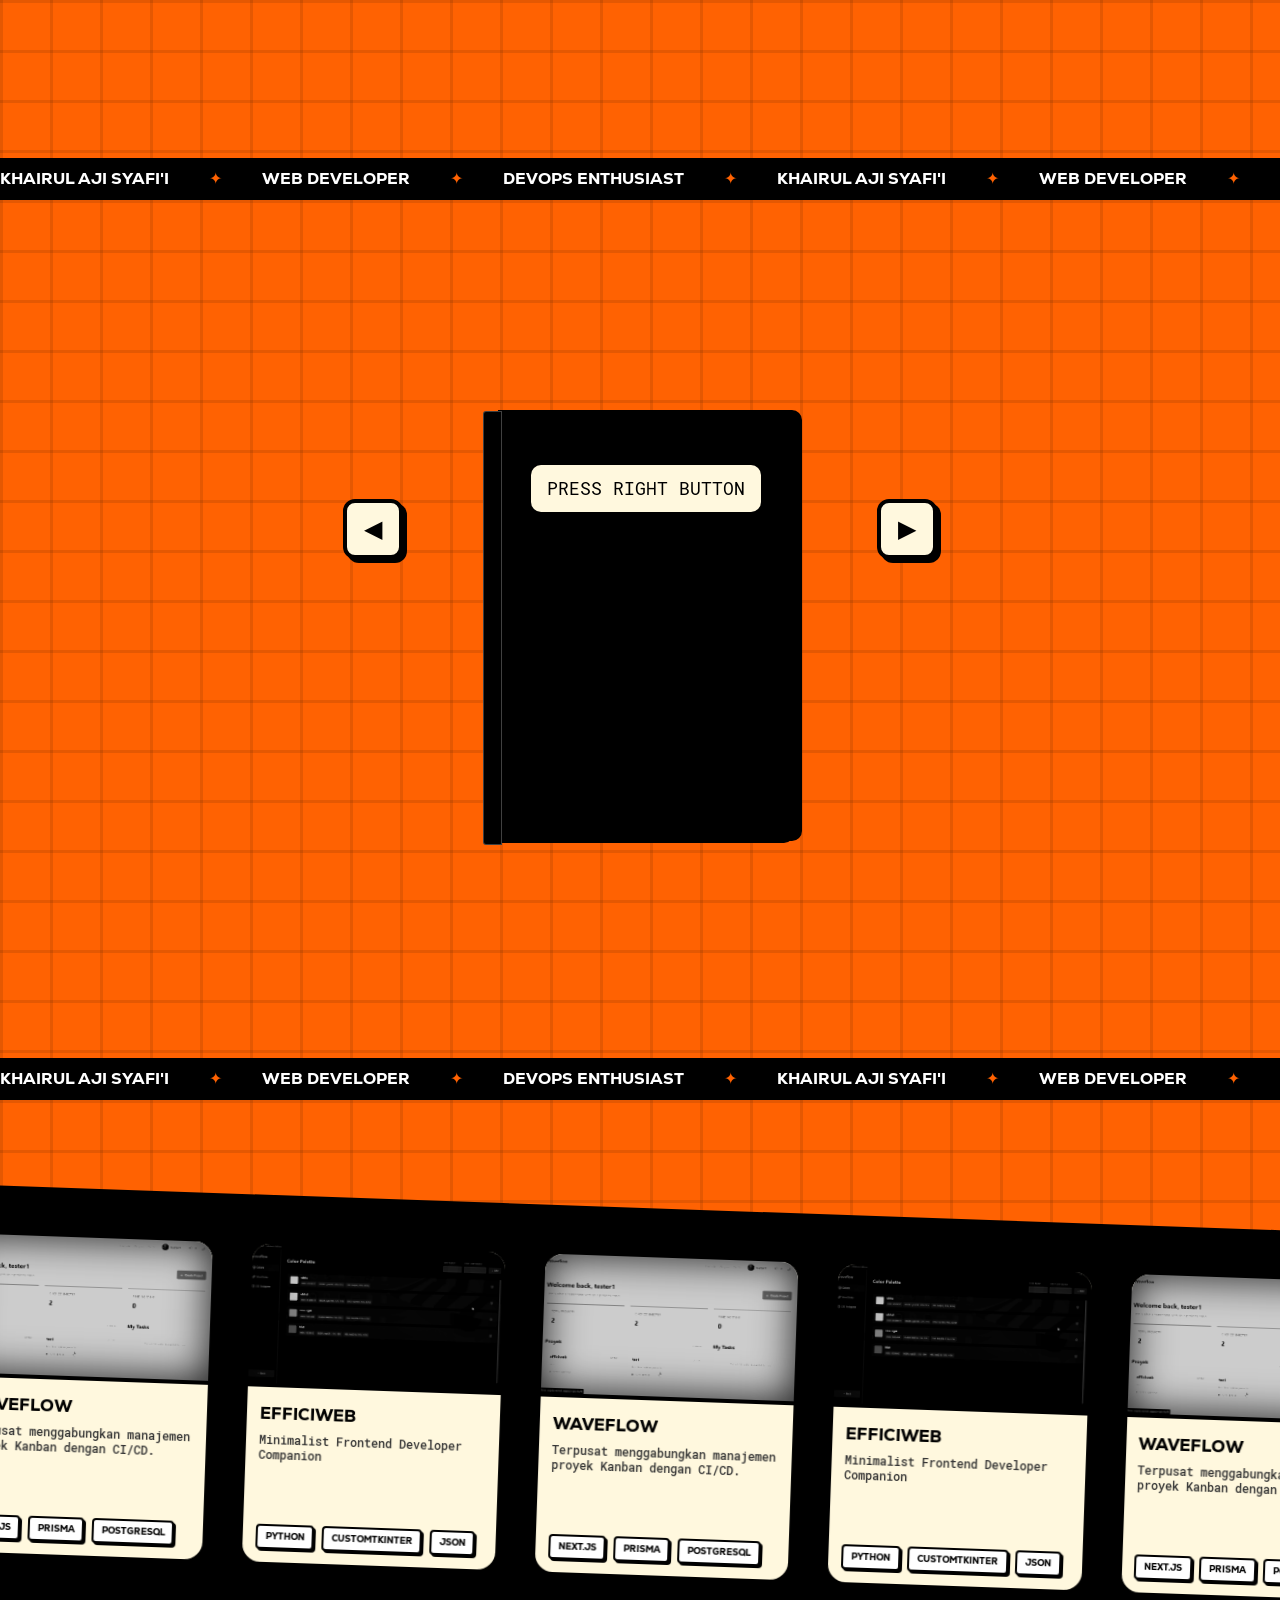
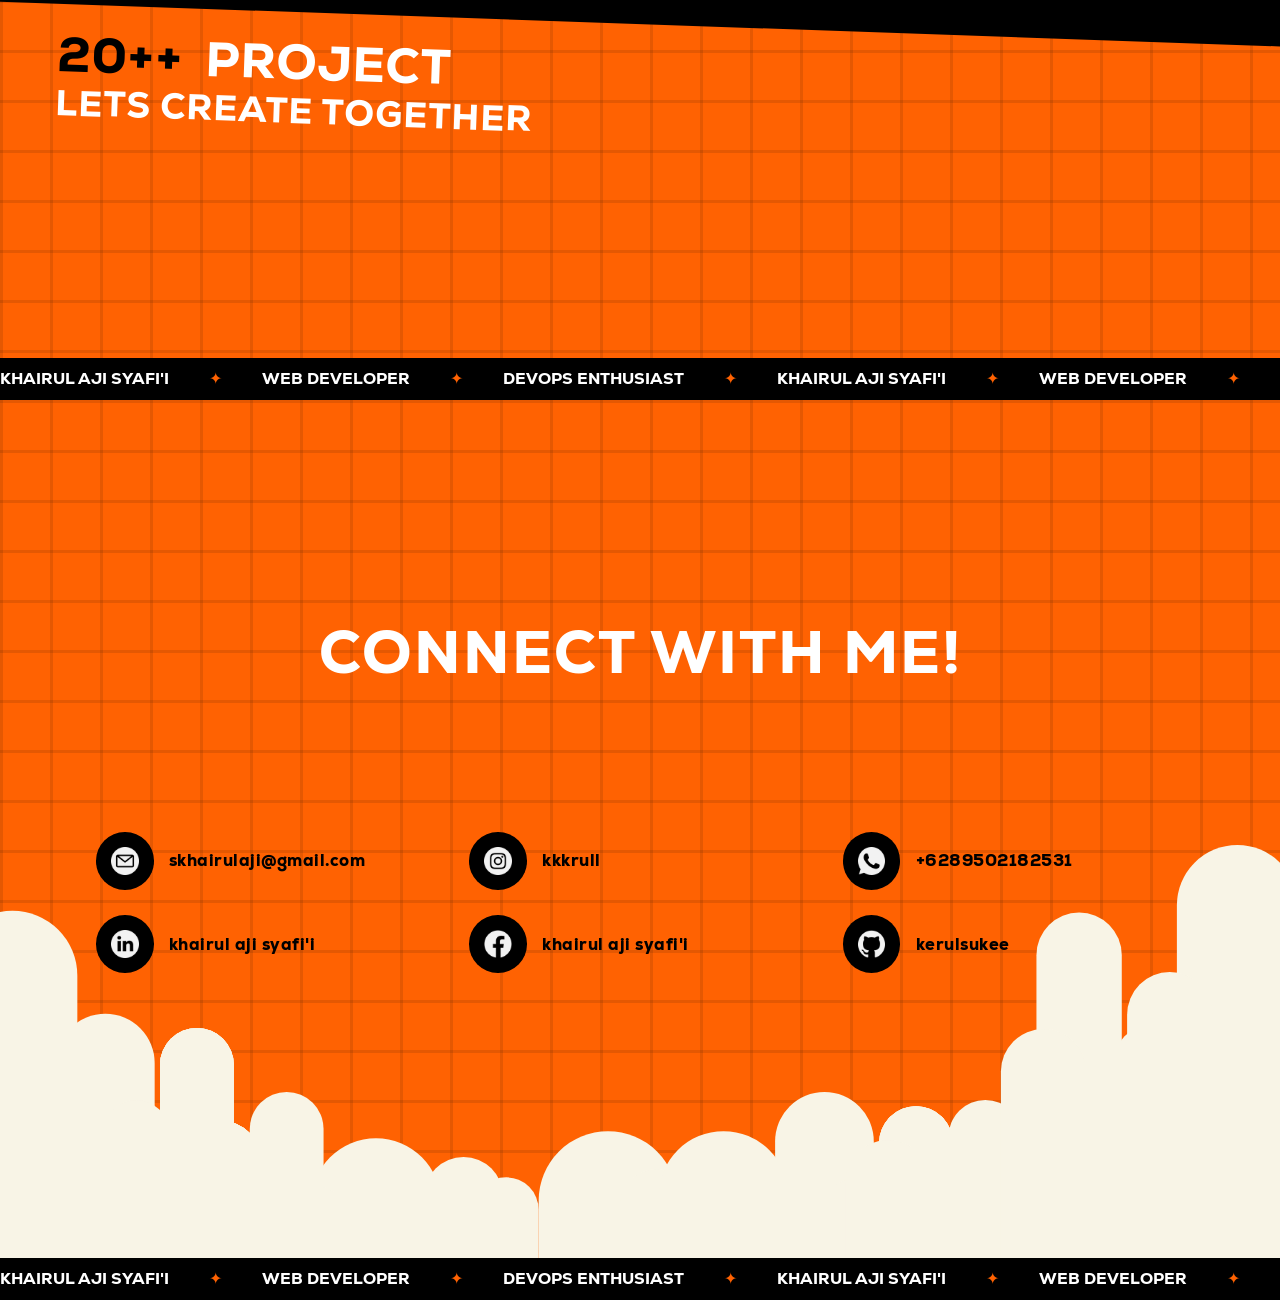
==== commit 1d6fd5c2: "fix: force marquee to be full bleed width" ====
--- a/index.html
+++ b/index.html
@@ -12,7 +12,6 @@
     <link rel="stylesheet" href="root.css?v=4" />
     <link rel="stylesheet" href="style.css?v=4" />
     <link rel="stylesheet" href="about.css?v=2" />
-    <link rel="stylesheet" href="responsive.css" />
     <link rel="stylesheet" href="book.css" />
     <link rel="stylesheet" href="project.css" />
     <link rel="stylesheet" href="contact.css" />
--- a/style.css
+++ b/style.css
@@ -237,7 +237,9 @@
 
 /* --- Marquee --- */
 .neo-marquee-container {
-  width: 100%;
+  width: 100vw;
+  margin-left: calc(-50vw + 50%);
+  margin-right: calc(-50vw + 50%);
   background: var(--black);
   color: var(--white);
   overflow: hidden;
--- a/about.css
+++ b/about.css
@@ -224,28 +224,30 @@
     flex-direction: column;
   }
   .center-about {
-    padding-left: 5vw;
-    padding-right: calc(5vw + 10px); /* shadow offset */
+    padding-left: 2%;
+    padding-right: calc(2% + 10px); /* shadow offset */
+    margin-top: 2vh;
   }
   .center-about-left {
     width: 100%;
     border-right: 4px solid var(--black); /* reset */
-    padding: 6vw 4vw;
+    padding: 4vw 3vw;
   }
   .center-about-right {
     width: 100%;
     margin-left: 0;
     margin-top: -4px;
-    padding: 6vw 4vw;
+    padding: 4vw 3vw;
   }
   .hero-slogan {
-    font-size: 11vw;
+    font-size: 8vw; /* much smaller */
   }
   .tags {
-    gap: 2vw;
+    gap: 1.5vw;
   }
   .tag {
-    font-size: 10px;
+    font-size: 8px;
+    padding: 0.5vw 1.5vw;
   }
   .about-right-content {
     flex-direction: column;
@@ -254,16 +256,25 @@
     width: 100%;
   }
   .about-qa {
-    gap: 3vh;
+    gap: 2vh;
+  }
+  .qa-item .question {
+    font-size: 10px;
+  }
+  .qa-item .answer {
+    font-size: 12px;
+  }
+  .about-description p {
+    font-size: 11px;
   }
   .about-description {
-    margin-top: 3vw;
+    margin-top: 2vw;
   }
   .social-pill {
     padding: 2vw 3vw;
   }
   .social-icon {
-    width: 25px;
-    height: 25px;
-  }
-}
+    width: 20px;
+    height: 20px;
+  }
+}
--- a/splash.css
+++ b/splash.css
@@ -213,9 +213,19 @@
   .splash-center {
     align-items: center;
     text-align: center;
-    padding: 0 20px;
-  }
-  .splash-line-1, .splash-line-2, .splash-line-3, .splash-line-4 {
+    width: 90%;
+    margin: 0 auto;
+  }
+  .splash-line-wrapper {
+    width: 100%;
     text-align: center;
-  }
-}
+    display: flex;
+    justify-content: center;
+  }
+  .splash-line {
+    text-align: center;
+  }
+  .splash-line-2 {
+    font-size: clamp(24px, 6vw, 40px); /* scale down on mobile so it doesn't wrap awkwardly */
+  }
+}
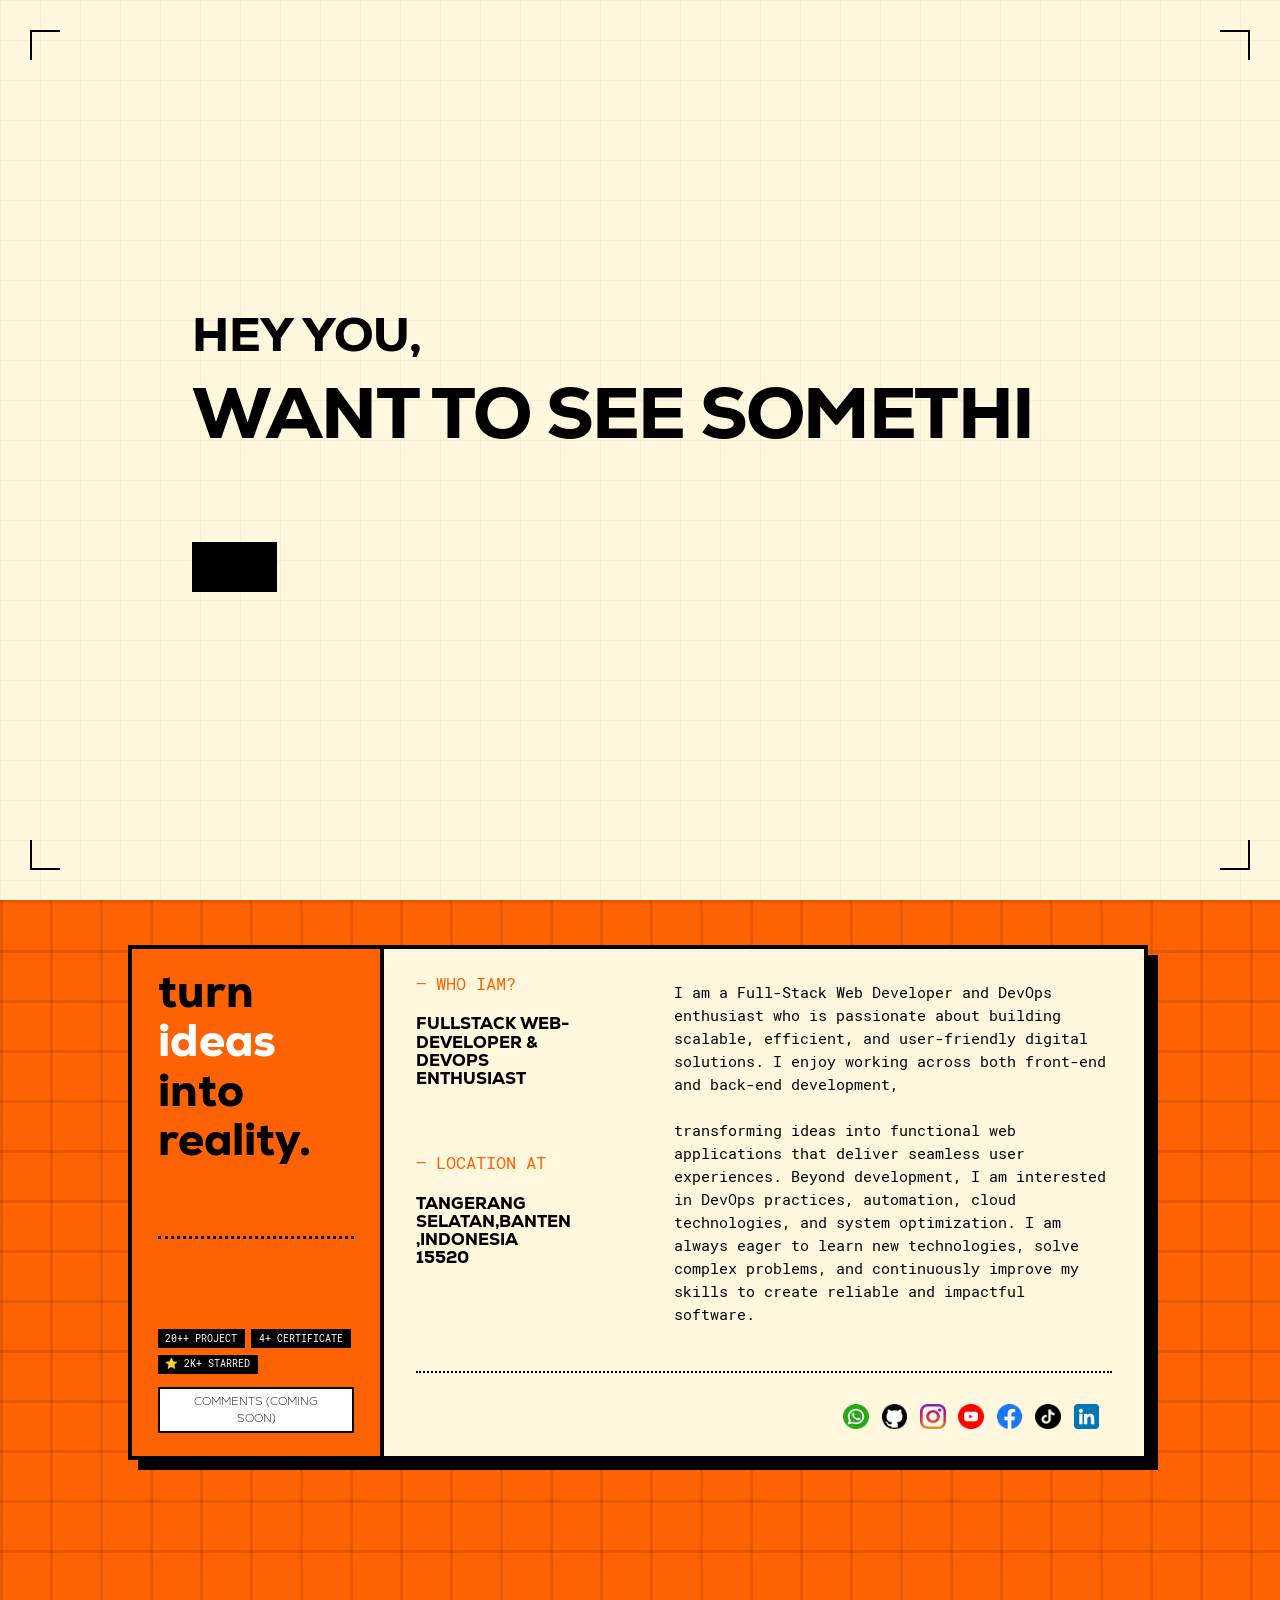
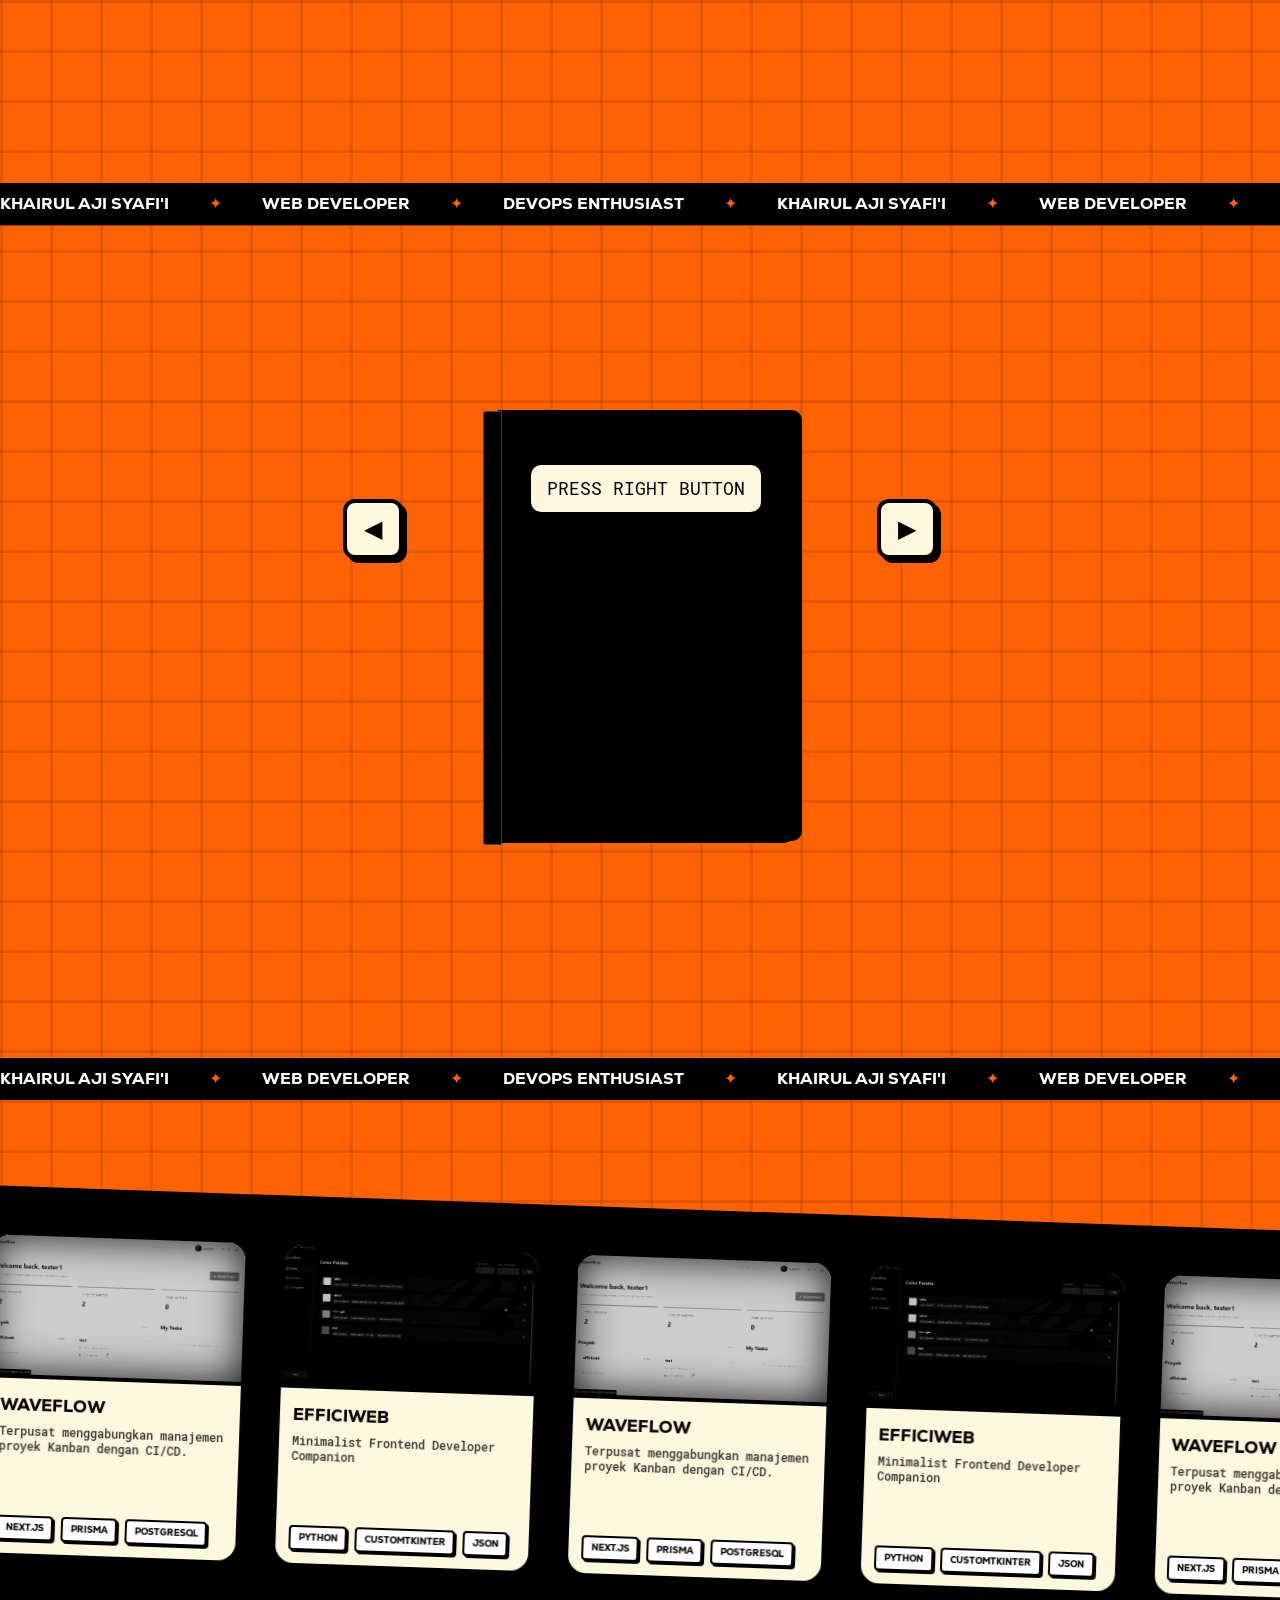
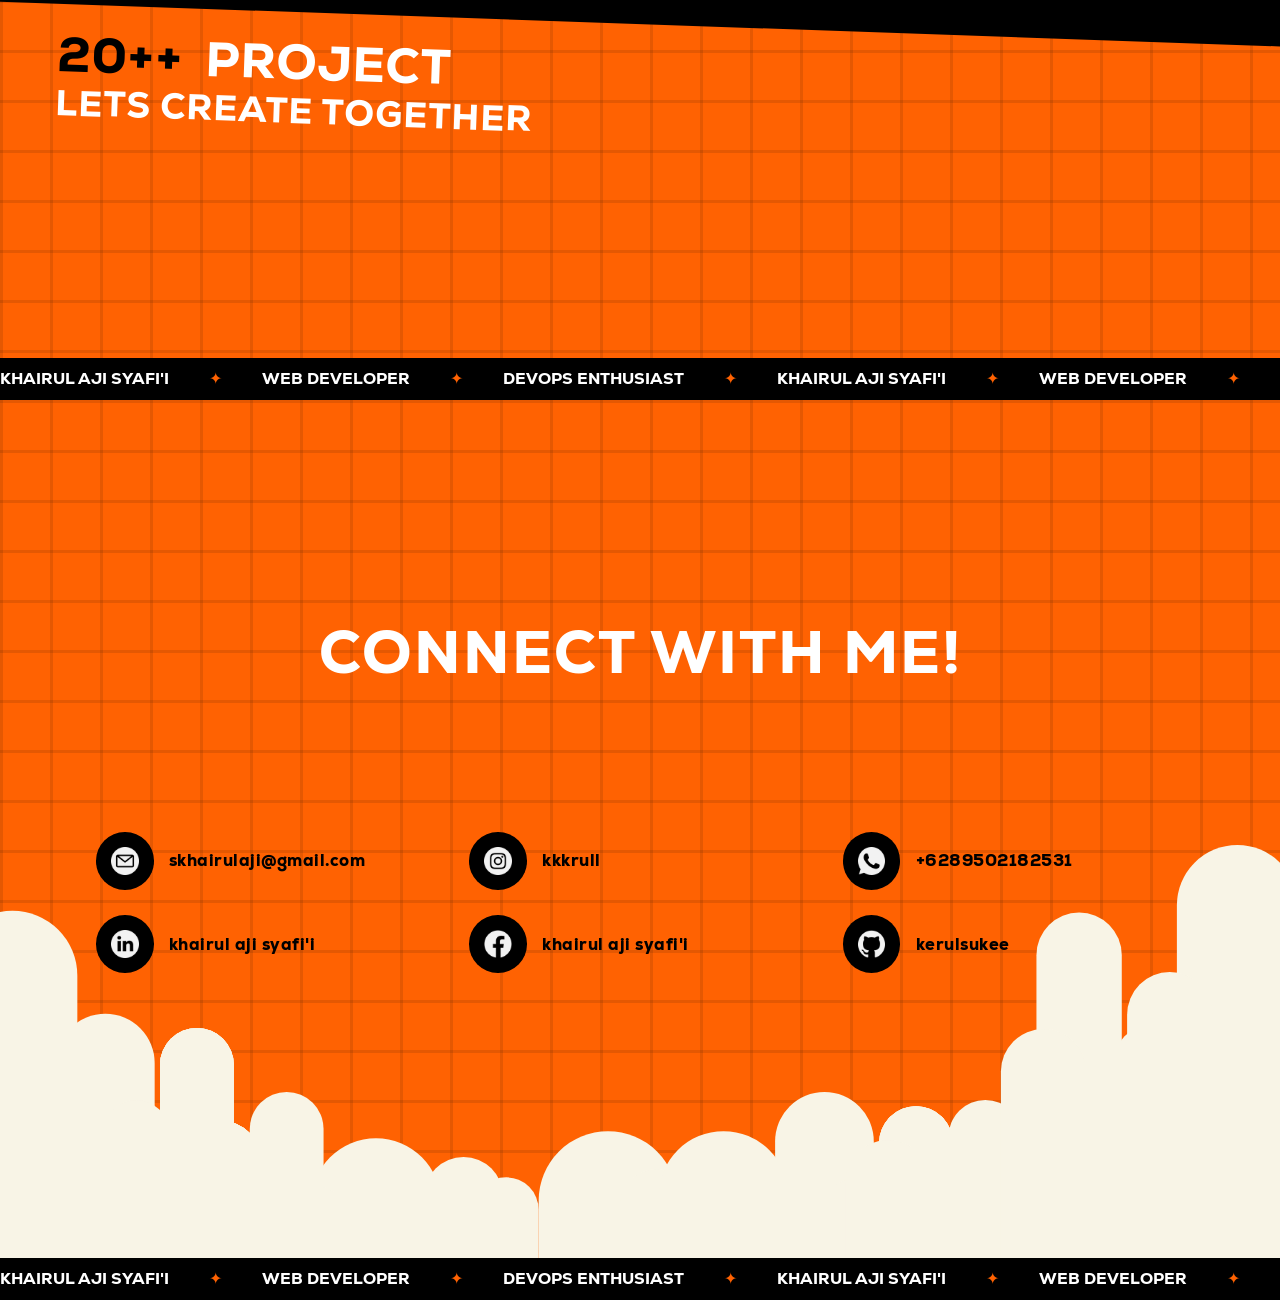
==== commit bedeb5c8: "feat: replace comment and login sections with coming soon page" ====
--- a/index.html
+++ b/index.html
@@ -87,7 +87,7 @@
         <a href="#project" class="hamburger-link hamburger-jump">PROJECT</a>
         <a href="#contact" class="hamburger-link hamburger-jump">CONTACT</a>
         <a href="#" class="hamburger-link" id="theme-toggle">🌗 DARK MODE</a>
-        <a href="javascript:void(0)" class="hamburger-link" id="hamburger-comment-btn">COMMENTS</a>
+        <a href="javascript:void(0)" class="hamburger-link" id="hamburger-comment-btn">COMMENTS (COMING SOON)</a>
         <a href="#" class="hamburger-link">LOGIN (COMING SOON)</a>
         <a href="#" class="hamburger-link">INFO (COMING SOON)</a>
       </div>
@@ -168,7 +168,7 @@
                 <span class="tag">4+ CERTIFICATE</span>
                 <span class="tag">⭐ 2K+ STARRED</span>
               </div>
-              <a href="javascript:void(0)" class="comment-button" id="openCommentsBtn" style="text-decoration: none; display: inline-block; text-align: center; box-sizing: border-box;">COMMENTS</a>
+              <a href="javascript:void(0)" class="comment-button" id="openCommentsBtn" style="text-decoration: none; display: inline-block; text-align: center; box-sizing: border-box;">COMMENTS (COMING SOON)</a>
             </div>
           </div>
           
@@ -689,124 +689,12 @@
 </section>
 
     <!-- Slide 6: Comments -->
-    <section class="slide slide-comments orange-grid-bg" id="comments" style="display: none;">
-      <a href="javascript:void(0)" class="back-btn" id="closeCommentsBtn">← BACK</a>
+    <section class="slide slide-comments orange-grid-bg" id="comments" style="display: none; justify-content: center; align-items: center; text-align: center; height: 100vh;">
+      <a href="javascript:void(0)" class="back-btn" id="closeCommentsBtn" style="position: absolute; top: 20px; left: 20px;">BACK</a>
       
-      <!-- Login Overlay -->
-      <div class="login-overlay" id="loginOverlay">
-        <div class="login-modal">
-          <h2>LOGIN TO COMMENT</h2>
-          <p>Join the discussion by logging in or continue as guest.</p>
-          
-          <!-- Email Login Form -->
-          <div class="email-login-form">
-            <input type="email" class="login-input" placeholder="Email Address" />
-            <input type="password" class="login-input" placeholder="Password" />
-            <button class="login-submit-btn" onclick="dismissLogin()">LOGIN</button>
-          </div>
-
-          <div class="login-divider">
-            <span>OR</span>
-          </div>
-
-          <!-- Social Login Buttons -->
-          <div class="login-buttons">
-            <button class="login-icon-btn fb-btn" title="Facebook" onclick="dismissLogin()">📘</button>
-            <button class="login-icon-btn github-btn" title="GitHub" onclick="dismissLogin()">🐙</button>
-            <button class="login-icon-btn google-btn" title="Google" onclick="dismissLogin()">🔴</button>
-            <button class="login-btn guest-btn" onclick="dismissLogin()">👤 GUEST</button>
-          </div>
-        </div>
-      </div>
-      
-      <div class="comments-container" id="commentsContainer">
-        <div class="comments-header">
-          <h2>142 Comments</h2>
-          <div class="sort-by">
-            <span class="sort-label">Sort by:</span>
-            <select class="sort-select">
-              <option>Top Comments</option>
-              <option>Newest First</option>
-            </select>
-          </div>
-        </div>
-
-        <!-- Add Comment Input (YouTube style) -->
-        <div class="comment-input-row">
-          <div class="comment-avatar" style="background-image: url('assets/image/me.png'); background-size: cover; background-position: top;"></div>
-          <div class="comment-input-wrapper">
-            <input type="text" class="youtube-input" placeholder="Add a comment..." />
-            <div class="comment-input-actions">
-              <button class="cancel-btn">CANCEL</button>
-              <button class="submit-btn">COMMENT</button>
-            </div>
-          </div>
-        </div>
-
-        <!-- Comments List -->
-        <div class="comments-list">
-          
-          <!-- Comment Thread 1 -->
-          <div class="comment-thread">
-            <div class="comment-box">
-              <div class="comment-avatar" style="background-color: var(--blue);"></div>
-              <div class="comment-content">
-                <div class="comment-meta">
-                  <span class="comment-author">ALICE</span>
-                  <span class="comment-badge">GUEST</span>
-                  <span class="comment-date">2 hours ago</span>
-                </div>
-                <p class="comment-text">This portfolio is fire! Love the retro brutalist vibe. The CSS animations are super smooth and I really like the layout. Reminds me of old school forums but with a modern twist.</p>
-                <div class="comment-actions">
-                  <button class="comment-action-btn">👍 <span class="action-count">12</span></button>
-                  <button class="comment-action-btn">👎</button>
-                  <button class="comment-action-btn reply-btn">REPLY</button>
-                </div>
-              </div>
-            </div>
-
-            <!-- Nested Reply -->
-            <div class="comment-replies">
-              <div class="comment-box reply-box">
-                <div class="comment-avatar" style="background-image: url('assets/image/me.png'); background-size: cover; background-position: top;"></div>
-                <div class="comment-content">
-                  <div class="comment-meta">
-                    <span class="comment-author">KHAIRUL AJI</span>
-                    <span class="comment-badge dev-badge">DEVELOPER</span>
-                    <span class="comment-date">1 hour ago</span>
-                  </div>
-                  <p class="comment-text">Thanks Alice! I spent a lot of time tweaking the CSS to get that exact brutalist feel. Glad you noticed the smooth animations!</p>
-                  <div class="comment-actions">
-                    <button class="comment-action-btn">👍 <span class="action-count">45</span></button>
-                    <button class="comment-action-btn">👎</button>
-                    <button class="comment-action-btn reply-btn">REPLY</button>
-                  </div>
-                </div>
-              </div>
-            </div>
-          </div>
-          
-          <!-- Comment Thread 2 -->
-          <div class="comment-thread">
-            <div class="comment-box">
-              <div class="comment-avatar" style="background-color: var(--lavender);"></div>
-              <div class="comment-content">
-                <div class="comment-meta">
-                  <span class="comment-author">BOB_THE_BUILDER</span>
-                  <span class="comment-badge">MEMBER</span>
-                  <span class="comment-date">1 day ago</span>
-                </div>
-                <p class="comment-text">Wow, the UI is really unique. Great job on the CSS! Do you plan on adding a backend to this comment section?</p>
-                <div class="comment-actions">
-                  <button class="comment-action-btn">👍 <span class="action-count">3</span></button>
-                  <button class="comment-action-btn">👎</button>
-                  <button class="comment-action-btn reply-btn">REPLY</button>
-                </div>
-              </div>
-            </div>
-          </div>
-
-        </div>
+      <div class="coming-soon-container">
+        <h1 style="font-family: var(--font-nexa); font-size: clamp(40px, 8vw, 80px); color: var(--black); text-shadow: 4px 4px 0px var(--white); margin-bottom: 20px;">COMING SOON</h1>
+        <p style="font-family: var(--font-roboto); font-size: clamp(16px, 3vw, 24px); font-weight: bold; background: var(--black); color: var(--white); padding: 10px 20px; display: inline-block; border-radius: 8px;">THE COMMENTS & LOGIN FEATURE IS UNDER DEVELOPMENT</p>
       </div>
     </section>
 
--- a/about.css
+++ b/about.css
@@ -278,3 +278,14 @@
     height: 20px;
   }
 }
+
+/* Make marquee sit on the border between slide 2 and 3 */
+.slide-about {
+  overflow: visible !important;
+  z-index: 50;
+}
+.slide-about .about-footer {
+  transform: translateY(60%);
+  position: relative;
+  z-index: 60;
+}
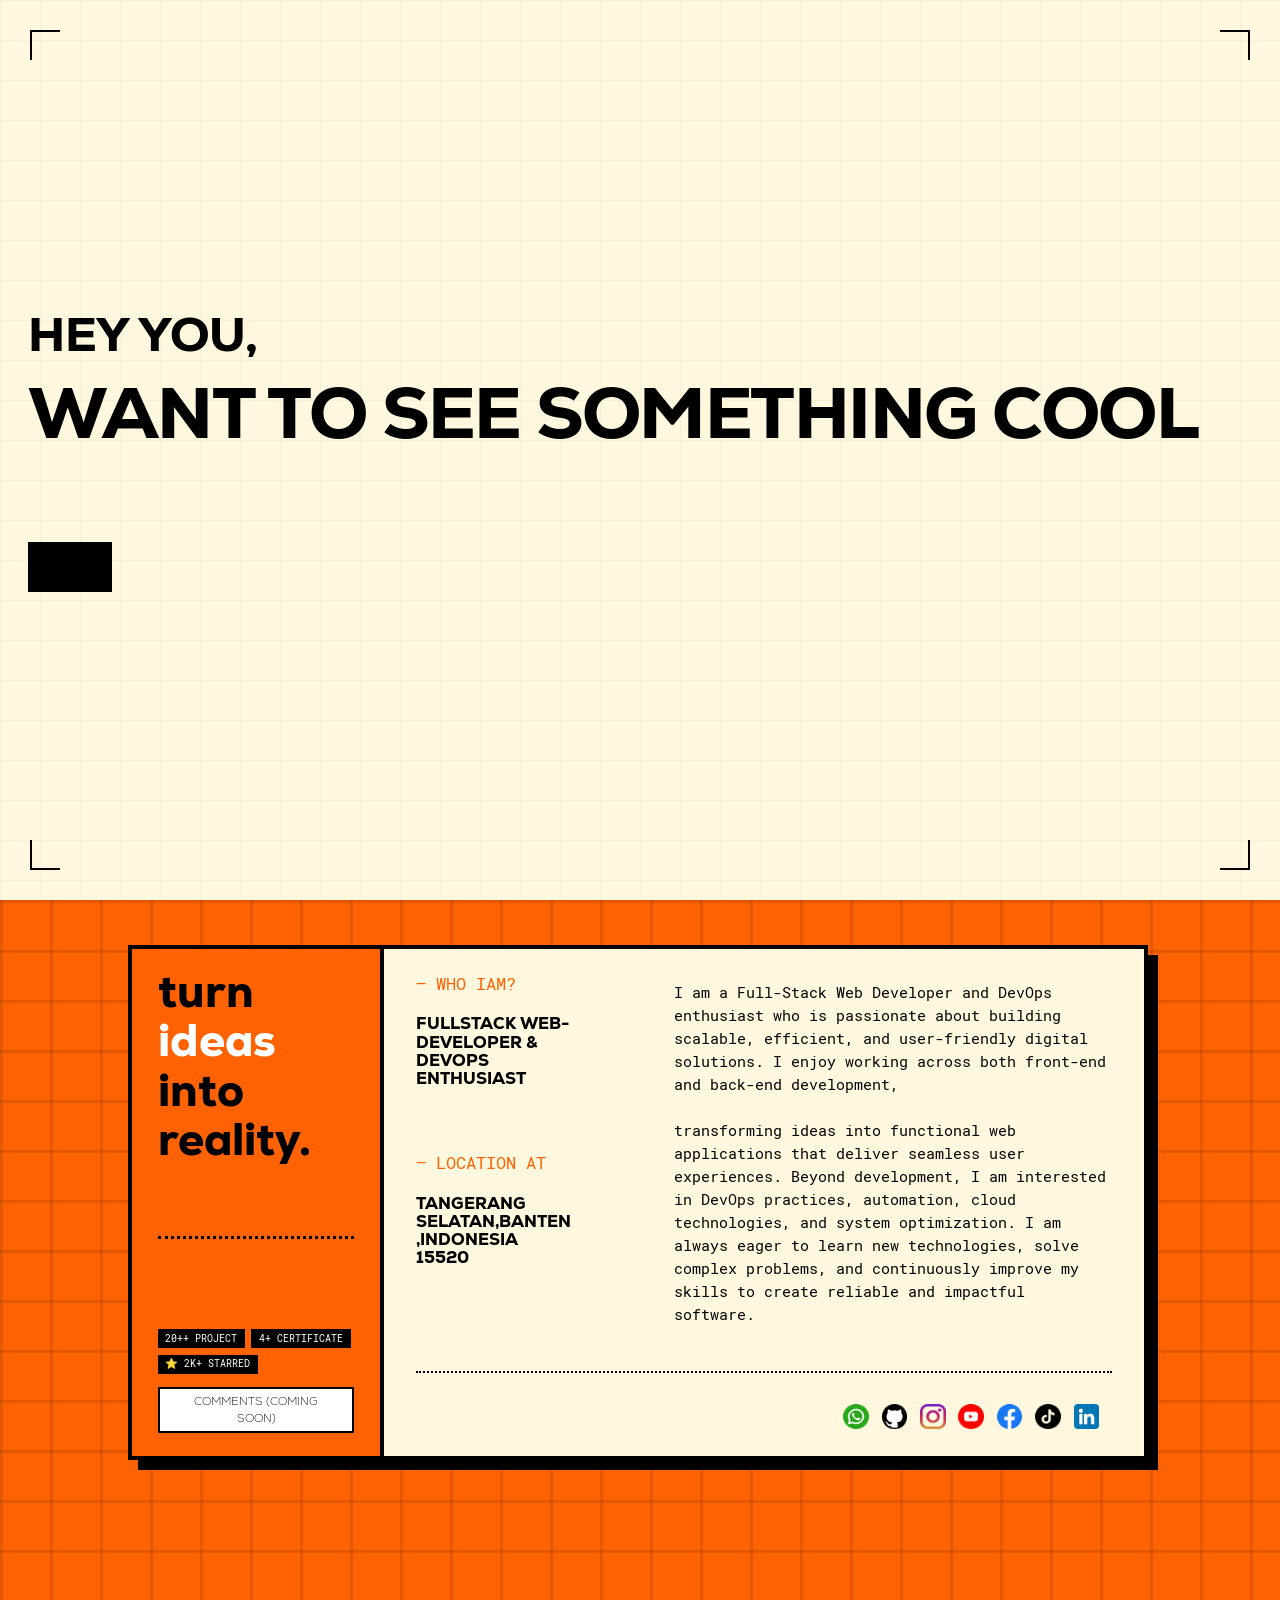
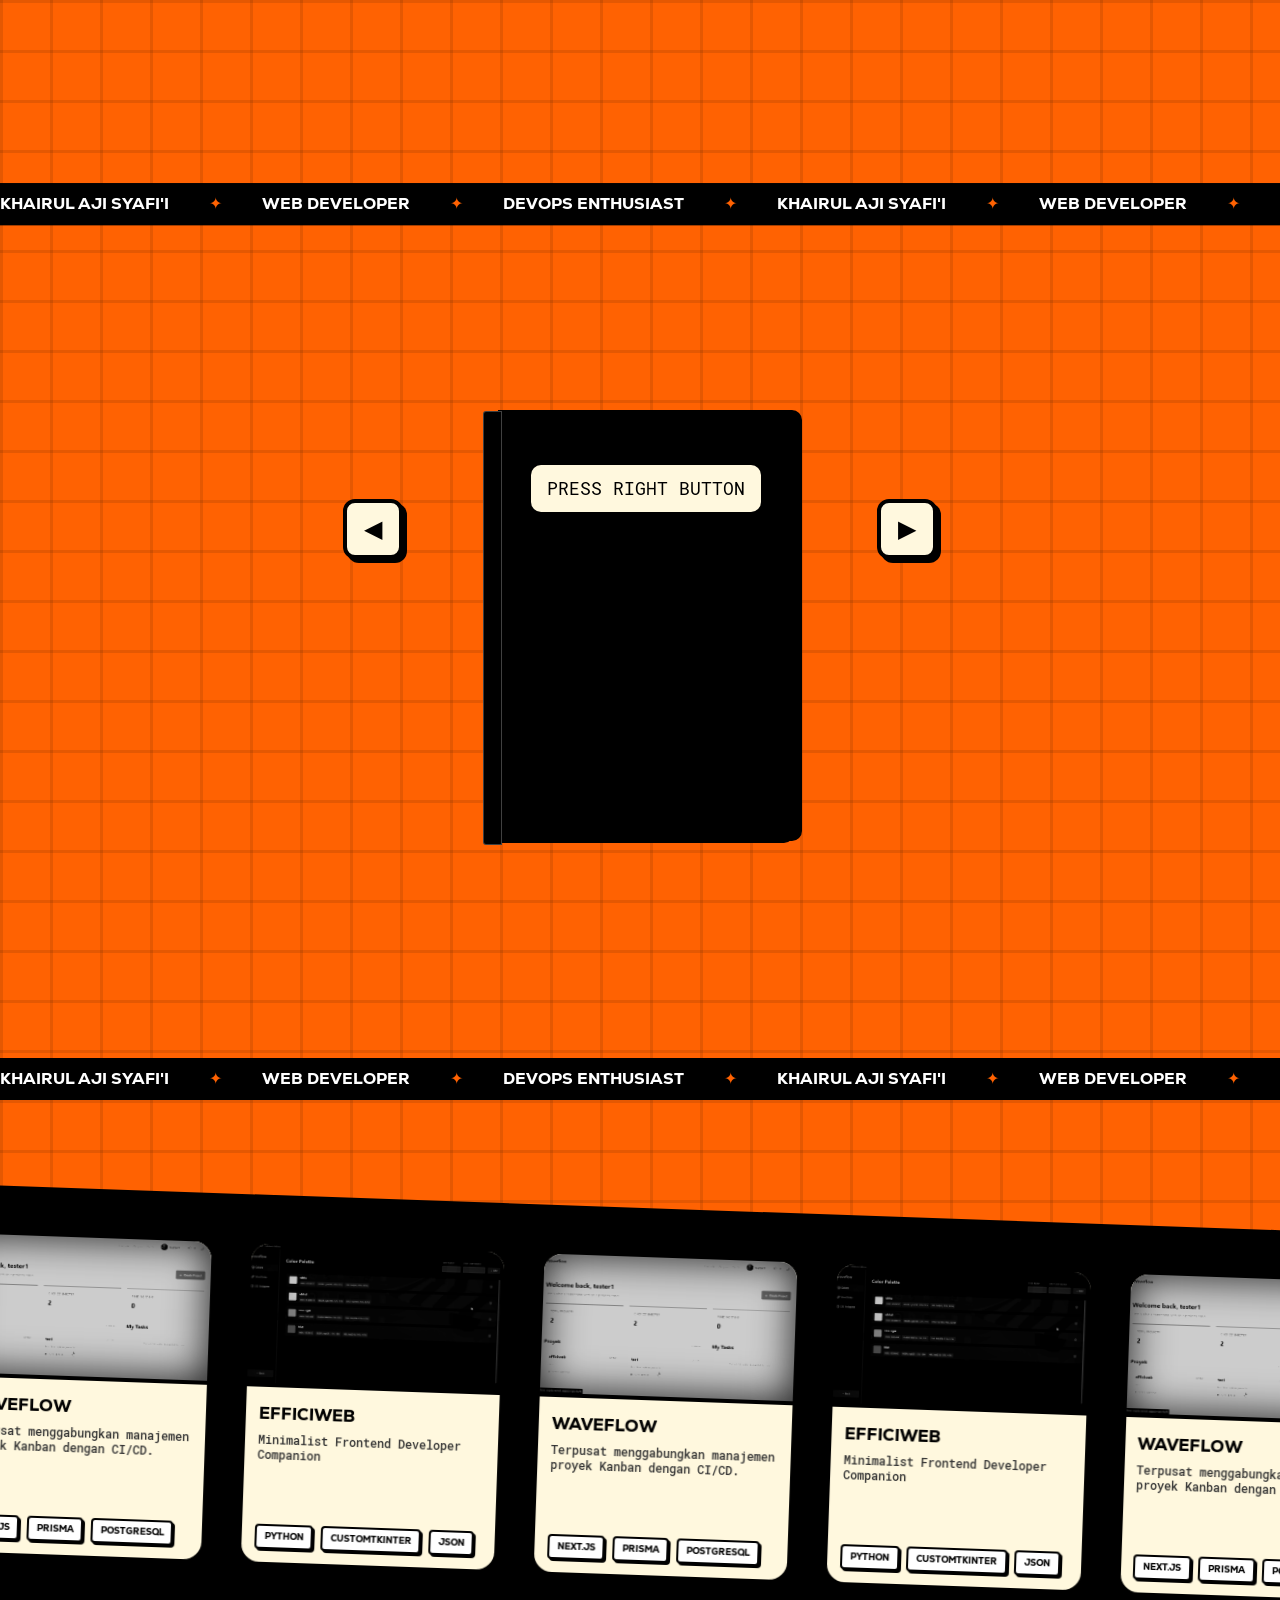
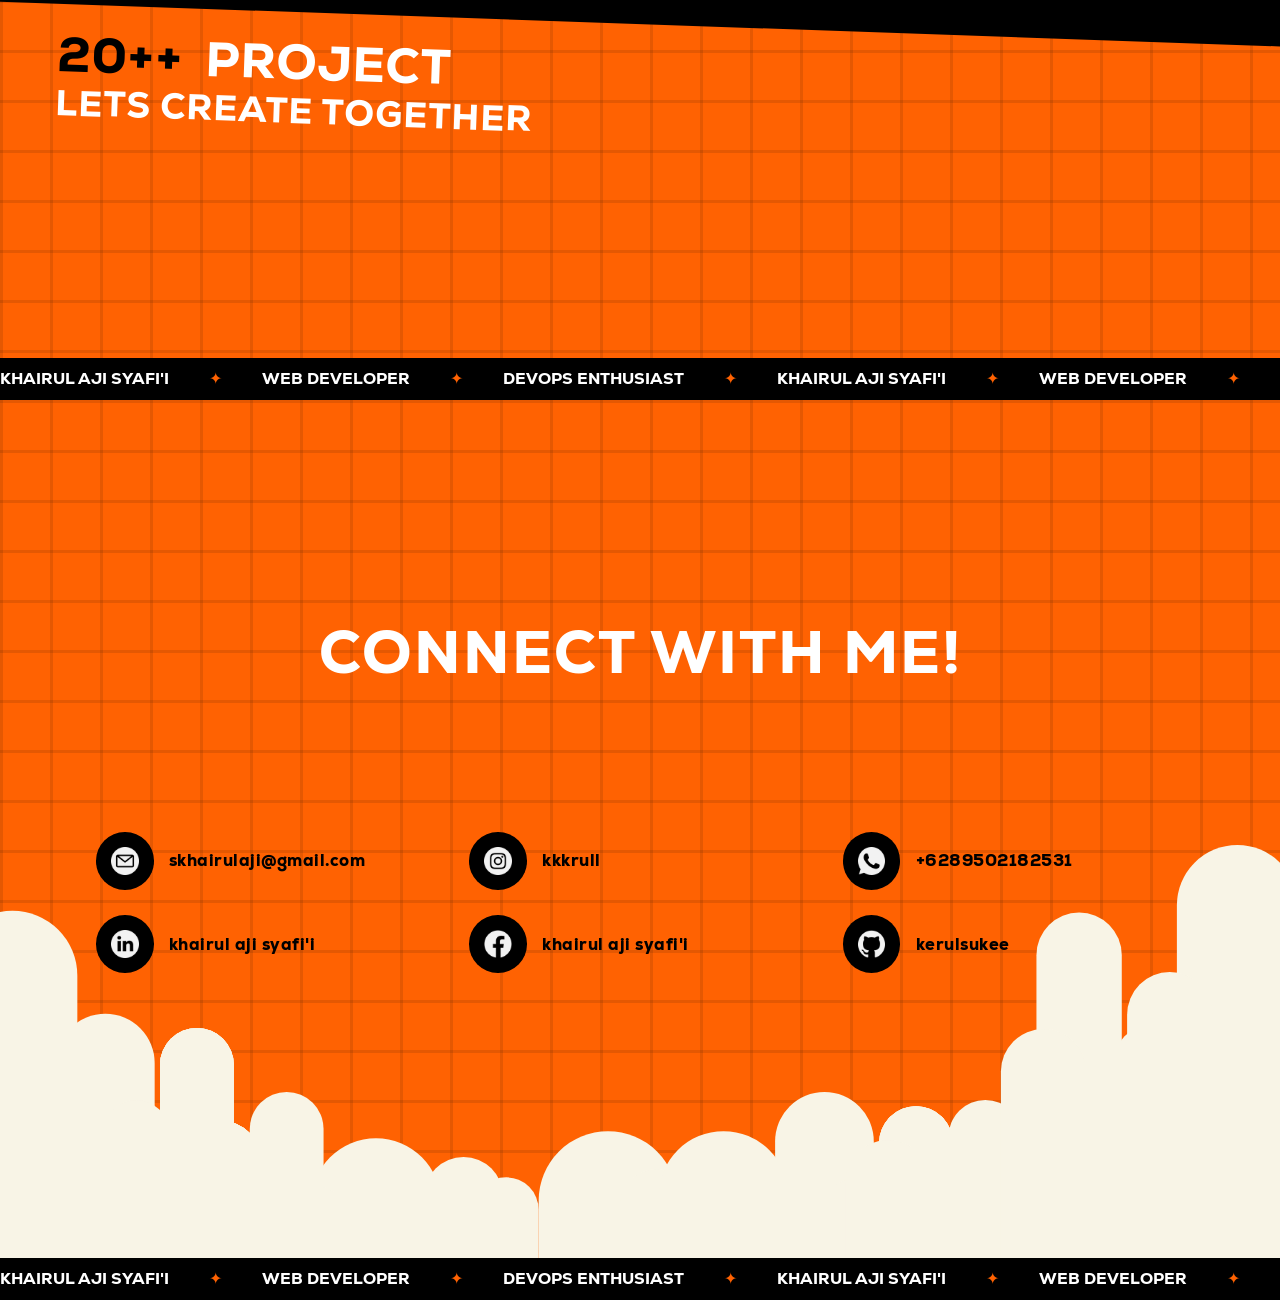
==== commit 20a857aa: "feat: make DOWNLOAD CV button functional" ====
--- a/index.html
+++ b/index.html
@@ -138,7 +138,7 @@
           <span class="btn-front">GET STARTED</span>
           <span class="btn-shadow"></span>
         </a>
-        <a href="#" class="btn-3d" id="btnDownloadCV">
+        <a href="CV/CV_Khairul_Aji_Syafii.pdf" class="btn-3d" id="btnDownloadCV" download="CV_Khairul_Aji_Syafii.pdf">
           <span class="btn-front">DOWNLOAD CV</span>
           <span class="btn-shadow"></span>
         </a>
